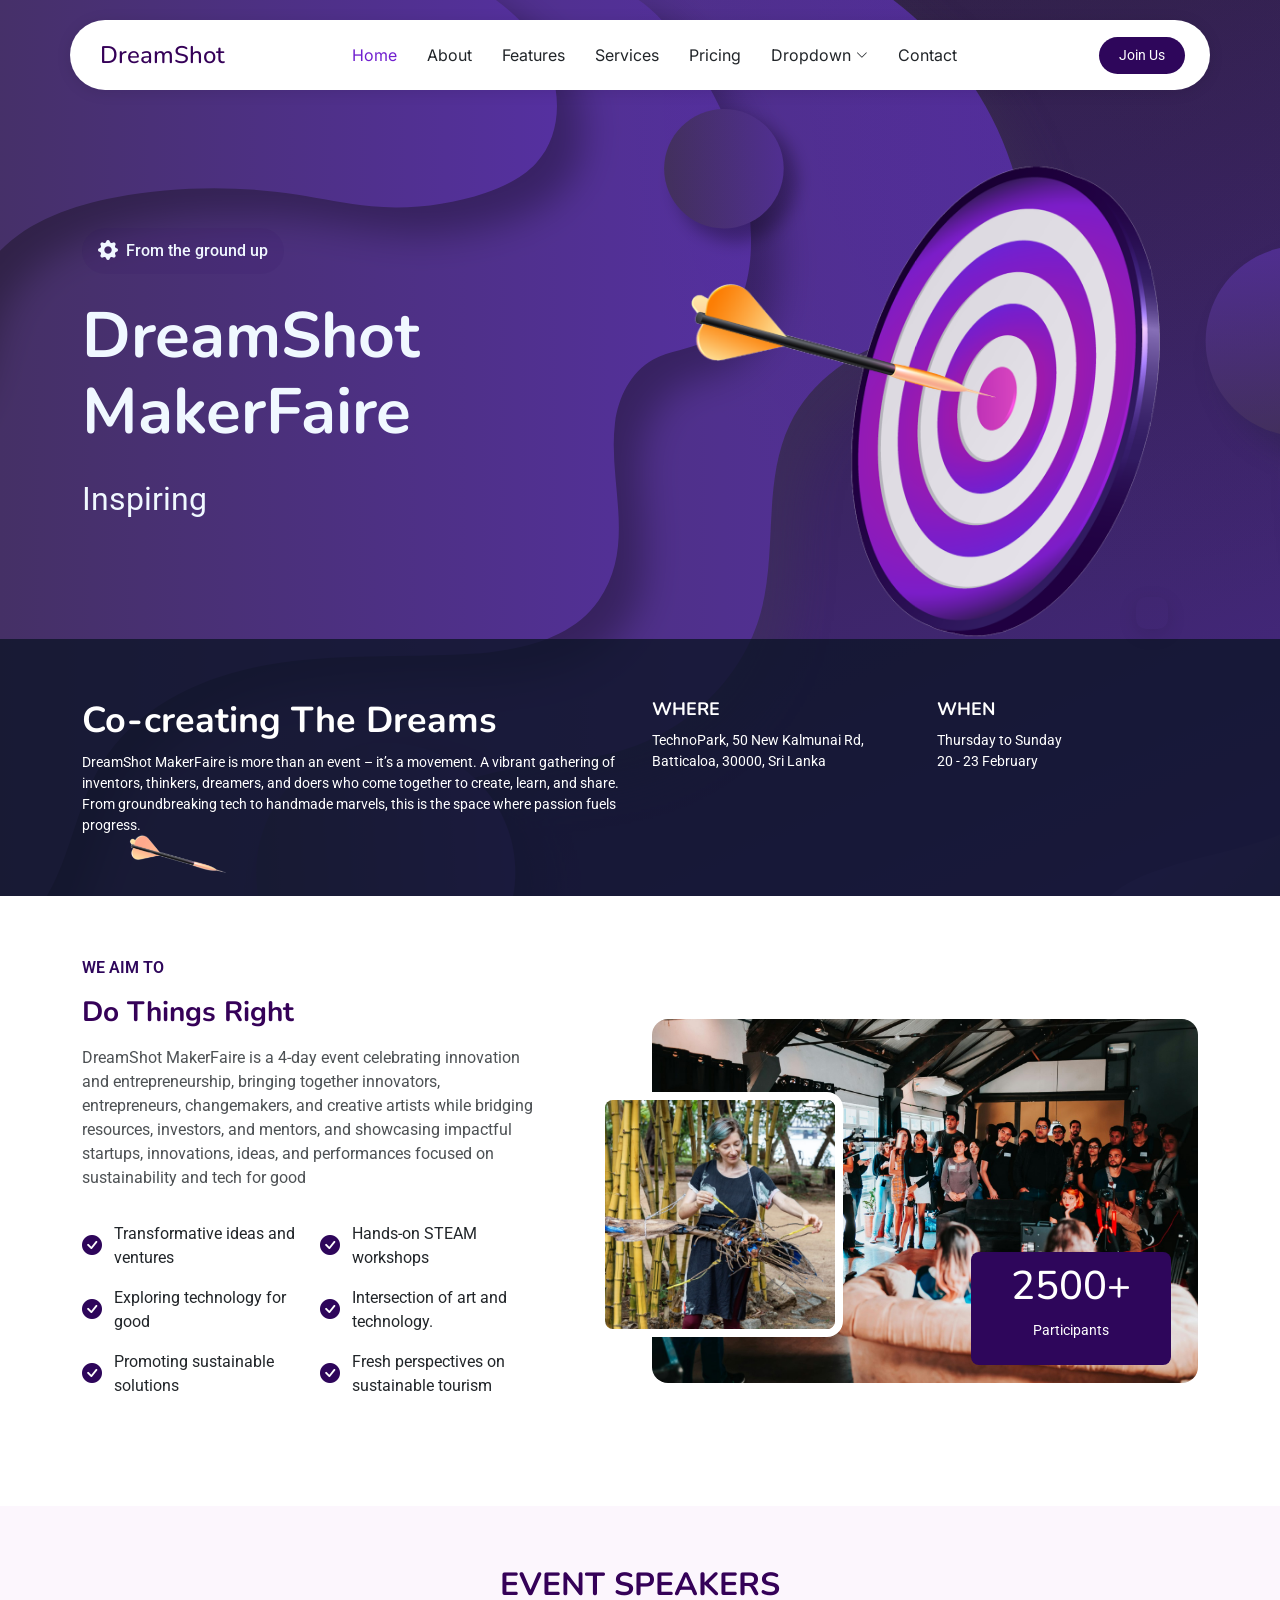
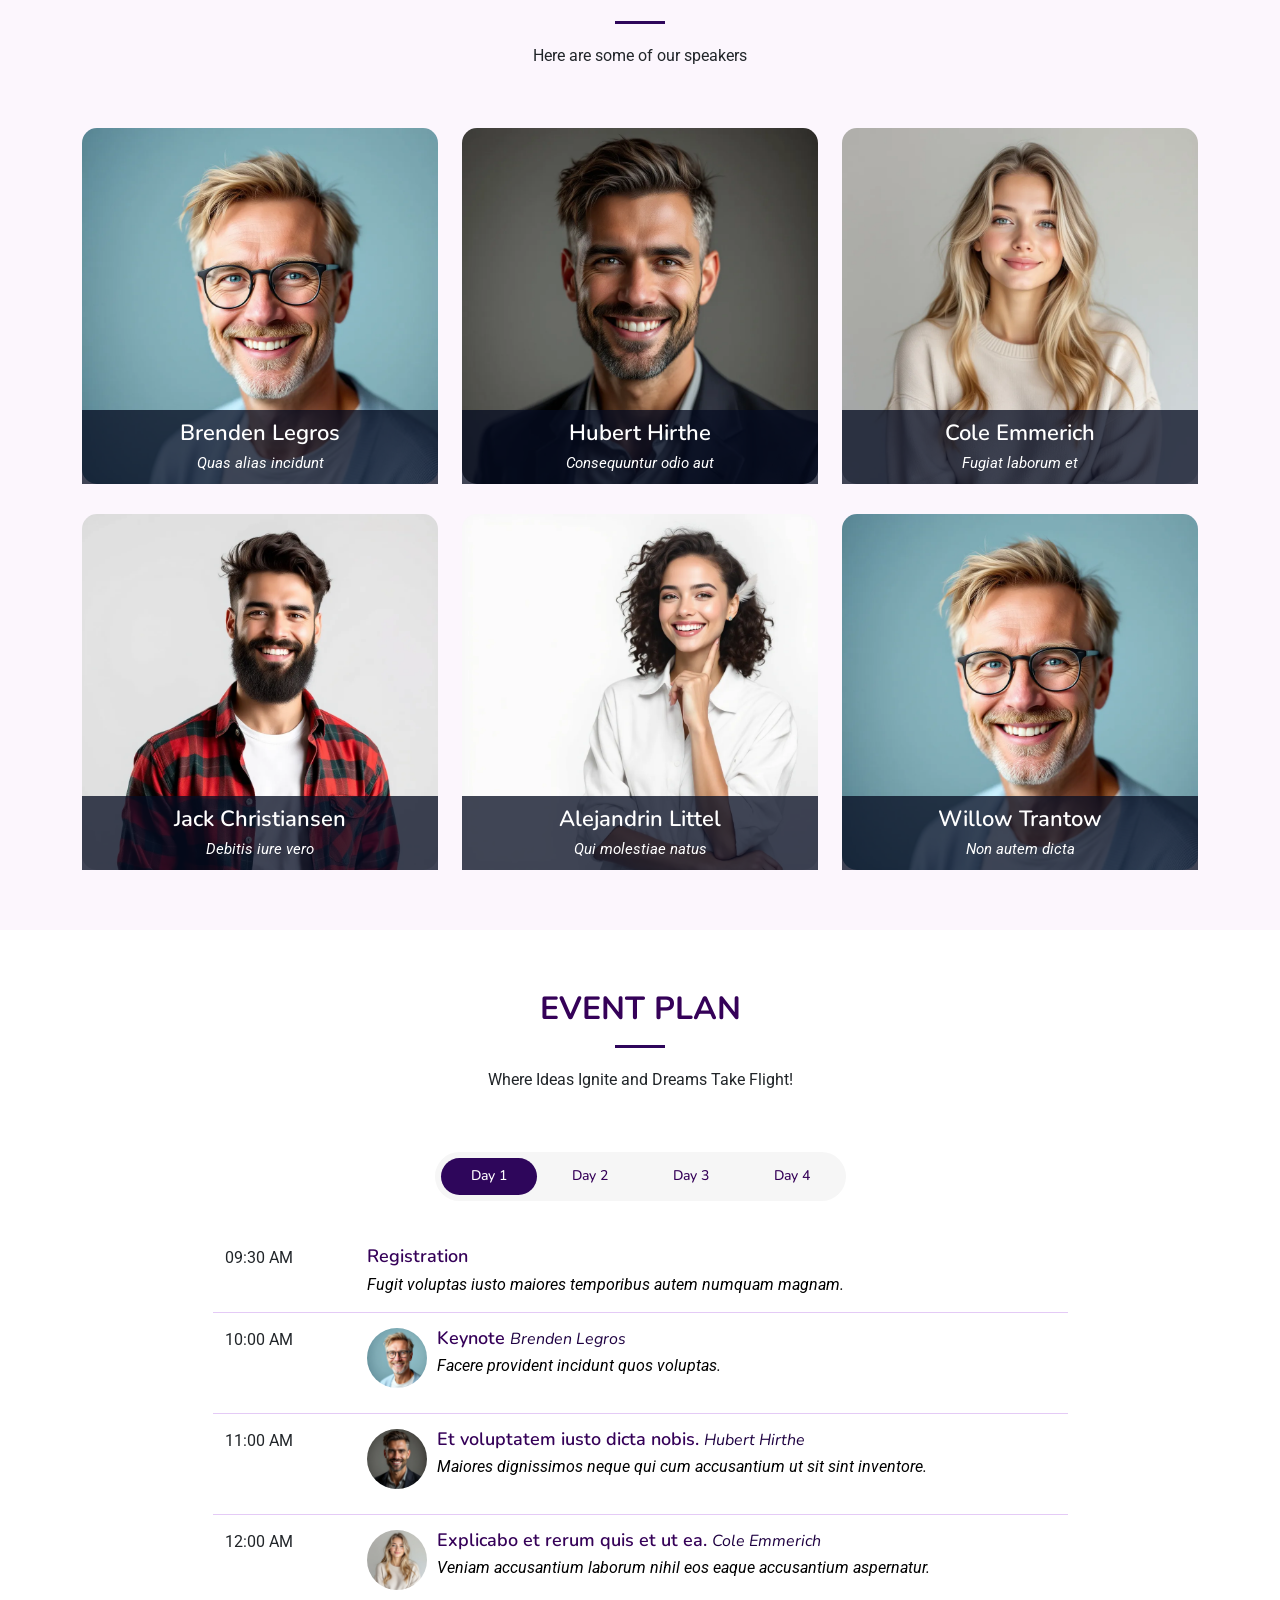
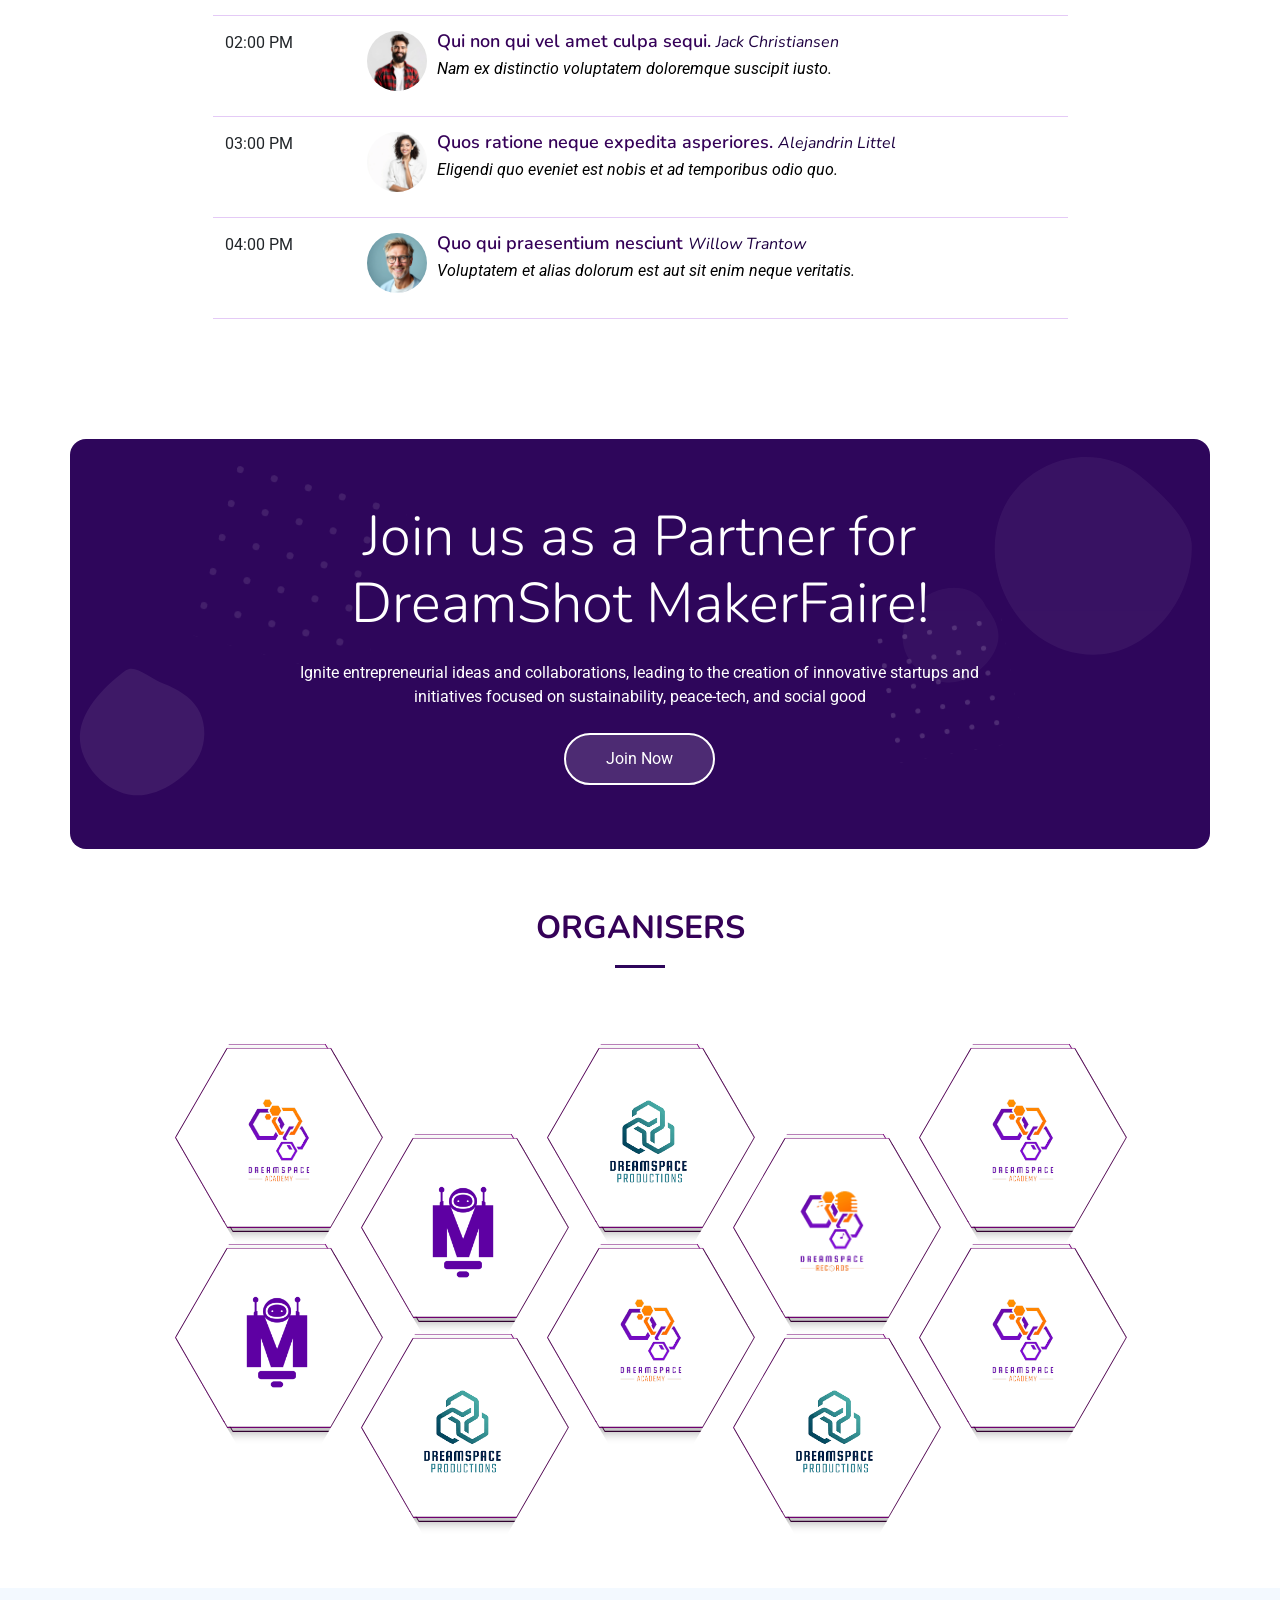
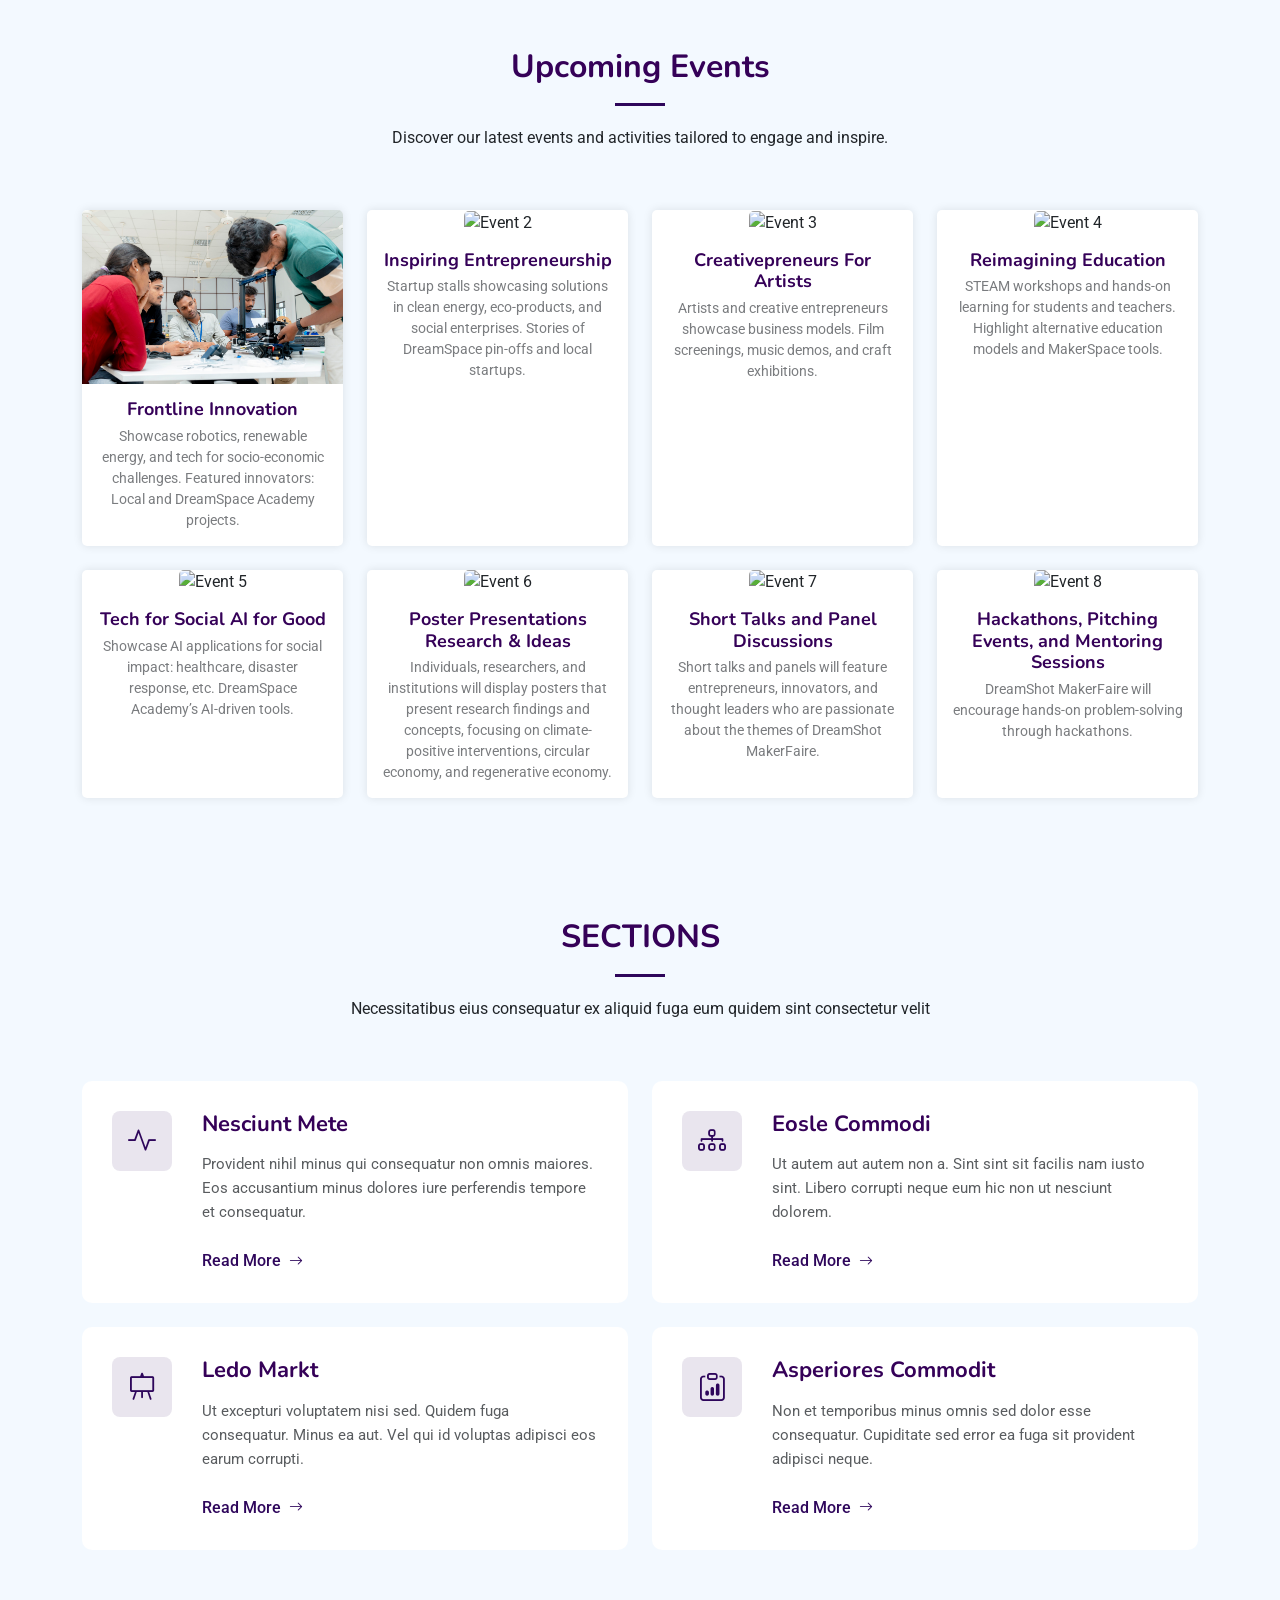
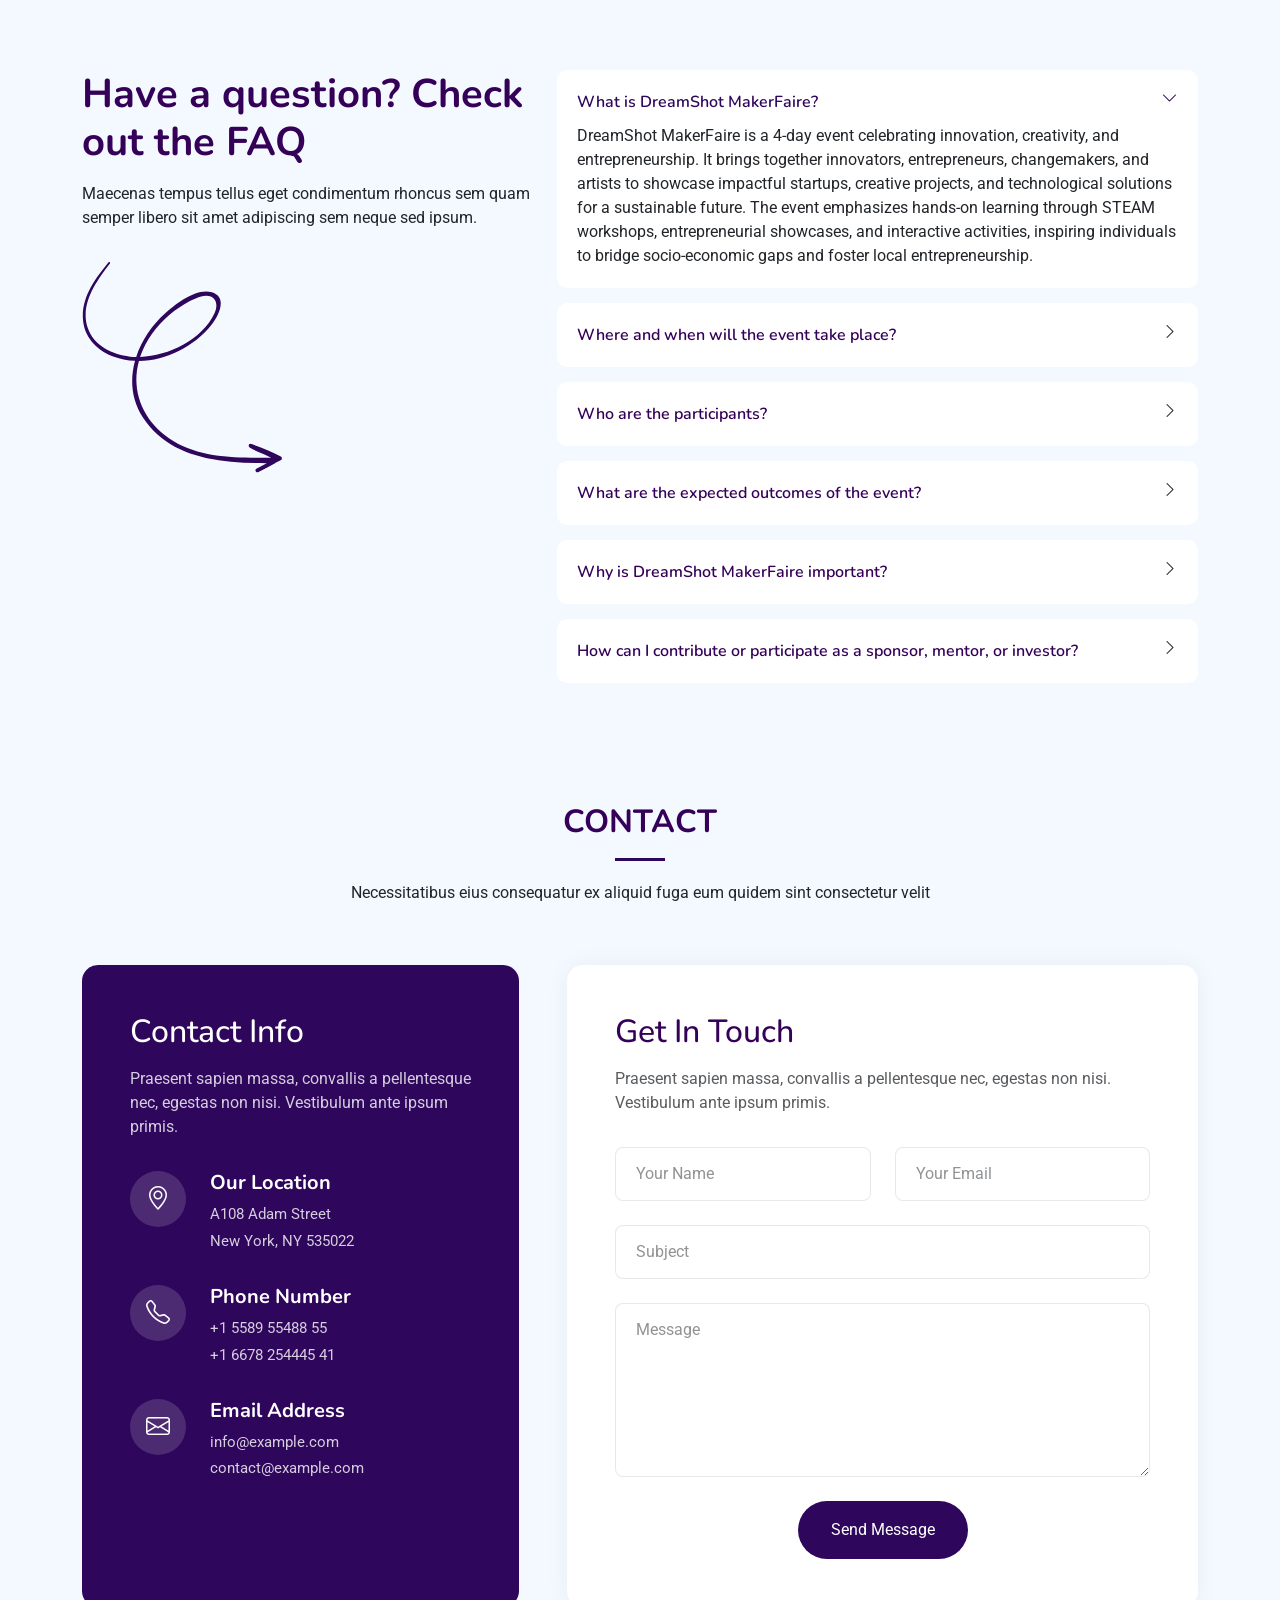
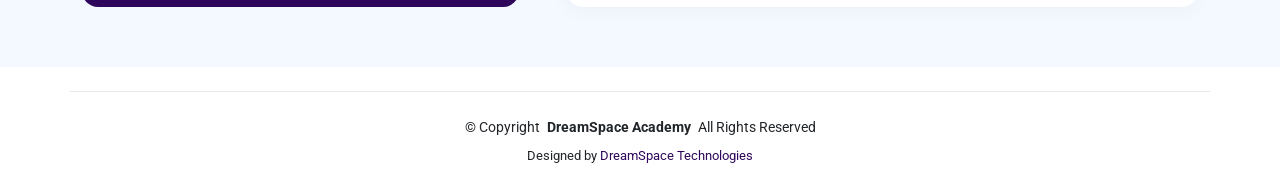
==== index.html @ 6f738d05 "feat: events section" ====
<!DOCTYPE html>
<html lang="en">

<head>
  <meta charset="utf-8">
  <meta content="width=device-width, initial-scale=1.0" name="viewport">
  <title>DreamShot</title>
  <meta name="description" content="">
  <meta name="keywords" content="">

  <script src="https://cdnjs.cloudflare.com/ajax/libs/typed.js/2.0.11/typed.min.js"
    integrity="sha512-BdHyGtczsUoFcEma+MfXc71KJLv/cd+sUsUaYYf2mXpfG/PtBjNXsPo78+rxWjscxUYN2Qr2+DbeGGiJx81ifg=="
    crossorigin="anonymous"></script>

  <script src="https://cdn.jsdelivr.net/npm/flipdown@0.3.2/src/flipdown.min.js"></script>
  <link href="https://cdn.jsdelivr.net/npm/flipdown@0.3.2/dist/flipdown.min.css" rel="stylesheet">

  <!-- Favicons -->
  <link rel="apple-touch-icon" sizes="57x57" href="assets/img/favicon/apple-icon-57x57.png">
  <link rel="apple-touch-icon" sizes="60x60" href="assets/img/favicon/apple-icon-60x60.png">
  <link rel="apple-touch-icon" sizes="72x72" href="assets/img/favicon/apple-icon-72x72.png">
  <link rel="apple-touch-icon" sizes="76x76" href="assets/img/favicon/apple-icon-76x76.png">
  <link rel="apple-touch-icon" sizes="114x114" href="assets/img/favicon/apple-icon-114x114.png">
  <link rel="apple-touch-icon" sizes="120x120" href="assets/img/favicon/apple-icon-120x120.png">
  <link rel="apple-touch-icon" sizes="144x144" href="assets/img/favicon/apple-icon-144x144.png">
  <link rel="apple-touch-icon" sizes="152x152" href="assets/img/favicon/apple-icon-152x152.png">
  <link rel="apple-touch-icon" sizes="180x180" href="assets/img/favicon/apple-icon-180x180.png">
  <link rel="icon" type="image/png" sizes="192x192" href="assets/img/favicon/android-icon-192x192.png">
  <link rel="icon" type="image/png" sizes="32x32" href="assets/img/favicon/favicon-32x32.png">
  <link rel="icon" type="image/png" sizes="96x96" href="assets/img/favicon/favicon-96x96.png">
  <link rel="icon" type="image/png" sizes="16x16" href="assets/img/favicon/favicon-16x16.png">
  <link rel="manifest" href="assets/img/favicon/manifest.json">
  <meta name="msapplication-TileColor" content="#ffffff">
  <meta name="msapplication-TileImage" content="assets/img/favicon/ms-icon-144x144.png">
  <meta name="theme-color" content="#ffffff">

  <!-- Fonts -->
  <link href="https://fonts.googleapis.com" rel="preconnect">
  <link href="https://fonts.gstatic.com" rel="preconnect" crossorigin>
  <link
    href="https://fonts.googleapis.com/css2?family=Roboto:ital,wght@0,100;0,300;0,400;0,500;0,700;0,900;1,100;1,300;1,400;1,500;1,700;1,900&family=Inter:wght@100;200;300;400;500;600;700;800;900&family=Nunito:ital,wght@0,200;0,300;0,400;0,500;0,600;0,700;0,800;0,900;1,200;1,300;1,400;1,500;1,600;1,700;1,800;1,900&display=swap"
    rel="stylesheet">

  <!-- Vendor CSS Files -->
  <link href="assets/vendor/bootstrap/css/bootstrap.min.css" rel="stylesheet">
  <link href="assets/vendor/bootstrap-icons/bootstrap-icons.css" rel="stylesheet">
  <link href="assets/vendor/aos/aos.css" rel="stylesheet">
  <link href="assets/vendor/glightbox/css/glightbox.min.css" rel="stylesheet">
  <link href="assets/vendor/swiper/swiper-bundle.min.css" rel="stylesheet">

  <!-- Main CSS File -->
  <link href="assets/css/main.css" rel="stylesheet">


</head>

<body class="index-page">

  <header id="header" class="header d-flex align-items-center fixed-top">
    <div
      class="header-container container-fluid container-xl position-relative d-flex align-items-center justify-content-between">

      <a href="index.html" class="logo d-flex align-items-center me-auto me-xl-0">
        <!-- Uncomment the line below if you also wish to use an image logo -->
        <!-- <img src="assets/img/logo.png" alt=""> -->
        <h1 class="sitename">DreamShot</h1>
      </a>

      <nav id="navmenu" class="navmenu">
        <ul>
          <li><a href="#hero" class="active">Home</a></li>
          <li><a href="#about">About</a></li>
          <li><a href="#features">Features</a></li>
          <li><a href="#services">Services</a></li>
          <li><a href="#pricing">Pricing</a></li>
          <li class="dropdown"><a href="#"><span>Dropdown</span> <i class="bi bi-chevron-down toggle-dropdown"></i></a>
            <ul>
              <li><a href="#">Dropdown 1</a></li>
              <li class="dropdown"><a href="#"><span>Deep Dropdown</span> <i
                    class="bi bi-chevron-down toggle-dropdown"></i></a>
                <ul>
                  <li><a href="#">Deep Dropdown 1</a></li>
                  <li><a href="#">Deep Dropdown 2</a></li>
                  <li><a href="#">Deep Dropdown 3</a></li>
                  <li><a href="#">Deep Dropdown 4</a></li>
                  <li><a href="#">Deep Dropdown 5</a></li>
                </ul>
              </li>
              <li><a href="#">Dropdown 2</a></li>
              <li><a href="#">Dropdown 3</a></li>
              <li><a href="#">Dropdown 4</a></li>
            </ul>
          </li>
          <li><a href="#contact">Contact</a></li>
        </ul>
        <i class="mobile-nav-toggle d-xl-none bi bi-list"></i>
      </nav>

      <a class="btn-getstarted" href="index.html#about">Join Us</a>

    </div>
  </header>

  <main class="main">

    <img src="assets/img/arrow.png" alt="Traveling Image" class="traveling-image">

    <!-- Hero Section -->
    <section id="hero" class="hero section">

      <div class="container" data-aos="fade-up" data-aos-delay="100">

        <div class="row align-items-center">
          <div class="col-lg-6">
            <div class="hero-content" data-aos="fade-up" data-aos-delay="200">
              <div class="company-badge mb-4" style="color: aliceblue;">
                <i class="bi bi-gear-fill me-2" style="color: aliceblue;"></i>
                From the ground up
              </div>

              <h1 class="mb-4" style="color: aliceblue; font-size: 4rem;">
                DreamShot<br>
                MakerFaire<br>
                <!-- <span class="accent-text">is here</span> -->
              </h1>

              <p class="mb-4 mb-md-5 typewriter" style="color: aliceblue; font-size: 2rem;">
                Inspiring <span class="text" style="color: #ed8bff;"></span>
              </p>
              <div id="flipdown" class="flipdown"></div>

              <div class="hero-buttons">
                <!-- <a href="#about" class="btn btn-primary me-0 me-sm-2 mx-1">Join Us for Co-creating The Dreams</a> -->
                <!-- <a href="https://www.youtube.com/watch?v=Y7f98aduVJ8" class="btn btn-link mt-2 mt-sm-0 glightbox">
                  <i class="bi bi-play-circle me-1"></i>
                  Play Video
                </a> -->
              </div>
            </div>
          </div>

          <div class="col-lg-6">
            <div class="hero-image" data-aos="zoom-out" data-aos-delay="300">
              <img src="assets/img/dreamshot-dart-board-with-arrow.png" alt="Hero Image" class="img-fluid">



              <div class="customers-badge">
                <!-- <div class="customer-avatars">
                  <img src="assets/img/avatar-1.webp" alt="Customer 1" class="avatar">
                  <img src="assets/img/avatar-2.webp" alt="Customer 2" class="avatar">
                  <img src="assets/img/avatar-3.webp" alt="Customer 3" class="avatar">
                  <img src="assets/img/avatar-4.webp" alt="Customer 4" class="avatar">
                  <img src="assets/img/avatar-5.webp" alt="Customer 5" class="avatar">
                  <span class="avatar more">12+</span>
                </div> -->
                <!-- <h2 class="mb-0 mt-2" id="countdown"></h2> -->
                <!-- <div id="flipdown" class="flipdown"></div> -->

              </div>
            </div>
          </div>
        </div>

      </div>

      <!-- MakerFaire Info -->
      <section id="hero-about">
        <div class="container">
          <div class="row">
            <div class="col-lg-6">
              <h2>Co-creating The Dreams</h2>
              <p>DreamShot MakerFaire is more than an event – it’s a movement. A vibrant gathering of inventors,
                thinkers, dreamers, and doers who come together to create, learn, and share. From groundbreaking tech to
                handmade marvels, this is the space where passion fuels progress.</p>
            </div>
            <div class="col-lg-3">
              <h3>Where</h3>
              <p> TechnoPark, 50 New Kalmunai Rd, Batticaloa, 30000, Sri Lanka</p>
            </div>
            <div class="col-lg-3">
              <h3>When</h3>
              <p>Thursday to Sunday<br>20 - 23 February</p>
            </div>
          </div>
        </div>
      </section><!-- ENd MakerFaire Info -->
    </section><!-- /Hero Section -->

    <!-- About Section -->
    <section id="about" class="about section">

      <div class="container" data-aos="fade-up" data-aos-delay="100">

        <div class="row gy-4 align-items-center justify-content-between">

          <div class="col-xl-5" data-aos="fade-up" data-aos-delay="200">
            <span class="about-meta">WE AIM TO</span>
            <h2 class="about-title">Do Things Right</h2>
            <p class="about-description"> DreamShot MakerFaire is a 4-day event celebrating innovation and
              entrepreneurship, bringing together innovators, entrepreneurs, changemakers,
              and creative artists while bridging resources, investors, and mentors, and
              showcasing impactful startups, innovations, ideas, and performances focused
              on sustainability and tech for good</p>

            <div class="row feature-list-wrapper">
              <div class="col-md-6">
                <ul class="feature-list">
                  <li><i class="bi bi-check-circle-fill"></i> Transformative ideas and
                    ventures</li>
                  <li><i class="bi bi-check-circle-fill"></i> Exploring technology for
                    good</li>
                  <li><i class="bi bi-check-circle-fill"></i> Promoting sustainable
                    solutions</li>
                </ul>
              </div>
              <div class="col-md-6">
                <ul class="feature-list">
                  <li><i class="bi bi-check-circle-fill"></i> Hands-on STEAM workshops</li>
                  <li><i class="bi bi-check-circle-fill"></i> Intersection of art and technology.</li>
                  <li><i class="bi bi-check-circle-fill"></i> Fresh perspectives on sustainable tourism</li>
                </ul>
              </div>
            </div>
          </div>

          <div class="col-xl-6" data-aos="fade-up" data-aos-delay="300">
            <div class="image-wrapper">
              <div class="images position-relative" data-aos="zoom-out" data-aos-delay="400">
                <img src="assets/img/about-1.jpg" alt="Business Meeting" class="img-fluid main-image rounded-4">
                <img src="assets/img/about-2.jpg" alt="Team Discussion" class="img-fluid small-image rounded-4">
              </div>
              <div class="experience-badge floating">
                <h3>2500+ </h3>
                <p class="mt-4">Participants</p>
              </div>
            </div>
          </div>
        </div>

      </div>

    </section><!-- /About Section -->

    <!-- Speakers Section -->
    <section id="speakers" class=" section">
      <div class="container">
        <!-- Section Title -->
        <div class="container section-title" data-aos="fade-up">
          <h2>EVENT SPEAKERS</h2>
          <p>Here are some of our speakers</p>
        </div><!-- End Section Title -->

        <div class="row">
          <div class="col-lg-4 col-md-6">
            <div class="speaker">
              <img src="assets/img/avatar-1.webp" alt="Speaker 1" class="img-fluid">
              <div class="details">
                <h3><a href="speaker-details.html">Brenden Legros</a></h3>
                <p>Quas alias incidunt</p>
                <div class="social">
                  <a href=""><i class="fa fa-twitter"></i></a>
                  <a href=""><i class="fa fa-facebook"></i></a>
                  <a href=""><i class="fa fa-google-plus"></i></a>
                  <a href=""><i class="fa fa-linkedin"></i></a>
                </div>
              </div>
            </div>
          </div>
          <div class="col-lg-4 col-md-6">
            <div class="speaker">
              <img src="assets/img/avatar-2.webp" alt="Speaker 2" class="img-fluid">
              <div class="details">
                <h3><a href="speaker-details.html">Hubert Hirthe</a></h3>
                <p>Consequuntur odio aut</p>
                <div class="social">
                  <a href=""><i class="fa fa-twitter"></i></a>
                  <a href=""><i class="fa fa-facebook"></i></a>
                  <a href=""><i class="fa fa-google-plus"></i></a>
                  <a href=""><i class="fa fa-linkedin"></i></a>
                </div>
              </div>
            </div>
          </div>
          <div class="col-lg-4 col-md-6">
            <div class="speaker">
              <img src="assets/img/avatar-3.webp" alt="Speaker 3" class="img-fluid">
              <div class="details">
                <h3><a href="speaker-details.html">Cole Emmerich</a></h3>
                <p>Fugiat laborum et</p>
                <div class="social">
                  <a href=""><i class="fa fa-twitter"></i></a>
                  <a href=""><i class="fa fa-facebook"></i></a>
                  <a href=""><i class="fa fa-google-plus"></i></a>
                  <a href=""><i class="fa fa-linkedin"></i></a>
                </div>
              </div>
            </div>
          </div>
          <div class="col-lg-4 col-md-6">
            <div class="speaker">
              <img src="assets/img/avatar-4.webp" alt="Speaker 4" class="img-fluid">
              <div class="details">
                <h3><a href="speaker-details.html">Jack Christiansen</a></h3>
                <p>Debitis iure vero</p>
                <div class="social">
                  <a href=""><i class="fa fa-twitter"></i></a>
                  <a href=""><i class="fa fa-facebook"></i></a>
                  <a href=""><i class="fa fa-google-plus"></i></a>
                  <a href=""><i class="fa fa-linkedin"></i></a>
                </div>
              </div>
            </div>
          </div>
          <div class="col-lg-4 col-md-6">
            <div class="speaker">
              <img src="assets/img/avatar-5.webp" alt="Speaker 5" class="img-fluid">
              <div class="details">
                <h3><a href="speaker-details.html">Alejandrin Littel</a></h3>
                <p>Qui molestiae natus</p>
                <div class="social">
                  <a href=""><i class="fa fa-twitter"></i></a>
                  <a href=""><i class="fa fa-facebook"></i></a>
                  <a href=""><i class="fa fa-google-plus"></i></a>
                  <a href=""><i class="fa fa-linkedin"></i></a>
                </div>
              </div>
            </div>
          </div>
          <div class="col-lg-4 col-md-6">
            <div class="speaker">
              <img src="assets/img/avatar-1.webp" alt="Speaker 6" class="img-fluid">
              <div class="details">
                <h3><a href="speaker-details.html">Willow Trantow</a></h3>
                <p>Non autem dicta</p>
                <div class="social">
                  <a href=""><i class="fa fa-twitter"></i></a>
                  <a href=""><i class="fa fa-facebook"></i></a>
                  <a href=""><i class="fa fa-google-plus"></i></a>
                  <a href=""><i class="fa fa-linkedin"></i></a>
                </div>
              </div>
            </div>
          </div>
        </div>
      </div>
    </section><!-- Speakers Section -->


    <!-- Agenda Section -->
    <section id="agenda" class="features schedule section">

      <!-- Section Title -->
      <div class="container section-title" data-aos="fade-up">
        <h2>EVENT PLAN</h2>
        <p>Where Ideas Ignite and Dreams Take Flight!</p>
      </div><!-- End Section Title -->

      <div class="container ">

        <div class="d-flex justify-content-center">

          <ul class="nav nav-tabs" data-aos="fade-up" data-aos-delay="100">

            <li class="nav-item">
              <a class="nav-link active show" data-bs-toggle="tab" data-bs-target="#event-day-1">
                <h4>Day 1</h4>
              </a>
            </li><!-- End tab nav item -->

            <li class="nav-item">
              <a class="nav-link" data-bs-toggle="tab" data-bs-target="#event-day-2">
                <h4>Day 2</h4>
              </a><!-- End tab nav item -->

            </li>
            <li class="nav-item">
              <a class="nav-link" data-bs-toggle="tab" data-bs-target="#event-day-3">
                <h4>Day 3</h4>
              </a>
            </li><!-- End tab nav item -->

            <li class="nav-item">
              <a class="nav-link" data-bs-toggle="tab" data-bs-target="#event-day-4">
                <h4>Day 4</h4>
              </a>
            </li><!-- End tab nav item -->

          </ul>

        </div>

        <div class="tab-content row justify-content-center" data-aos="fade-up" data-aos-delay="200">

          <div class="tab-pane fade active show col-lg-9" id="event-day-1">
            <div class="row schedule-item">
              <div class="col-md-2"><time>09:30 AM</time></div>
              <div class="col-md-10">
                <h4>Registration</h4>
                <p>Fugit voluptas iusto maiores temporibus autem numquam magnam.</p>
              </div>
            </div>

            <div class="row schedule-item">
              <div class="col-md-2"><time>10:00 AM</time></div>
              <div class="col-md-10">
                <div class="speaker">
                  <img src="assets/img/avatar-1.webp" alt="Brenden Legros">
                </div>
                <h4>Keynote <span>Brenden Legros</span></h4>
                <p>Facere provident incidunt quos voluptas.</p>
              </div>
            </div>

            <div class="row schedule-item">
              <div class="col-md-2"><time>11:00 AM</time></div>
              <div class="col-md-10">
                <div class="speaker">
                  <img src="assets/img/avatar-2.webp" alt="Hubert Hirthe">
                </div>
                <h4>Et voluptatem iusto dicta nobis. <span>Hubert Hirthe</span></h4>
                <p>Maiores dignissimos neque qui cum accusantium ut sit sint inventore.</p>
              </div>
            </div>

            <div class="row schedule-item">
              <div class="col-md-2"><time>12:00 AM</time></div>
              <div class="col-md-10">
                <div class="speaker">
                  <img src="assets/img/avatar-3.webp" alt="Cole Emmerich">
                </div>
                <h4>Explicabo et rerum quis et ut ea. <span>Cole Emmerich</span></h4>
                <p>Veniam accusantium laborum nihil eos eaque accusantium aspernatur.</p>
              </div>
            </div>

            <div class="row schedule-item">
              <div class="col-md-2"><time>02:00 PM</time></div>
              <div class="col-md-10">
                <div class="speaker">
                  <img src="assets/img/avatar-4.webp" alt="Jack Christiansen">
                </div>
                <h4>Qui non qui vel amet culpa sequi. <span>Jack Christiansen</span></h4>
                <p>Nam ex distinctio voluptatem doloremque suscipit iusto.</p>
              </div>
            </div>

            <div class="row schedule-item">
              <div class="col-md-2"><time>03:00 PM</time></div>
              <div class="col-md-10">
                <div class="speaker">
                  <img src="assets/img/avatar-5.webp" alt="Alejandrin Littel">
                </div>
                <h4>Quos ratione neque expedita asperiores. <span>Alejandrin Littel</span></h4>
                <p>Eligendi quo eveniet est nobis et ad temporibus odio quo.</p>
              </div>
            </div>

            <div class="row schedule-item">
              <div class="col-md-2"><time>04:00 PM</time></div>
              <div class="col-md-10">
                <div class="speaker">
                  <img src="assets/img/avatar-1.webp" alt="Willow Trantow">
                </div>
                <h4>Quo qui praesentium nesciunt <span>Willow Trantow</span></h4>
                <p>Voluptatem et alias dolorum est aut sit enim neque veritatis.</p>
              </div>
            </div>
          </div><!-- End tab content item -->
          <div class="tab-pane fade col-lg-9" id="event-day-2">
            <div class="row schedule-item">
              <div class="col-md-2"><time>09:30 AM</time></div>
              <div class="col-md-10">
                <h4>Registration</h4>
                <p>Fugit voluptas iusto maiores temporibus autem numquam magnam.</p>
              </div>
            </div>

            <div class="row schedule-item">
              <div class="col-md-2"><time>10:00 AM</time></div>
              <div class="col-md-10">
                <div class="speaker">
                  <img src="assets/img/avatar-1.webp" alt="Brenden Legros">
                </div>
                <h4>Keynote <span>Brenden Legros</span></h4>
                <p>Facere provident incidunt quos voluptas.</p>
              </div>
            </div>

            <div class="row schedule-item">
              <div class="col-md-2"><time>11:00 AM</time></div>
              <div class="col-md-10">
                <div class="speaker">
                  <img src="assets/img/avatar-2.webp" alt="Hubert Hirthe">
                </div>
                <h4>Et voluptatem iusto dicta nobis. <span>Hubert Hirthe</span></h4>
                <p>Maiores dignissimos neque qui cum accusantium ut sit sint inventore.</p>
              </div>
            </div>

            <div class="row schedule-item">
              <div class="col-md-2"><time>12:00 AM</time></div>
              <div class="col-md-10">
                <div class="speaker">
                  <img src="assets/img/avatar-3.webp" alt="Cole Emmerich">
                </div>
                <h4>Explicabo et rerum quis et ut ea. <span>Cole Emmerich</span></h4>
                <p>Veniam accusantium laborum nihil eos eaque accusantium aspernatur.</p>
              </div>
            </div>

            <div class="row schedule-item">
              <div class="col-md-2"><time>02:00 PM</time></div>
              <div class="col-md-10">
                <div class="speaker">
                  <img src="assets/img/avatar-4.webp" alt="Jack Christiansen">
                </div>
                <h4>Qui non qui vel amet culpa sequi. <span>Jack Christiansen</span></h4>
                <p>Nam ex distinctio voluptatem doloremque suscipit iusto.</p>
              </div>
            </div>

            <div class="row schedule-item">
              <div class="col-md-2"><time>03:00 PM</time></div>
              <div class="col-md-10">
                <div class="speaker">
                  <img src="assets/img/avatar-5.webp" alt="Alejandrin Littel">
                </div>
                <h4>Quos ratione neque expedita asperiores. <span>Alejandrin Littel</span></h4>
                <p>Eligendi quo eveniet est nobis et ad temporibus odio quo.</p>
              </div>
            </div>

            <div class="row schedule-item">
              <div class="col-md-2"><time>04:00 PM</time></div>
              <div class="col-md-10">
                <div class="speaker">
                  <img src="assets/img/avatar-1.webp" alt="Willow Trantow">
                </div>
                <h4>Quo qui praesentium nesciunt <span>Willow Trantow</span></h4>
                <p>Voluptatem et alias dolorum est aut sit enim neque veritatis.</p>
              </div>
            </div>
          </div><!-- End tab content item -->
          <div class="tab-pane fade col-lg-9" id="event-day-3">
            <div class="row schedule-item">
              <div class="col-md-2"><time>09:30 AM</time></div>
              <div class="col-md-10">
                <h4>Registration</h4>
                <p>Fugit voluptas iusto maiores temporibus autem numquam magnam.</p>
              </div>
            </div>

            <div class="row schedule-item">
              <div class="col-md-2"><time>10:00 AM</time></div>
              <div class="col-md-10">
                <div class="speaker">
                  <img src="assets/img/avatar-1.webp" alt="Brenden Legros">
                </div>
                <h4>Keynote <span>Brenden Legros</span></h4>
                <p>Facere provident incidunt quos voluptas.</p>
              </div>
            </div>

            <div class="row schedule-item">
              <div class="col-md-2"><time>11:00 AM</time></div>
              <div class="col-md-10">
                <div class="speaker">
                  <img src="assets/img/avatar-2.webp" alt="Hubert Hirthe">
                </div>
                <h4>Et voluptatem iusto dicta nobis. <span>Hubert Hirthe</span></h4>
                <p>Maiores dignissimos neque qui cum accusantium ut sit sint inventore.</p>
              </div>
            </div>

            <div class="row schedule-item">
              <div class="col-md-2"><time>12:00 AM</time></div>
              <div class="col-md-10">
                <div class="speaker">
                  <img src="assets/img/avatar-3.webp" alt="Cole Emmerich">
                </div>
                <h4>Explicabo et rerum quis et ut ea. <span>Cole Emmerich</span></h4>
                <p>Veniam accusantium laborum nihil eos eaque accusantium aspernatur.</p>
              </div>
            </div>

            <div class="row schedule-item">
              <div class="col-md-2"><time>02:00 PM</time></div>
              <div class="col-md-10">
                <div class="speaker">
                  <img src="assets/img/avatar-4.webp" alt="Jack Christiansen">
                </div>
                <h4>Qui non qui vel amet culpa sequi. <span>Jack Christiansen</span></h4>
                <p>Nam ex distinctio voluptatem doloremque suscipit iusto.</p>
              </div>
            </div>

            <div class="row schedule-item">
              <div class="col-md-2"><time>03:00 PM</time></div>
              <div class="col-md-10">
                <div class="speaker">
                  <img src="assets/img/avatar-5.webp" alt="Alejandrin Littel">
                </div>
                <h4>Quos ratione neque expedita asperiores. <span>Alejandrin Littel</span></h4>
                <p>Eligendi quo eveniet est nobis et ad temporibus odio quo.</p>
              </div>
            </div>

            <div class="row schedule-item">
              <div class="col-md-2"><time>04:00 PM</time></div>
              <div class="col-md-10">
                <div class="speaker">
                  <img src="assets/img/avatar-1.webp" alt="Willow Trantow">
                </div>
                <h4>Quo qui praesentium nesciunt <span>Willow Trantow</span></h4>
                <p>Voluptatem et alias dolorum est aut sit enim neque veritatis.</p>
              </div>
            </div>
          </div><!-- End tab content item -->
          <div class="tab-pane fade col-lg-9" id="event-day-4">
            <div class="row schedule-item">
              <div class="col-md-2"><time>09:30 AM</time></div>
              <div class="col-md-10">
                <h4>Registration</h4>
                <p>Fugit voluptas iusto maiores temporibus autem numquam magnam.</p>
              </div>
            </div>

            <div class="row schedule-item">
              <div class="col-md-2"><time>10:00 AM</time></div>
              <div class="col-md-10">
                <div class="speaker">
                  <img src="assets/img/avatar-1.webp" alt="Brenden Legros">
                </div>
                <h4>Keynote <span>Brenden Legros</span></h4>
                <p>Facere provident incidunt quos voluptas.</p>
              </div>
            </div>

            <div class="row schedule-item">
              <div class="col-md-2"><time>11:00 AM</time></div>
              <div class="col-md-10">
                <div class="speaker">
                  <img src="assets/img/avatar-2.webp" alt="Hubert Hirthe">
                </div>
                <h4>Et voluptatem iusto dicta nobis. <span>Hubert Hirthe</span></h4>
                <p>Maiores dignissimos neque qui cum accusantium ut sit sint inventore.</p>
              </div>
            </div>

            <div class="row schedule-item">
              <div class="col-md-2"><time>12:00 AM</time></div>
              <div class="col-md-10">
                <div class="speaker">
                  <img src="assets/img/avatar-3.webp" alt="Cole Emmerich">
                </div>
                <h4>Explicabo et rerum quis et ut ea. <span>Cole Emmerich</span></h4>
                <p>Veniam accusantium laborum nihil eos eaque accusantium aspernatur.</p>
              </div>
            </div>

            <div class="row schedule-item">
              <div class="col-md-2"><time>02:00 PM</time></div>
              <div class="col-md-10">
                <div class="speaker">
                  <img src="assets/img/avatar-4.webp" alt="Jack Christiansen">
                </div>
                <h4>Qui non qui vel amet culpa sequi. <span>Jack Christiansen</span></h4>
                <p>Nam ex distinctio voluptatem doloremque suscipit iusto.</p>
              </div>
            </div>

            <div class="row schedule-item">
              <div class="col-md-2"><time>03:00 PM</time></div>
              <div class="col-md-10">
                <div class="speaker">
                  <img src="assets/img/avatar-5.webp" alt="Alejandrin Littel">
                </div>
                <h4>Quos ratione neque expedita asperiores. <span>Alejandrin Littel</span></h4>
                <p>Eligendi quo eveniet est nobis et ad temporibus odio quo.</p>
              </div>
            </div>

            <div class="row schedule-item">
              <div class="col-md-2"><time>04:00 PM</time></div>
              <div class="col-md-10">
                <div class="speaker">
                  <img src="assets/img/avatar-1.webp" alt="Willow Trantow">
                </div>
                <h4>Quo qui praesentium nesciunt <span>Willow Trantow</span></h4>
                <p>Voluptatem et alias dolorum est aut sit enim neque veritatis.</p>
              </div>
            </div>
          </div><!-- End tab content item -->


        </div>

      </div>

    </section><!-- /Agenda Section -->


    <!-- Call To Action Section -->
    <section id="call-to-action" class="call-to-action section">

      <div class="container" data-aos="fade-up" data-aos-delay="100">

        <div class="row content justify-content-center align-items-center position-relative">
          <div class="col-lg-8 mx-auto text-center">
            <h2 class="display-4 mb-4">Join us as a Partner for DreamShot MakerFaire!</h2>
            <p class="mb-4">Ignite entrepreneurial ideas
              and collaborations, leading to
              the creation of innovative
              startups and initiatives
              focused on sustainability,
              peace-tech, and social good</p>
            <a href="#" class="btn btn-cta">Join Now</a>
          </div>

          <!-- Abstract Background Elements -->
          <div class="shape shape-1">
            <svg viewBox="0 0 200 200" xmlns="http://www.w3.org/2000/svg">
              <path
                d="M47.1,-57.1C59.9,-45.6,68.5,-28.9,71.4,-10.9C74.2,7.1,71.3,26.3,61.5,41.1C51.7,55.9,35,66.2,16.9,69.2C-1.3,72.2,-21,67.8,-36.9,57.9C-52.8,48,-64.9,32.6,-69.1,15.1C-73.3,-2.4,-69.5,-22,-59.4,-37.1C-49.3,-52.2,-32.8,-62.9,-15.7,-64.9C1.5,-67,34.3,-68.5,47.1,-57.1Z"
                transform="translate(100 100)"></path>
            </svg>
          </div>

          <div class="shape shape-2">
            <svg viewBox="0 0 200 200" xmlns="http://www.w3.org/2000/svg">
              <path
                d="M41.3,-49.1C54.4,-39.3,66.6,-27.2,71.1,-12.1C75.6,3,72.4,20.9,63.3,34.4C54.2,47.9,39.2,56.9,23.2,62.3C7.1,67.7,-10,69.4,-24.8,64.1C-39.7,58.8,-52.3,46.5,-60.1,31.5C-67.9,16.4,-70.9,-1.4,-66.3,-16.6C-61.8,-31.8,-49.7,-44.3,-36.3,-54C-22.9,-63.7,-8.2,-70.6,3.6,-75.1C15.4,-79.6,28.2,-58.9,41.3,-49.1Z"
                transform="translate(100 100)"></path>
            </svg>
          </div>

          <!-- Dot Pattern Groups -->
          <div class="dots dots-1">
            <svg viewBox="0 0 100 100" xmlns="http://www.w3.org/2000/svg">
              <pattern id="dot-pattern" x="0" y="0" width="20" height="20" patternUnits="userSpaceOnUse">
                <circle cx="2" cy="2" r="2" fill="currentColor"></circle>
              </pattern>
              <rect width="100" height="100" fill="url(#dot-pattern)"></rect>
            </svg>
          </div>

          <div class="dots dots-2">
            <svg viewBox="0 0 100 100" xmlns="http://www.w3.org/2000/svg">
              <pattern id="dot-pattern-2" x="0" y="0" width="20" height="20" patternUnits="userSpaceOnUse">
                <circle cx="2" cy="2" r="2" fill="currentColor"></circle>
              </pattern>
              <rect width="100" height="100" fill="url(#dot-pattern-2)"></rect>
            </svg>
          </div>

          <div class="shape shape-3">
            <svg viewBox="0 0 200 200" xmlns="http://www.w3.org/2000/svg">
              <path
                d="M43.3,-57.1C57.4,-46.5,71.1,-32.6,75.3,-16.2C79.5,0.2,74.2,19.1,65.1,35.3C56,51.5,43.1,65,27.4,71.7C11.7,78.4,-6.8,78.3,-23.9,72.4C-41,66.5,-56.7,54.8,-65.4,39.2C-74.1,23.6,-75.8,4,-71.7,-13.2C-67.6,-30.4,-57.7,-45.2,-44.3,-56.1C-30.9,-67,-15.5,-74,0.7,-74.9C16.8,-75.8,33.7,-70.7,43.3,-57.1Z"
                transform="translate(100 100)"></path>
            </svg>
          </div>
        </div>

      </div>

    </section><!-- /Call To Action Section -->

    <div class="container">
      <!-- Section Title -->
      <div class="container section-title" data-aos="fade-up">
        <h2>ORGANISERS</h2>
        <!-- <p>Here are some of our speakers</p> -->
      </div><!-- End Section Title -->
      <div class="part-row first-row">
        <div class="col-4 col-md-2 hexagon-col" data-aos="fade-up" data-aos-delay="200">
          <div class="hexagon">
          </div>
          <img src="assets/img/organisers/dsa-logo.png" class="hexagon-image" alt="DreamSpace Academy">
        </div>
        <div class="col-4 col-md-2 hexagon-col" data-aos="fade-up" data-aos-delay="220">
          <div class="hexagon hexagon-tow"></div>
          <img src="assets/img/organisers/makerspace-logo.png" class="hexagon-image hexagon-tow"
            alt="DreamSpace Records">
        </div>
        <div class="col-4 col-md-2 hexagon-col" data-aos="fade-up" data-aos-delay="200">
          <div class="hexagon"></div>
          <img src="assets/img/organisers/ds-productions.png" class="hexagon-image" alt="DreamSpace Productions">

        </div>
        <div class="col-4 col-md-2 hexagon-col" data-aos="fade-up" data-aos-delay="210">
          <div class="hexagon hexagon-tow"></div>
          <img src="assets/img/organisers/ds-records-logo.png" class="hexagon-image hexagon-tow"
            alt="DreamSpace Records">
        </div>
        <div class="col-4 col-md-2 hexagon-col" data-aos="fade-up" data-aos-delay="200">
          <div class="hexagon"></div>
          <img src="assets/img/organisers/dsa-logo.png" class="hexagon-image" alt="DreamSpace Academy">

        </div>
      </div>
      <div class="part-row second-row">
        <div class="col-4 col-md-2 hexagon-col" data-aos="fade-up" data-aos-delay="220">
          <div class="hexagon"></div>
          <img src="assets/img/organisers/makerspace-logo.png" class="hexagon-image" alt="DreamSpace Academy">

        </div>
        <div class="col-4 col-md-2 hexagon-col" data-aos="fade-up" data-aos-delay="200">
          <div class="hexagon hexagon-tow"></div>
          <img src="assets/img/organisers/ds-productions.png" class="hexagon-image hexagon-tow"
            alt="DreamSpace Records">
        </div>
        <div class="col-4 col-md-2 hexagon-col" data-aos="fade-up" data-aos-delay="210">
          <div class="hexagon"></div>
          <img src="assets/img/organisers/dsa-logo.png" class="hexagon-image" alt="DreamSpace Academy">

        </div>
        <div class="col-4 col-md-2 hexagon-col" data-aos="fade-up" data-aos-delay="200">
          <div class="hexagon hexagon-tow"></div>
          <img src="assets/img/organisers/ds-productions.png" class="hexagon-image hexagon-tow"
            alt="DreamSpace Records">
        </div>
        <div class="col-4 col-md-2 hexagon-col" data-aos="fade-up" data-aos-delay="220">
          <div class="hexagon"></div>
          <img src="assets/img/organisers/dsa-logo.png" class="hexagon-image" alt="DreamSpace Academy">

        </div>
      </div>
    </div>



    <!-- Sponsers Section -->
    <!-- <section id="supporters" class="features schedule section"> -->

      <!-- Section Title -->
      <!-- <div class="container section-title" data-aos="fade-up"> -->
        <!-- <h2>FUNDING PARTNERS</h2> -->
      <!-- </div>End Section Title -->

      <!-- <div class="container">
        <div class="row no-gutters supporters-wrap clearfix">

          <div class="col-lg-3 col-md-4 col-xs-6">
            <div class="supporter-logo">
              <img src="assets/img/organisers/dsa-logo.png" class="img-fluid" alt="">
            </div>
          </div>

          <div class="col-lg-3 col-md-4 col-xs-6">
            <div class="supporter-logo">
              <img src="assets/img/organisers/dsa-logo.png" class="img-fluid" alt="">
            </div>
          </div>

          <div class="col-lg-3 col-md-4 col-xs-6">
            <div class="supporter-logo">
              <img src="assets/img/organisers/dsa-logo.png" class="img-fluid" alt="">
            </div>
          </div>

          <div class="col-lg-3 col-md-4 col-xs-6">
            <div class="supporter-logo">
              <img src="assets/img/organisers/dsa-logo.png" class="img-fluid" alt="">
            </div>
          </div>

          <div class="col-lg-3 col-md-4 col-xs-6">
            <div class="supporter-logo">
              <img src="assets/img/organisers/dsa-logo.png" class="img-fluid" alt="">
            </div>
          </div>

          <div class="col-lg-3 col-md-4 col-xs-6">
            <div class="supporter-logo">
              <img src="assets/img/organisers/dsa-logo.png" class="img-fluid" alt="">
            </div>
          </div>

          <div class="col-lg-3 col-md-4 col-xs-6">
            <div class="supporter-logo">
              <img src="assets/img/organisers/dsa-logo.png" class="img-fluid" alt="">
            </div>
          </div>

          <div class="col-lg-3 col-md-4 col-xs-6">
            <div class="supporter-logo">
              <img src="assets/img/organisers/dsa-logo.png" class="img-fluid" alt="">
            </div>
          </div>

        </div>
      </div> -->

    <!-- </section>/Sponsers Section -->


    <!-- Clients Section -->
    <!-- <section id="clients" class="clients section"> -->

      <!-- <div class="container" data-aos="fade-up" data-aos-delay="100"> -->

        <!-- <div class="swiper init-swiper">
          <script type="application/json" class="swiper-config">
            {
              "loop": true,
              "speed": 600,
              "autoplay": {
                "delay": 2000
              },
              "slidesPerView": "auto",
              "pagination": {
                "el": ".swiper-pagination",
                "type": "bullets",
                "clickable": true
              },
              "breakpoints": {
                "320": {
                  "slidesPerView": 2,
                  "spaceBetween": 40
                },
                "480": {
                  "slidesPerView": 3,
                  "spaceBetween": 60
                },
                "640": {
                  "slidesPerView": 4,
                  "spaceBetween": 80
                },
                "992": {
                  "slidesPerView": 6,
                  "spaceBetween": 120
                }
              }
            }
          </script>
          <div class="swiper-wrapper align-items-center">
            <div class="swiper-slide"><img src="assets/img/clients/client-1.png" class="img-fluid" alt=""></div>
            <div class="swiper-slide"><img src="assets/img/clients/client-2.png" class="img-fluid" alt=""></div>
            <div class="swiper-slide"><img src="assets/img/clients/client-3.png" class="img-fluid" alt=""></div>
            <div class="swiper-slide"><img src="assets/img/clients/client-4.png" class="img-fluid" alt=""></div>
            <div class="swiper-slide"><img src="assets/img/clients/client-5.png" class="img-fluid" alt=""></div>
            <div class="swiper-slide"><img src="assets/img/clients/client-6.png" class="img-fluid" alt=""></div>
            <div class="swiper-slide"><img src="assets/img/clients/client-7.png" class="img-fluid" alt=""></div>
            <div class="swiper-slide"><img src="assets/img/clients/client-8.png" class="img-fluid" alt=""></div>
          </div>
          <div class="swiper-pagination"></div>
        </div>

      </div> -->

    <!-- </section>/Clients Section -->

<!-- Events Section -->
<section id="events" class="events section light-background">

  <!-- Section Title -->
  <div class="container section-title" data-aos="fade-up">
    <h2>Upcoming Events</h2>
    <p>Discover our latest events and activities tailored to engage and inspire.</p>
  </div><!-- End Section Title -->

  <div class="container">
    <div class="row gy-4">
      <!-- Event 1 -->
      <div class="col-lg-3 col-md-6 d-flex align-items-stretch" data-aos="fade-up" data-aos-delay="100">
        <div class="event-item">
          <div class="event-img">
            <img src="assets/img/Events/event1.png" class="img-fluid" alt="Event 1">
          </div>
          <div class="event-info">
            <h4>Frontline Innovation</h4>
            <p>Showcase robotics, renewable energy, and tech for socio-economic challenges. Featured innovators: Local and DreamSpace Academy projects.</p>
          </div>
        </div>
      </div><!-- End Event 1 -->

      <!-- Event 2 -->
      <div class="col-lg-3 col-md-6 d-flex align-items-stretch" data-aos="fade-up" data-aos-delay="200">
        <div class="event-item">
          <div class="event-img">
            <img src="assets/img/events/event2.png" class="img-fluid" alt="Event 2">
          </div>
          <div class="event-info">
            <h4>Inspiring Entrepreneurship</h4>
            <p>Startup stalls showcasing solutions in clean energy, eco-products, and social enterprises. Stories of DreamSpace pin-offs and local startups.</p>
          </div>
        </div>
      </div><!-- End Event 2 -->

      <!-- Event 3 -->
      <div class="col-lg-3 col-md-6 d-flex align-items-stretch" data-aos="fade-up" data-aos-delay="300">
        <div class="event-item">
          <div class="event-img">
            <img src="assets/img/events/event3.png" class="img-fluid" alt="Event 3">
          </div>
          <div class="event-info">
            <h4>Creativepreneurs For Artists</h4>
            <p>Artists and creative entrepreneurs showcase business models. Film screenings, music demos, and craft exhibitions.</p>
          </div>
        </div>
      </div><!-- End Event 3 -->

      <!-- Event 4 -->
      <div class="col-lg-3 col-md-6 d-flex align-items-stretch" data-aos="fade-up" data-aos-delay="400">
        <div class="event-item">
          <div class="event-img">
            <img src="assets/img/events/event4.png" class="img-fluid" alt="Event 4">
          </div>
          <div class="event-info">
            <h4>Reimagining Education</h4>
            <p>STEAM workshops and hands-on learning for students and teachers. Highlight alternative education models and MakerSpace tools.</p>
          </div>
        </div>
      </div><!-- End Event 4 -->

      <!-- Repeat similar structure for Event 5 to Event 8 -->
      <div class="col-lg-3 col-md-6 d-flex align-items-stretch" data-aos="fade-up" data-aos-delay="500">
        <div class="event-item">
          <div class="event-img">
            <img src="assets/img/events/event5.png" class="img-fluid" alt="Event 5">
          </div>
          <div class="event-info">
            <h4>Tech for Social AI for Good</h4>
            <p>Showcase AI applications for social impact: healthcare, disaster response, etc. DreamSpace Academy’s AI-driven tools.</p>
          </div>
        </div>
      </div>
      <div class="col-lg-3 col-md-6 d-flex align-items-stretch" data-aos="fade-up" data-aos-delay="600">
        <div class="event-item">
          <div class="event-img">
            <img src="assets/img/events/event6.png" class="img-fluid" alt="Event 6">
          </div>
          <div class="event-info">
            <h4>Poster Presentations Research & Ideas</h4>
            <p>Individuals, researchers, and institutions will display posters that present research findings and concepts, focusing on climate-positive interventions, circular economy, and regenerative economy.</p>
          </div>
        </div>
      </div>
      <div class="col-lg-3 col-md-6 d-flex align-items-stretch" data-aos="fade-up" data-aos-delay="700">
        <div class="event-item">
          <div class="event-img">
            <img src="assets/img/events/event7.png" class="img-fluid" alt="Event 7">
          </div>
          <div class="event-info">
            <h4>Short Talks and Panel Discussions</h4>
            <p>Short talks and panels will feature entrepreneurs, innovators, and thought leaders who are passionate about the themes of DreamShot MakerFaire.</p>
          </div>
        </div>
      </div>
      <div class="col-lg-3 col-md-6 d-flex align-items-stretch" data-aos="fade-up" data-aos-delay="800">
        <div class="event-item">
          <div class="event-img">
            <img src="assets/img/events/event8.png" class="img-fluid" alt="Event 8">
          </div>
          <div class="event-info">
            <h4>Hackathons, Pitching Events, and Mentoring Sessions</h4>
            <p>DreamShot MakerFaire will encourage hands-on problem-solving through hackathons.</p>
          </div>
        </div>
      </div>
    </div>
  </div>

</section><!-- /Events Section -->


    <!-- Services Section -->
    <section id="services" class="services section light-background">

      <!-- Section Title -->
      <div class="container section-title" data-aos="fade-up">
        <h2>SECTIONS</h2>
        <p>Necessitatibus eius consequatur ex aliquid fuga eum quidem sint consectetur velit</p>
      </div><!-- End Section Title -->

      <div class="container" data-aos="fade-up" data-aos-delay="100">

        <div class="row g-4">

          <div class="col-lg-6" data-aos="fade-up" data-aos-delay="100">
            <div class="service-card d-flex">
              <div class="icon flex-shrink-0">
                <i class="bi bi-activity"></i>
              </div>
              <div>
                <h3>Nesciunt Mete</h3>
                <p>Provident nihil minus qui consequatur non omnis maiores. Eos accusantium minus dolores iure
                  perferendis tempore et consequatur.</p>
                <a href="service-details.html" class="read-more">Read More <i class="bi bi-arrow-right"></i></a>
              </div>
            </div>
          </div><!-- End Service Card -->

          <div class="col-lg-6" data-aos="fade-up" data-aos-delay="200">
            <div class="service-card d-flex">
              <div class="icon flex-shrink-0">
                <i class="bi bi-diagram-3"></i>
              </div>
              <div>
                <h3>Eosle Commodi</h3>
                <p>Ut autem aut autem non a. Sint sint sit facilis nam iusto sint. Libero corrupti neque eum hic non ut
                  nesciunt dolorem.</p>
                <a href="service-details.html" class="read-more">Read More <i class="bi bi-arrow-right"></i></a>
              </div>
            </div>
          </div><!-- End Service Card -->

          <div class="col-lg-6" data-aos="fade-up" data-aos-delay="300">
            <div class="service-card d-flex">
              <div class="icon flex-shrink-0">
                <i class="bi bi-easel"></i>
              </div>
              <div>
                <h3>Ledo Markt</h3>
                <p>Ut excepturi voluptatem nisi sed. Quidem fuga consequatur. Minus ea aut. Vel qui id voluptas adipisci
                  eos earum corrupti.</p>
                <a href="service-details.html" class="read-more">Read More <i class="bi bi-arrow-right"></i></a>
              </div>
            </div>
          </div><!-- End Service Card -->

          <div class="col-lg-6" data-aos="fade-up" data-aos-delay="400">
            <div class="service-card d-flex">
              <div class="icon flex-shrink-0">
                <i class="bi bi-clipboard-data"></i>
              </div>
              <div>
                <h3>Asperiores Commodit</h3>
                <p>Non et temporibus minus omnis sed dolor esse consequatur. Cupiditate sed error ea fuga sit provident
                  adipisci neque.</p>
                <a href="service-details.html" class="read-more">Read More <i class="bi bi-arrow-right"></i></a>
              </div>
            </div>
          </div><!-- End Service Card -->

        </div>

      </div>

    </section><!-- /Services Section -->

    <!-- Faq Section -->
    <section class="faq-9 faq section light-background" id="faq">

      <div class="container">
        <div class="row">

          <div class="col-lg-5" data-aos="fade-up">
            <h2 class="faq-title">Have a question? Check out the FAQ</h2>
            <p class="faq-description">Maecenas tempus tellus eget condimentum rhoncus sem quam semper libero sit amet
              adipiscing sem neque sed ipsum.</p>
            <div class="faq-arrow d-none d-lg-block" data-aos="fade-up" data-aos-delay="200">
              <svg class="faq-arrow" width="200" height="211" viewBox="0 0 200 211" fill="none"
                xmlns="http://www.w3.org/2000/svg">
                <path
                  d="M198.804 194.488C189.279 189.596 179.529 185.52 169.407 182.07L169.384 182.049C169.227 181.994 169.07 181.939 168.912 181.884C166.669 181.139 165.906 184.546 167.669 185.615C174.053 189.473 182.761 191.837 189.146 195.695C156.603 195.912 119.781 196.591 91.266 179.049C62.5221 161.368 48.1094 130.695 56.934 98.891C84.5539 98.7247 112.556 84.0176 129.508 62.667C136.396 53.9724 146.193 35.1448 129.773 30.2717C114.292 25.6624 93.7109 41.8875 83.1971 51.3147C70.1109 63.039 59.63 78.433 54.2039 95.0087C52.1221 94.9842 50.0776 94.8683 48.0703 94.6608C30.1803 92.8027 11.2197 83.6338 5.44902 65.1074C-1.88449 41.5699 14.4994 19.0183 27.9202 1.56641C28.6411 0.625793 27.2862 -0.561638 26.5419 0.358501C13.4588 16.4098 -0.221091 34.5242 0.896608 56.5659C1.8218 74.6941 14.221 87.9401 30.4121 94.2058C37.7076 97.0203 45.3454 98.5003 53.0334 98.8449C47.8679 117.532 49.2961 137.487 60.7729 155.283C87.7615 197.081 139.616 201.147 184.786 201.155L174.332 206.827C172.119 208.033 174.345 211.287 176.537 210.105C182.06 207.125 187.582 204.122 193.084 201.144C193.346 201.147 195.161 199.887 195.423 199.868C197.08 198.548 193.084 201.144 195.528 199.81C196.688 199.192 197.846 198.552 199.006 197.935C200.397 197.167 200.007 195.087 198.804 194.488ZM60.8213 88.0427C67.6894 72.648 78.8538 59.1566 92.1207 49.0388C98.8475 43.9065 106.334 39.2953 114.188 36.1439C117.295 34.8947 120.798 33.6609 124.168 33.635C134.365 33.5511 136.354 42.9911 132.638 51.031C120.47 77.4222 86.8639 93.9837 58.0983 94.9666C58.8971 92.6666 59.783 90.3603 60.8213 88.0427Z"
                  fill="currentColor"></path>
              </svg>
            </div>
          </div>

          <div class="col-lg-7" data-aos="fade-up" data-aos-delay="300">
            <div class="faq-container">

              <div class="faq-item faq-active">
                <h3>What is DreamShot MakerFaire?</h3>
                <div class="faq-content">
                  <p>DreamShot MakerFaire is a 4-day event celebrating innovation, creativity, and entrepreneurship. It
                    brings together innovators, entrepreneurs, changemakers, and artists to showcase impactful startups,
                    creative projects, and technological solutions for a sustainable future. The event emphasizes
                    hands-on learning through STEAM workshops, entrepreneurial showcases, and interactive activities,
                    inspiring individuals to bridge socio-economic gaps and foster local entrepreneurship.</p>
                </div>
                <i class="faq-toggle bi bi-chevron-right"></i>
              </div><!-- End Faq item-->

              <div class="faq-item">
                <h3>Where and when will the event take place?</h3>
                <div class="faq-content">
                  <p>The event will be held from February 20 to February 23, 2025, at Techno Park in Batticaloa, Sri
                    Lanka. It aims to cover the entire Eastern Province and beyond, with participants from nearby
                    districts like Trincomalee, Ampara, Mullaitivu, and Nuwara Eliya, as well as DreamSpace locations in
                    Hatton and Mullaitivu.</p>
                </div>
                <i class="faq-toggle bi bi-chevron-right"></i>
              </div><!-- End Faq item-->

              <div class="faq-item">
                <h3>Who are the participants?</h3>
                <div class="faq-content">
                  <p>DreamShot MakerFaire welcomes innovators, entrepreneurs, students, educators, changemakers,
                    artists, and researchers from diverse fields. Over 2,500 participants are expected, with more than
                    800 attendees from Batticaloa and significant representation from other districts. Special
                    transportation arrangements will be provided for participants traveling from Trincomalee, Ampara,
                    Mullaitivu, and Hatton.</p>
                </div>
                <i class="faq-toggle bi bi-chevron-right"></i>
              </div><!-- End Faq item-->

              <div class="faq-item">
                <h3>What are the expected outcomes of the event?</h3>
                <div class="faq-content">
                  <p>DreamShot MakerFaire aims to empower over 2,500 participants by equipping them with cutting-edge
                    skills in technology, entrepreneurship, and creativity. The event seeks to launch 10+ innovative
                    startups focused on sustainability, peace-tech, and social good. It also strives to build a robust
                    entrepreneurial ecosystem in the Eastern Province by fostering connections between makers, artists,
                    and entrepreneurs.</p>
                </div>
                <i class="faq-toggle bi bi-chevron-right"></i>
              </div><!-- End Faq item-->

              <div class="faq-item">
                <h3>Why is DreamShot MakerFaire important?</h3>
                <div class="faq-content">
                  <p>The event addresses critical challenges such as the lack of entrepreneurial education, limited
                    STEAM exposure, and brain drain among youth. By promoting local entrepreneurship, sustainable
                    solutions, and community-centered innovations, DreamShot MakerFaire aims to bridge socio-economic
                    gaps and inspire the next generation of changemakers.</p>
                </div>
                <i class="faq-toggle bi bi-chevron-right"></i>
              </div><!-- End Faq item-->

              <div class="faq-item">
                <h3>How can I contribute or participate as a sponsor, mentor, or investor?</h3>
                <div class="faq-content">
                  <p>Sponsors, mentors, and investors play a vital role in the success of DreamShot MakerFaire. Mentors
                    can guide hackathons, startup pitching events, and panel discussions, while investors can support
                    startups showcased during the event. </p>
                </div>
                <i class="faq-toggle bi bi-chevron-right"></i>
              </div><!-- End Faq item-->

            </div>
          </div>

        </div>
      </div>
    </section><!-- /Faq Section -->


    <!-- Contact Section -->
    <section id="contact" class="contact section light-background">

      <!-- Section Title -->
      <div class="container section-title" data-aos="fade-up">
        <h2>CONTACT</h2>
        <p>Necessitatibus eius consequatur ex aliquid fuga eum quidem sint consectetur velit</p>
      </div><!-- End Section Title -->

      <div class="container" data-aos="fade-up" data-aos-delay="100">

        <div class="row g-4 g-lg-5">
          <div class="col-lg-5">
            <div class="info-box" data-aos="fade-up" data-aos-delay="200">
              <h3>Contact Info</h3>
              <p>Praesent sapien massa, convallis a pellentesque nec, egestas non nisi. Vestibulum ante ipsum primis.
              </p>

              <div class="info-item" data-aos="fade-up" data-aos-delay="300">
                <div class="icon-box">
                  <i class="bi bi-geo-alt"></i>
                </div>
                <div class="content">
                  <h4>Our Location</h4>
                  <p>A108 Adam Street</p>
                  <p>New York, NY 535022</p>
                </div>
              </div>

              <div class="info-item" data-aos="fade-up" data-aos-delay="400">
                <div class="icon-box">
                  <i class="bi bi-telephone"></i>
                </div>
                <div class="content">
                  <h4>Phone Number</h4>
                  <p>+1 5589 55488 55</p>
                  <p>+1 6678 254445 41</p>
                </div>
              </div>

              <div class="info-item" data-aos="fade-up" data-aos-delay="500">
                <div class="icon-box">
                  <i class="bi bi-envelope"></i>
                </div>
                <div class="content">
                  <h4>Email Address</h4>
                  <p>info@example.com</p>
                  <p>contact@example.com</p>
                </div>
              </div>
            </div>
          </div>

          <div class="col-lg-7">
            <div class="contact-form" data-aos="fade-up" data-aos-delay="300">
              <h3>Get In Touch</h3>
              <p>Praesent sapien massa, convallis a pellentesque nec, egestas non nisi. Vestibulum ante ipsum primis.
              </p>

              <form action="forms/contact.php" method="post" class="php-email-form" data-aos="fade-up"
                data-aos-delay="200">
                <div class="row gy-4">

                  <div class="col-md-6">
                    <input type="text" name="name" class="form-control" placeholder="Your Name" required="">
                  </div>

                  <div class="col-md-6 ">
                    <input type="email" class="form-control" name="email" placeholder="Your Email" required="">
                  </div>

                  <div class="col-12">
                    <input type="text" class="form-control" name="subject" placeholder="Subject" required="">
                  </div>

                  <div class="col-12">
                    <textarea class="form-control" name="message" rows="6" placeholder="Message" required=""></textarea>
                  </div>

                  <div class="col-12 text-center">
                    <!-- <div class="loading">Loading</div>
                    <div class="error-message"></div>
                    <div class="sent-message">Your message has been sent. Thank you!</div> -->

                    <button type="submit" class="btn">Send Message</button>
                  </div>

                </div>
              </form>

            </div>
          </div>

        </div>

      </div>

    </section><!-- /Contact Section -->

  </main>

  <footer id="footer" class="footer">


    <div class="container copyright text-center mt-4">
      <p>© <span>Copyright</span> <strong class="px-1 sitename">DreamSpace Academy</strong> <span>All Rights
          Reserved</span></p>
      <div class="credits">
        Designed by <a href="https://dreamspace.academy/">DreamSpace Technologies</a>
      </div>
    </div>

  </footer>

  <!-- Scroll Top -->
  <a href="#" id="scroll-top" class="scroll-top d-flex align-items-center justify-content-center"><i
      class="bi bi-arrow-up-short"></i></a>

  <!-- Vendor JS Files -->
  <script src="assets/vendor/bootstrap/js/bootstrap.bundle.min.js"></script>
  <script src="assets/vendor/php-email-form/validate.js"></script>
  <script src="assets/vendor/aos/aos.js"></script>
  <script src="assets/vendor/glightbox/js/glightbox.min.js"></script>
  <script src="assets/vendor/swiper/swiper-bundle.min.js"></script>
  <script src="assets/vendor/purecounter/purecounter_vanilla.js"></script>

  <!-- Main JS File -->
  <script src="assets/js/main.js"></script>


</body>

</html>
---- assets/css/main.css ----
:root {
  --default-font: 'Roboto', system-ui, -apple-system, 'Segoe UI', Roboto,
    'Helvetica Neue', Arial, 'Noto Sans', 'Liberation Sans', sans-serif,
    'Apple Color Emoji', 'Segoe UI Emoji', 'Segoe UI Symbol', 'Noto Color Emoji';
  --heading-font: 'Nunito', sans-serif;
  --nav-font: 'Inter', sans-serif;
}

:root {
  --background-color: #ffffff;
  --default-color: #212529;
  --heading-color: #350158;
  --accent-color: #2e065b;
  --surface-color: #ffffff;
  --contrast-color: #ffffff;
}

:root {
  --nav-color: #212529;
  --nav-hover-color: #701fcf;
  --nav-mobile-background-color: #ffffff;
  --nav-dropdown-background-color: #ffffff;
  --nav-dropdown-color: #212529;
  --nav-dropdown-hover-color: #0d83fd;
}

.light-background {
  --background-color: #f3f9ff;
  --surface-color: #ffffff;
}

.dark-background {
  --background-color: #0d83fd;
  --default-color: #ffffff;
  --heading-color: #ffffff;
  --surface-color: #409dfd;
  --contrast-color: #ffffff;
}

/* Smooth scroll */
:root {
  scroll-behavior: smooth;
}

/*--------------------------------------------------------------
# General Styling & Shared Classes
--------------------------------------------------------------*/
body {
  color: var(--default-color);
  background-color: var(--background-color);
  font-family: var(--default-font);
}

a {
  color: var(--accent-color);
  text-decoration: none;
  transition: 0.3s;
}

a:hover {
  color: color-mix(in srgb, var(--accent-color), transparent 25%);
  text-decoration: none;
}

h1,
h2,
h3,
h4,
h5,
h6 {
  color: var(--heading-color);
  font-family: var(--heading-font);
}

.traveling-image {
  position: absolute;
  bottom: 0; /* Starting position */
  left: 10%; /* Horizontal position near the headings */
  width: 100px; /* Size of the image */
  padding-top: 10px;
  z-index: 999;
  transition: top 0.5s ease, left 0.5s ease, transform 0.5s ease;
}

/*--------------------------------------------------------------
# Global Header
--------------------------------------------------------------*/
.header {
  --background-color: rgba(255, 255, 255, 0);
  color: var(--default-color);
  background-color: var(--background-color);
  padding: 20px 0;
  transition: all 0.5s;
  z-index: 997;
}

.header .header-container {
  background: var(--surface-color);
  border-radius: 50px;
  padding: 5px 25px;
  box-shadow: 0px 2px 15px rgba(0, 0, 0, 0.1);
}

.scrolled .header .header-container {
  background: color-mix(in srgb, var(--surface-color), transparent 5%);
}

.header .logo {
  line-height: 1;
  padding-left: 5px;
}

.header .logo img {
  max-height: 36px;
  margin-right: 8px;
}

.header .logo h1 {
  font-size: 24px;
  margin: 0;
  font-weight: 500;
  color: var(--heading-color);
}

.header .btn-getstarted,
.header .btn-getstarted:focus {
  color: var(--contrast-color);
  background: var(--accent-color);
  font-size: 14px;
  padding: 8px 20px;
  margin: 0 0 0 30px;
  border-radius: 50px;
  transition: 0.3s;
}

.header .btn-getstarted:hover,
.header .btn-getstarted:focus:hover {
  color: var(--contrast-color);
  background: color-mix(in srgb, var(--accent-color), transparent 15%);
}

@media (max-width: 1200px) {
  .header {
    padding-top: 10px;
  }

  .header .header-container {
    margin-left: 10px;
    margin-right: 10px;
    padding: 10px 5px 10px 15px;
  }

  .header .logo {
    order: 1;
  }

  .header .btn-getstarted {
    order: 2;
    margin: 0 10px 0 0;
    padding: 6px 15px;
  }

  .header .navmenu {
    order: 3;
  }
}

/*--------------------------------------------------------------
# Navigation Menu
--------------------------------------------------------------*/
/* Navmenu - Desktop */
@media (min-width: 1200px) {
  .navmenu {
    padding: 0;
  }

  .navmenu ul {
    margin: 0;
    padding: 0;
    display: flex;
    list-style: none;
    align-items: center;
  }

  .navmenu li {
    position: relative;
  }

  .navmenu a,
  .navmenu a:focus {
    color: var(--nav-color);
    padding: 18px 15px;
    font-size: 16px;
    font-family: var(--nav-font);
    font-weight: 400;
    display: flex;
    align-items: center;
    justify-content: space-between;
    white-space: nowrap;
    transition: 0.3s;
  }

  .navmenu a i,
  .navmenu a:focus i {
    font-size: 12px;
    line-height: 0;
    margin-left: 5px;
    transition: 0.3s;
  }

  .navmenu li:last-child a {
    padding-right: 0;
  }

  .navmenu li:hover > a,
  .navmenu .active,
  .navmenu .active:focus {
    color: var(--nav-hover-color);
  }

  .navmenu .dropdown ul {
    margin: 0;
    padding: 10px 0;
    background: var(--nav-dropdown-background-color);
    display: block;
    position: absolute;
    visibility: hidden;
    left: 14px;
    top: 130%;
    opacity: 0;
    transition: 0.3s;
    border-radius: 4px;
    z-index: 99;
    box-shadow: 0px 0px 30px rgba(0, 0, 0, 0.1);
  }

  .navmenu .dropdown ul li {
    min-width: 200px;
  }

  .navmenu .dropdown ul a {
    padding: 10px 20px;
    font-size: 15px;
    text-transform: none;
    color: var(--nav-dropdown-color);
  }

  .navmenu .dropdown ul a i {
    font-size: 12px;
  }

  .navmenu .dropdown ul a:hover,
  .navmenu .dropdown ul .active:hover,
  .navmenu .dropdown ul li:hover > a {
    color: var(--nav-dropdown-hover-color);
  }

  .navmenu .dropdown:hover > ul {
    opacity: 1;
    top: 100%;
    visibility: visible;
  }

  .navmenu .dropdown .dropdown ul {
    top: 0;
    left: -90%;
    visibility: hidden;
  }

  .navmenu .dropdown .dropdown:hover > ul {
    opacity: 1;
    top: 0;
    left: -100%;
    visibility: visible;
  }
}

/* Navmenu - Mobile */
@media (max-width: 1199px) {
  .mobile-nav-toggle {
    color: var(--nav-color);
    font-size: 28px;
    line-height: 0;
    margin-right: 10px;
    cursor: pointer;
    transition: color 0.3s;
  }

  .navmenu {
    padding: 0;
    z-index: 9997;
  }

  .navmenu ul {
    display: none;
    list-style: none;
    position: absolute;
    inset: 60px 20px 20px 20px;
    padding: 10px 0;
    margin: 0;
    border-radius: 6px;
    background-color: var(--nav-mobile-background-color);
    overflow-y: auto;
    transition: 0.3s;
    z-index: 9998;
    box-shadow: 0px 0px 30px rgba(0, 0, 0, 0.1);
  }

  .navmenu a,
  .navmenu a:focus {
    color: var(--nav-dropdown-color);
    padding: 10px 20px;
    font-family: var(--nav-font);
    font-size: 17px;
    font-weight: 500;
    display: flex;
    align-items: center;
    justify-content: space-between;
    white-space: nowrap;
    transition: 0.3s;
  }

  .navmenu a i,
  .navmenu a:focus i {
    font-size: 12px;
    line-height: 0;
    margin-left: 5px;
    width: 30px;
    height: 30px;
    display: flex;
    align-items: center;
    justify-content: center;
    border-radius: 50%;
    transition: 0.3s;
    background-color: color-mix(in srgb, var(--accent-color), transparent 90%);
  }

  .navmenu a i:hover,
  .navmenu a:focus i:hover {
    background-color: var(--accent-color);
    color: var(--contrast-color);
  }

  .navmenu a:hover,
  .navmenu .active,
  .navmenu .active:focus {
    color: var(--nav-dropdown-hover-color);
  }

  .navmenu .active i,
  .navmenu .active:focus i {
    background-color: var(--accent-color);
    color: var(--contrast-color);
    transform: rotate(180deg);
  }

  .navmenu .dropdown ul {
    position: static;
    display: none;
    z-index: 99;
    padding: 10px 0;
    margin: 10px 20px;
    background-color: var(--nav-dropdown-background-color);
    border: 1px solid color-mix(in srgb, var(--default-color), transparent 90%);
    box-shadow: none;
    transition: all 0.5s ease-in-out;
  }

  .navmenu .dropdown ul ul {
    background-color: rgba(33, 37, 41, 0.1);
  }

  .navmenu .dropdown > .dropdown-active {
    display: block;
    background-color: rgba(33, 37, 41, 0.03);
  }

  .mobile-nav-active {
    overflow: hidden;
  }

  .mobile-nav-active .mobile-nav-toggle {
    color: #fff;
    position: absolute;
    font-size: 32px;
    top: 15px;
    right: 15px;
    margin-right: 0;
    z-index: 9999;
  }

  .mobile-nav-active .navmenu {
    position: fixed;
    overflow: hidden;
    inset: 0;
    background: rgba(33, 37, 41, 0.8);
    transition: 0.3s;
  }

  .mobile-nav-active .navmenu > ul {
    display: block;
  }
}

/*--------------------------------------------------------------
# Global Footer
--------------------------------------------------------------*/
.footer {
  color: var(--default-color);
  background-color: var(--background-color);
  font-size: 14px;
  position: relative;
}

.footer .footer-top {
  padding-top: 50px;
}

.footer .footer-about .logo {
  line-height: 1;
  margin-bottom: 25px;
}

.footer .footer-about .logo img {
  max-height: 40px;
  margin-right: 6px;
}

.footer .footer-about .logo span {
  color: var(--heading-color);
  font-family: var(--heading-font);
  font-size: 26px;
  font-weight: 700;
  letter-spacing: 1px;
}

.footer .footer-about p {
  font-size: 14px;
  font-family: var(--heading-font);
}

.footer .social-links a {
  display: flex;
  align-items: center;
  justify-content: center;
  width: 40px;
  height: 40px;
  border-radius: 50%;
  border: 1px solid color-mix(in srgb, var(--default-color), transparent 50%);
  font-size: 16px;
  color: color-mix(in srgb, var(--default-color), transparent 20%);
  margin-right: 10px;
  transition: 0.3s;
}

.footer .social-links a:hover {
  color: var(--accent-color);
  border-color: var(--accent-color);
}

.footer h4 {
  font-size: 16px;
  font-weight: bold;
  position: relative;
  padding-bottom: 12px;
}

.footer .footer-links {
  margin-bottom: 30px;
}

.footer .footer-links ul {
  list-style: none;
  padding: 0;
  margin: 0;
}

.footer .footer-links ul i {
  padding-right: 2px;
  font-size: 12px;
  line-height: 0;
}

.footer .footer-links ul li {
  padding: 10px 0;
  display: flex;
  align-items: center;
}

.footer .footer-links ul li:first-child {
  padding-top: 0;
}

.footer .footer-links ul a {
  color: color-mix(in srgb, var(--default-color), transparent 30%);
  display: inline-block;
  line-height: 1;
}

.footer .footer-links ul a:hover {
  color: var(--accent-color);
}

.footer .footer-contact p {
  margin-bottom: 5px;
}

.footer .copyright {
  padding: 25px 0;
  border-top: 1px solid
    color-mix(in srgb, var(--default-color), transparent 90%);
}

.footer .copyright p {
  margin-bottom: 0;
}

.footer .credits {
  margin-top: 8px;
  font-size: 13px;
}

/*--------------------------------------------------------------
# Scroll Top Button
--------------------------------------------------------------*/
.scroll-top {
  position: fixed;
  visibility: hidden;
  opacity: 0;
  right: 15px;
  bottom: -15px;
  z-index: 99999;
  background-color: var(--accent-color);
  width: 44px;
  height: 44px;
  border-radius: 50px;
  transition: all 0.4s;
}

.scroll-top i {
  font-size: 24px;
  color: var(--contrast-color);
  line-height: 0;
}

.scroll-top:hover {
  background-color: color-mix(in srgb, var(--accent-color), transparent 20%);
  color: var(--contrast-color);
}

.scroll-top.active {
  visibility: visible;
  opacity: 1;
  bottom: 15px;
}

/*--------------------------------------------------------------
# Disable aos animation delay on mobile devices
--------------------------------------------------------------*/
@media screen and (max-width: 768px) {
  [data-aos-delay] {
    transition-delay: 0 !important;
  }
}

/*--------------------------------------------------------------
# Global Page Titles & Breadcrumbs
--------------------------------------------------------------*/
.page-title {
  color: var(--default-color);
  background-color: var(--background-color);
  padding: 170px 0 80px 0;
  text-align: center;
  position: relative;
}

.page-title h1 {
  font-size: 42px;
  font-weight: 700;
  margin-bottom: 10px;
}

.page-title .breadcrumbs ol {
  display: flex;
  flex-wrap: wrap;
  list-style: none;
  justify-content: center;
  padding: 0;
  margin: 0;
  font-size: 16px;
  font-weight: 400;
}

.page-title .breadcrumbs ol li + li {
  padding-left: 10px;
}

.page-title .breadcrumbs ol li + li::before {
  content: '/';
  display: inline-block;
  padding-right: 10px;
  color: color-mix(in srgb, var(--default-color), transparent 70%);
}

/*--------------------------------------------------------------
# Global Sections
--------------------------------------------------------------*/
section,
.section {
  color: var(--default-color);
  background-color: var(--background-color);
  padding: 60px 0;
  scroll-margin-top: 90px;
  overflow: clip;
}

@media (max-width: 1199px) {
  section,
  .section {
    scroll-margin-top: 66px;
  }
}

/*--------------------------------------------------------------
# Global Section Titles
--------------------------------------------------------------*/
.section-title {
  text-align: center;
  padding-bottom: 60px;
  position: relative;
}

.section-title h2 {
  font-size: 32px;
  font-weight: 700;
  margin-bottom: 20px;
  padding-bottom: 20px;
  position: relative;
}

.section-title h2:after {
  content: '';
  position: absolute;
  display: block;
  width: 50px;
  height: 3px;
  background: var(--accent-color);
  left: 0;
  right: 0;
  bottom: 0;
  margin: auto;
}

.section-title p {
  margin-bottom: 0;
}

/*--------------------------------------------------------------
# Hero Section
--------------------------------------------------------------*/
.hero {
  position: relative;
  padding-top: 160px;
  background: url('../img/hero-bg.svg');
  background-position: center; /* Center the image */
  background-repeat: no-repeat; /* Do not repeat the image */
  background-size: cover;
  padding-bottom: 0;
  /* background: linear-gradient(
    135deg,
    color-mix(in srgb, var(--accent-color), transparent 5%) 50%,
    color-mix(in srgb, var(--accent-color), transparent 8%) 25%,
    transparent 50%
  ); */
}

.hero::before {
  content: '';
  position: absolute;
  top: 0;
  left: 0;
  width: 100%;
  height: 100%;
  background: radial-gradient(
    circle at 90% 10%,
    color-mix(in srgb, var(--accent-color), transparent 92%),
    transparent 40%
  );
  pointer-events: none;
}

.hero .hero-content {
  position: relative;
  z-index: 1;
}

.hero .hero-content h1 {
  font-size: 3.5rem;
  font-weight: 700;
  line-height: 1.2;
  margin-bottom: 1.5rem;
}

.hero .hero-content h1 .accent-text {
  color: var(--accent-color);
}

@media (max-width: 992px) {
  .hero .hero-content {
    text-align: center;
    margin-bottom: 3rem;
  }

  .hero .hero-content h1 {
    font-size: 2.5rem;
  }

  .hero .hero-content .hero-buttons {
    justify-content: center;
  }
}

@media (max-width: 575px) {
  .hero .hero-content h1 {
    font-size: 2rem;
  }
}

/* Flip Count Down */

.flipdown.flipdown__theme-dark .rotor,
.flipdown.flipdown__theme-dark .rotor-top,
.flipdown.flipdown__theme-dark .rotor-leaf-front {
  color: #fff;
  background-color: #2e065b;
}

/* Hero ABout */

#hero-about {
  background: transparent;
  background-size: cover;
  overflow: hidden;
  position: relative;
  color: #fff;
  padding: 60px 0 40px 0;
  z-index: 0;
}

#hero-about:before {
  content: '';
  background: rgba(13, 20, 41, 0.8);
  position: absolute;
  bottom: 0;
  top: 0;
  left: 0;
  right: 0;
  z-index: -1;
}

#hero-about h2 {
  font-size: 36px;
  font-weight: bold;
  margin-bottom: 10px;
  color: #fff;
}

#hero-about h3 {
  font-size: 18px;
  font-weight: bold;
  text-transform: uppercase;
  margin-bottom: 10px;
  color: #fff;
}

#hero-about p {
  font-size: 14px;
  margin-bottom: 20px;
  color: #fff;
}

.hero .company-badge {
  display: inline-flex;
  align-items: center;
  padding: 0.5rem 1rem;
  background-color: color-mix(in srgb, var(--accent-color), transparent 92%);
  border-radius: 50px;
  color: var(--accent-color);
  font-weight: 500;
}

.hero .company-badge i {
  font-size: 1.25rem;
}

.hero .btn-primary {
  background-color: var(--accent-color);
  border-color: var(--accent-color);
  color: var(--contrast-color);
  padding: 0.75rem 2.5rem;
  border-radius: 50px;
  font-weight: 500;
  transition: all 0.3s ease;
}

.hero .btn-primary:hover {
  background-color: color-mix(in srgb, var(--accent-color), black 20%);
  border-color: color-mix(in srgb, var(--accent-color), black 20%);
}

.hero .btn-link {
  color: var(--heading-color);
  text-decoration: none;
  font-weight: 500;
  transition: all 0.3s ease;
}

.hero .btn-link:hover {
  color: var(--accent-color);
}

.hero .btn-link i {
  font-size: 1.5rem;
  vertical-align: middle;
}

.hero .hero-image {
  position: relative;
  text-align: center;
  z-index: 1;
}

.hero .hero-image img {
  max-width: 90%;
  height: auto;
  animation: float-badge 3s ease-in-out infinite;
  will-change: transform;
}

.hero .customers-badge {
  position: absolute;
  bottom: 10px;
  right: 30px;
  background-color: transparent;
  padding: 1rem;
  border-radius: 10px;
  box-shadow: 0 5px 20px rgba(0, 0, 0, 0.1);
  max-width: 300px;
  animation: float-badge 3s ease-in-out infinite;
  will-change: transform;
}

.hero .customers-badge .customer-avatars {
  display: flex;
  align-items: center;
  margin-bottom: 0.5rem;
}

.hero .customers-badge .avatar {
  width: 35px;
  height: 35px;
  border-radius: 50%;
  border: 2px solid var(--surface-color);
  margin-left: -8px;
}

.hero .customers-badge .avatar:first-child {
  margin-left: 0;
}

.hero .customers-badge .avatar.more {
  background-color: var(--accent-color);
  color: var(--contrast-color);
  display: flex;
  align-items: center;
  justify-content: center;
  font-size: 0.75rem;
  font-weight: 600;
}

.hero .customers-badge p {
  font-size: 0.875rem;
  color: color-mix(in srgb, var(--default-color), transparent 40%);
}

@media (max-width: 992px) {
  .hero .customers-badge {
    position: static;
    margin: 1rem auto;
    max-width: 250px;
  }
}

.hero .stats-row {
  position: relative;
  z-index: 1;
  margin-top: 5rem;
  background-color: var(--surface-color);
  border-radius: 20px;
  box-shadow: 0 5px 15px rgba(0, 0, 0, 0.05);
  padding-bottom: 2rem;
}

.hero .stat-item {
  display: flex;
  align-items: center;
  gap: 1rem;
  padding: 2rem;
}

.hero .stat-item .stat-icon {
  flex-shrink: 0;
  width: 64px;
  height: 64px;
  display: flex;
  align-items: center;
  justify-content: center;
  background-color: color-mix(in srgb, var(--accent-color), transparent 92%);
  border-radius: 50px;
  transition: 0.3s;
}

.hero .stat-item .stat-icon i {
  font-size: 1.5rem;
  color: var(--accent-color);
}

.hero .stat-item:hover .stat-icon {
  background-color: var(--accent-color);
}

.hero .stat-item:hover .stat-icon i {
  color: var(--contrast-color);
}

.hero .stat-item .stat-content {
  flex-grow: 1;
}

.hero .stat-item .stat-content h4 {
  font-size: 1.25rem;
  margin-bottom: 0.25rem;
  font-weight: 600;
}

.hero .stat-item .stat-content p {
  font-size: 0.875rem;
  color: color-mix(in srgb, var(--default-color), transparent 40%);
  margin: 0;
}

@media (max-width: 575px) {
  .hero .stat-item {
    padding: 1.5rem;
  }
}

@keyframes float-badge {
  0% {
    transform: translateY(0);
  }

  50% {
    transform: translateY(-10px);
  }

  100% {
    transform: translateY(0);
  }
}

/*--------------------------------------------------------------
# About Section
--------------------------------------------------------------*/
.about .about-meta {
  color: var(--accent-color);
  font-weight: 600;
  margin-bottom: 1rem;
  display: inline-block;
}

.about .about-title {
  font-size: 1.75rem;
  margin-bottom: 1rem;
  line-height: 1.2;
  font-weight: 700;
}

@media (max-width: 992px) {
  .about .about-title {
    font-size: 2rem;
  }
}

.about .about-description {
  margin-bottom: 2rem;
  color: color-mix(in srgb, var(--default-color), transparent 20%);
}

.about .feature-list-wrapper {
  margin-bottom: 2rem;
}

.about .feature-list {
  list-style: none;
  padding: 0;
  margin: 0;
}

.about .feature-list li {
  display: flex;
  align-items: center;
  gap: 0.75rem;
  margin-bottom: 1rem;
  font-size: 1rem;
}

.about .feature-list li i {
  color: var(--accent-color);
  font-size: 1.25rem;
}

.about .profile .profile-image {
  width: 60px;
  height: 60px;
  border-radius: 50%;
  object-fit: cover;
}

.about .profile .profile-name {
  font-size: 1.125rem;
  margin: 0;
}

.about .profile .profile-position {
  color: var(--accent-color);
  margin: 0;
  font-size: 0.875rem;
}

.about .contact-info {
  padding: 1rem 1.5rem;
  background-color: var(--surface-color);
  border-radius: 0.5rem;
  box-shadow: 0 0 15px rgba(0, 0, 0, 0.06);
}

.about .contact-info i {
  color: var(--accent-color);
  font-size: 1.5rem;
}

.about .contact-info .contact-label {
  color: color-mix(in srgb, var(--default-color), transparent 30%);
  font-size: 0.875rem;
  margin: 0;
}

.about .contact-info .contact-number {
  font-weight: 600;
  margin: 0;
}

.about .image-wrapper {
  position: relative;
}

@media (max-width: 992px) {
  .about .image-wrapper {
    padding-left: 0;
    margin-top: 3rem;
    display: flex;
    flex-direction: column;
    gap: 2rem;
  }
}

@media (max-width: 992px) {
  .about .image-wrapper .images {
    display: flex;
    flex-direction: column;
    gap: 1.5rem;
  }
}

@media (max-width: 992px) {
  .about .image-wrapper .main-image {
    margin-left: 0;
  }
}

.about .image-wrapper .small-image {
  position: absolute;
  top: 20%;
  left: -10%;
  width: 45%;
  border: 8px solid var(--surface-color);
}

@media (max-width: 992px) {
  .about .image-wrapper .small-image {
    position: static;
    width: 100%;
    margin: 0 auto;
    border: 0;
  }
}

.about .image-wrapper .experience-badge {
  position: absolute;
  bottom: 5%;
  right: 5%;
  background-color: var(--accent-color);
  color: var(--contrast-color);
  padding: 1.5rem;
  border-radius: 0.5rem;
  text-align: center;
  min-width: 200px;
  animation: experience-float 3s ease-in-out infinite;
}

@media (max-width: 992px) {
  .about .image-wrapper .experience-badge {
    position: static;
    width: fit-content;
    margin: 0 auto;
  }
}

.about .image-wrapper .experience-badge h3 {
  color: var(--contrast-color);
  font-size: 2.5rem;
  margin: 0;
  line-height: 0.5;
}

.about .image-wrapper .experience-badge h3 span {
  font-size: 1rem;
  display: inline-block;
  margin-left: 0.25rem;
}

.about .image-wrapper .experience-badge p {
  margin: 0.5rem 0 0;
  font-size: 0.875rem;
}

@keyframes experience-float {
  0% {
    transform: translateY(0);
  }

  50% {
    transform: translateY(-10px);
  }

  100% {
    transform: translateY(0);
  }
}

/*--------------------------------------------------------------
# Speakers Section
--------------------------------------------------------------*/

#speakers {
  padding: 60px 0 30px 0;
  background-color: #fcf6fd;
}

#speakers .speaker {
  position: relative;
  overflow: hidden;
  margin-bottom: 30px;
}

#speakers .speaker .details {
  background: rgba(6, 12, 34, 0.76);
  position: absolute;
  left: 0;
  bottom: -30px;
  right: 0;
  text-align: center;
  padding-top: 10px;
  transition: all 300ms cubic-bezier(0.645, 0.045, 0.355, 1);
}
#speakers .speaker img {
  border-radius: 15px;
}

#speakers .speaker .details h3 {
  color: #fff;
  font-size: 22px;
  font-weight: 600;
  margin-bottom: 5px;
}

#speakers .speaker .details p {
  color: #fff;
  font-size: 15px;
  margin-bottom: 10px;
  font-style: italic;
}

#speakers .speaker .details .social {
  height: 30px;
}

#speakers .speaker .details a {
  color: #fff;
}

#speakers .speaker .details a:hover {
  color: #ed8bff;
}

#speakers .speaker:hover .details {
  bottom: 0;
}

#speakers-details {
  padding: 60px 0;
}

#speakers-details .details h2 {
  color: #112363;
  font-size: 28px;
  font-weight: 700;
  margin-bottom: 10px;
}

#speakers-details .details .social {
  margin-bottom: 15px;
}

#speakers-details .details .social a {
  background: #e9edfb;
  color: #112363;
  line-height: 1;
  display: inline-block;
  text-align: center;
  border-radius: 50%;
  width: 36px;
  height: 36px;
  padding-top: 9px;
}

#speakers-details .details .social a:hover {
  background: #ed8bff;
  color: #fff;
}

#speakers-details .details .social a i {
  font-size: 18px;
}

#speakers-details .details p {
  color: #541163;
  font-size: 15px;
  margin-bottom: 10px;
}

/*--------------------------------------------------------------
# Schedule Section
--------------------------------------------------------------*/

.schedule .schedule-item {
  border-bottom: 1px solid #e4caf6;
  padding-top: 15px;
  padding-bottom: 15px;
  transition: background-color ease-in-out 0.3s;
}

.schedule .schedule-item:hover {
  background-color: #fff;
}

.schedule .schedule-item time {
  padding-bottom: 5px;
  display: inline-block;
}

.schedule .schedule-item .speaker {
  width: 60px;
  height: 60px;
  overflow: hidden;
  border-radius: 50%;
  float: left;
  margin: 0 10px 10px 0;
}

.schedule .schedule-item .speaker img {
  height: 100%;
  -webkit-transform: translateX(-50%);
  transform: translateX(-50%);
  margin-left: 50%;
  transition: all ease-in-out 0.3s;
}

.schedule .schedule-item h4 {
  font-size: 18px;
  font-weight: 600;
  margin-bottom: 5px;
}

.schedule .schedule-item h4 span {
  font-style: italic;
  color: #1e0041;
  font-weight: normal;
  font-size: 16px;
}

.schedule .schedule-item p {
  font-style: italic;
  color: #000000;
  margin-bottom: 0;
}

/*--------------------------------------------------------------
# Features Section
--------------------------------------------------------------*/
.features .nav-tabs {
  border: 0;
  background-color: color-mix(in srgb, var(--default-color), transparent 96%);
  display: inline-flex;
  align-items: center;
  justify-content: center;
  border-radius: 50px;
  padding: 6px;
  width: auto;
}

.features .nav-item {
  margin: 0;
  padding: 0 5px 0 0;
}

.features .nav-item:last-child {
  padding-right: 0;
}

.features .nav-link {
  background-color: none;
  color: var(--heading-color);
  padding: 10px 30px;
  transition: 0.3s;
  border-radius: 50px;
  display: flex;
  align-items: center;
  justify-content: center;
  cursor: pointer;
  height: 100%;
  border: 0;
  margin: 0;
}

@media (max-width: 468px) {
  .features .nav-link {
    padding: 8px 20px;
  }
}

.features .nav-link i {
  padding-right: 15px;
  font-size: 48px;
}

.features .nav-link h4 {
  font-size: 14px;
  font-weight: 500;
  margin: 0;
}

.features .nav-link:hover {
  border-color: color-mix(in srgb, var(--default-color), transparent 80%);
}

.features .nav-link:hover h4 {
  color: var(--accent-color);
}

.features .nav-link.active {
  background-color: var(--accent-color);
  border-color: var(--accent-color);
}

.features .nav-link.active h4 {
  color: var(--contrast-color);
}

.features .tab-content {
  margin-top: 30px;
}

.features .tab-pane h3 {
  color: var(--heading-color);
  font-weight: 700;
  font-size: 32px;
  position: relative;
  margin-bottom: 20px;
  padding-bottom: 20px;
}

.features .tab-pane h3:after {
  content: '';
  position: absolute;
  display: block;
  width: 60px;
  height: 3px;
  background: var(--accent-color);
  left: 0;
  bottom: 0;
}

.features .tab-pane ul {
  list-style: none;
  padding: 0;
}

.features .tab-pane ul li {
  padding-top: 10px;
}

.features .tab-pane ul i {
  font-size: 20px;
  padding-right: 4px;
  color: var(--accent-color);
}

.features .tab-pane p:last-child {
  margin-bottom: 0;
}

/*--------------------------------------------------------------
# Call To Action Section
--------------------------------------------------------------*/
.call-to-action .container {
  background: var(--accent-color);
  color: var(--contrast-color);
  position: relative;
  overflow: hidden;
  border-radius: 1rem;
  padding: 4rem 2rem;
}

.call-to-action .content h2,
.call-to-action .content p {
  color: var(--contrast-color);
  position: relative;
  z-index: 2;
}

.call-to-action .btn-cta {
  background-color: color-mix(in srgb, var(--contrast-color) 15%, transparent);
  color: var(--contrast-color);
  padding: 12px 40px;
  border-radius: 50px;
  transition: all 0.3s ease;
  border: 2px solid var(--contrast-color);
  position: relative;
  z-index: 2;
}

.call-to-action .btn-cta:hover {
  background-color: var(--contrast-color);
  color: var(--accent-color);
}

.call-to-action .shape {
  position: absolute;
  pointer-events: none;
  z-index: 1;
}

.call-to-action .shape svg {
  width: 100%;
  height: 100%;
}

.call-to-action .shape svg path {
  fill: color-mix(in srgb, var(--contrast-color) 50%, transparent);
}

.call-to-action .shape-1 {
  width: 300px;
  height: 300px;
  top: -100px;
  right: -50px;
  opacity: 0.1;
  transform: rotate(45deg);
  animation: shapes-float 3s ease-in-out infinite;
}

.call-to-action .shape-2 {
  width: 200px;
  height: 200px;
  bottom: -50px;
  left: -50px;
  opacity: 0.15;
  transform: rotate(-15deg);
  animation: shapes-float 4s ease-in-out infinite;
}

.call-to-action .shape-3 {
  width: 150px;
  height: 150px;
  top: 20%;
  right: 15%;
  opacity: 0.08;
  transform: rotate(15deg);
}

.call-to-action .dots {
  position: absolute;
  pointer-events: none;
  z-index: 1;
  color: var(--contrast-color);
}

.call-to-action .dots svg {
  width: 100%;
  height: 100%;
}

.call-to-action .dots-1 {
  width: 200px;
  height: 200px;
  top: -30px;
  left: 10%;
  opacity: 0.1;
  transform: rotate(15deg);
  animation: shapes-float 4s ease-in-out infinite;
}

.call-to-action .dots-2 {
  width: 150px;
  height: 150px;
  bottom: 20px;
  right: 15%;
  opacity: 0.15;
  transform: rotate(-10deg);
}

@keyframes shapes-float {
  0%,
  100% {
    transform: scale(0.8) rotate(45deg) translateY(0);
  }

  50% {
    transform: scale(0.8) rotate(45deg) translateY(-20px);
  }
}

@media (max-width: 992px) {
  .call-to-action .container {
    padding: 3rem 1.5rem;
  }

  .call-to-action .shape-1 {
    width: 200px;
    height: 200px;
  }

  .call-to-action .shape-2 {
    width: 150px;
    height: 150px;
  }

  .call-to-action .shape-3 {
    width: 100px;
    height: 100px;
  }

  .call-to-action .dots-1 {
    width: 150px;
    height: 150px;
  }

  .call-to-action .dots-2 {
    width: 120px;
    height: 120px;
  }

  .call-to-action .dots-3 {
    width: 80px;
    height: 80px;
  }
}

@media (max-width: 575px) {
  .call-to-action .container {
    border-radius: 0;
  }
}

/*--------------------------------------------------------------
# supporters Section
--------------------------------------------------------------*/
.hexagon-col {
  position: relative;
}

.hexagon {
  --b: 1px; /* Border size */
  height: 180px; /* Size of the hexagon */
  aspect-ratio: 1 / cos(30deg); /* Ensure the hexagon is properly proportioned */
  clip-path: polygon(
    0 50%,
    50% -50%,
    100% 50%,
    50% 150%,
    0 50%,
    var(--b) 50%,
    calc(25% + var(--b) * cos(60deg)) calc(100% - var(--b) * sin(60deg)),
    calc(75% - var(--b) * cos(60deg)) calc(100% - var(--b) * sin(60deg)),
    calc(100% - var(--b)) 50%,
    calc(75% - var(--b) * cos(60deg)) calc(var(--b) * sin(60deg)),
    calc(25% + var(--b) * cos(60deg)) calc(var(--b) * sin(60deg)),
    var(--b) 50%
  );
  background: linear-gradient(
    145deg,
    #55015a,
    #4b004a
  ); /* Gradient for 3D effect */
  box-shadow: inset -5px -5px 10px rgba(255, 255, 255, 0.2),
    /* Inner light */ inset 5px 5px 15px rgba(0, 0, 0, 0.2),
    /* Inner shadow */ 5px 5px 10px rgba(0, 0, 0, 0.3); /* Outer shadow */
  border: 1px solid #700070; /* Optional border for a polished look */
  position: relative; /* Needed for pseudo-elements */
}

.hexagon::before,
.hexagon::after {
  content: '';
  position: absolute;
  width: 100%;
  height: 100%;
  clip-path: inherit; /* Inherit hexagon shape */
  z-index: -1; /* Place behind the main hexagon */
}

.hexagon::before {
  background: linear-gradient(145deg, #3d003a, #2b002a);
  transform: translate(5px, 5px); /* Offset for depth effect */
}

.hexagon::after {
  background: linear-gradient(145deg, #700070, #8a008a);
  transform: translate(-5px, -5px); /* Offset for depth effect */
}

.hexagon-image {
  position: absolute;
  left: 55%;
  top: 35%;
  transform: translate(-50%, -50%);
  width: 50%;
  height: auto;
  z-index: 1;
  pointer-events: none;
}

.hexagon-tow {
  margin-top: 90px;
}

.part-row {
  display: flex;
  justify-content: center;
  flex-wrap: wrap; /* Ensures wrapping on small screens */
  position: relative;
}

.second-row {
  position: relative;
  top: -70px; /* Adjust overlap */
}

@media (max-width: 1094px) {
  .hexagon {
    height: 120px;
  }
  .hexagon-image {
    left: 45%;
    top: 30%;
    transform: translate(-50%, -50%);
    width: 50%;
    height: auto;
  }
  .second-row {
    top: -40px; /* Reduce overlap for smaller screens */
  }
}

@media (max-width: 768px) {
  .hexagon {
    width: 100%;
    height: auto;
  }
  .hexagon-image {
    left: 50%;
    top: 38%;
    transform: translate(-50%, -50%);
    width: 50%;
    height: auto;
  }
  .second-row {
    top: 10px; /* Reduce overlap for smaller screens */
  }
  .part-row .col-4 {
    flex: 0 0 50%; /* 3 hexagons per row */
    max-width: 50%;
  }
}

@media (max-width: 576px) {
  .part-row .col-4 {
    flex: 0 0 100%; /* 2 hexagons per row */
    max-width: 100%;
  }
  .hexagon {
    width: 100%;
    height: auto;
  }
  .hexagon-image {
    left: 50%;
    top: 50%;
    transform: translate(-50%, -50%);
    width: 50%;
    height: auto;
  }
  .hexagon-tow {
    margin-top: 0px;
  }
  .second-row {
    top: 0px; /* Adjust overlap further */
  }
}

#supporters {
  padding: 60px 0;
}

#supporters .supporters-wrap {
  border-top: 1px solid #e0e5fa;
  border-left: 1px solid #e0e5fa;
  margin-bottom: 30px;
}

#supporters .supporter-logo {
  padding: 30px;
  display: -webkit-box;
  display: -ms-flexbox;
  display: flex;
  -webkit-box-pack: center;
  -ms-flex-pack: center;
  justify-content: center;
  -webkit-box-align: center;
  -ms-flex-align: center;
  align-items: center;
  border-right: 1px solid #e0e5fa;
  border-bottom: 1px solid #e0e5fa;
  overflow: hidden;
  background: rgba(255, 255, 255, 0.5);
  width: 100%;
}

#supporters .supporter-logo:hover img {
  -webkit-transform: scale(1.2);
  transform: scale(1.2);
}

#supporters img {
  transition: all 0.4s ease-in-out;
}

/*--------------------------------------------------------------
# Clients Section
--------------------------------------------------------------*/
.clients .swiper-slide img {
  /* opacity: 0.5; */
  transition: 0.3s;
  /* filter: grayscale(100); */
}

.clients .swiper-slide img:hover {
  filter: none;
  opacity: 1;
}

.clients .swiper-wrapper {
  height: auto;
}

.clients .swiper-pagination {
  margin-top: 20px;
  position: relative;
}

.clients .swiper-pagination .swiper-pagination-bullet {
  width: 12px;
  height: 12px;
  opacity: 1;
  background-color: color-mix(in srgb, var(--default-color), transparent 80%);
}

.clients .swiper-pagination .swiper-pagination-bullet-active {
  background-color: var(--accent-color);
}

/*--------------------------------------------------------------
# Testimonials Section
--------------------------------------------------------------*/
.testimonials .testimonial-item {
  background-color: var(--surface-color);
  box-shadow: 0px 2px 30px rgba(0, 0, 0, 0.08);
  padding: 30px;
  position: relative;
  height: 100%;
}

.testimonials .testimonial-item .testimonial-img {
  width: 90px;
  border-radius: 50px;
  border: 6px solid var(--background-color);
  float: left;
  margin: 0 10px 0 0;
}

.testimonials .testimonial-item h3 {
  font-size: 18px;
  font-weight: bold;
  margin: 10px 0 5px 0;
}

.testimonials .testimonial-item h4 {
  font-size: 14px;
  color: color-mix(in srgb, var(--default-color), transparent 20%);
  margin: 0;
}

.testimonials .testimonial-item .stars {
  margin: 10px 0;
}

.testimonials .testimonial-item .stars i {
  color: #ffc107;
  margin: 0 1px;
}

.testimonials .testimonial-item .quote-icon-left,
.testimonials .testimonial-item .quote-icon-right {
  color: color-mix(in srgb, var(--accent-color), transparent 50%);
  font-size: 26px;
  line-height: 0;
}

.testimonials .testimonial-item .quote-icon-left {
  display: inline-block;
  left: -5px;
  position: relative;
}

.testimonials .testimonial-item .quote-icon-right {
  display: inline-block;
  right: -5px;
  position: relative;
  top: 10px;
  transform: scale(-1, -1);
}

.testimonials .testimonial-item p {
  font-style: italic;
  margin: 15px 0 0 0;
  padding: 0;
}

/*--------------------------------------------------------------
# Stats Section
--------------------------------------------------------------*/
.stats .stats-item {
  padding: 30px;
  width: 100%;
}

.stats .stats-item span {
  color: var(--heading-color);
  font-size: 48px;
  display: block;
  font-weight: 700;
  margin-bottom: 20px;
  padding-bottom: 20px;
  position: relative;
}

.stats .stats-item span:after {
  content: '';
  position: absolute;
  display: block;
  width: 25px;
  height: 3px;
  background: var(--accent-color);
  left: 0;
  right: 0;
  bottom: 0;
  margin: auto;
}

.stats .stats-item p {
  color: color-mix(in srgb, var(--default-color), transparent 40%);
  padding: 0;
  margin: 0;
  font-family: var(--heading-font);
  font-weight: 500;
}

/*--------------------------------------------------------------
# Services Section
--------------------------------------------------------------*/
.services .service-card {
  height: 100%;
  padding: 30px;
  background: var(--surface-color);
  border-radius: 10px;
  transition: all 0.3s ease;
}

.services .service-card:hover {
  box-shadow: 0 0 15px rgba(0, 0, 0, 0.08);
}

.services .service-card:hover .icon {
  background: var(--accent-color);
  color: var(--contrast-color);
}

.services .service-card:hover .read-more {
  color: color-mix(in srgb, var(--accent-color), transparent 25%);
}

.services .service-card .icon {
  width: 60px;
  height: 60px;
  margin-right: 30px;
  background: color-mix(in srgb, var(--accent-color), transparent 90%);
  display: flex;
  align-items: center;
  justify-content: center;
  border-radius: 8px;
  color: var(--accent-color);
  font-size: 28px;
  transition: all 0.3s ease;
  line-height: 1;
}

.services .service-card h3 {
  font-size: 22px;
  font-weight: 700;
  margin-bottom: 15px;
}

.services .service-card p {
  margin-bottom: 25px;
  color: color-mix(in srgb, var(--default-color), transparent 25%);
  font-size: 15px;
  line-height: 1.6;
}

.services .service-card .read-more {
  display: inline-flex;
  align-items: center;
  gap: 8px;
  color: var(--accent-color);
  font-weight: 500;
  transition: all 0.3s ease;
}

.services .service-card .read-more i {
  font-size: 14px;
  transition: transform 0.3s ease;
}

.services .service-card .read-more:hover i {
  transform: translateX(5px);
}

/*--------------------------------------------------------------
# Pricing Section
--------------------------------------------------------------*/
.pricing .pricing-card {
  height: 100%;
  padding: 2rem;
  background: var(--surface-color);
  border-radius: 1rem;
  transition: all 0.3s ease;
  position: relative;
}

.pricing .pricing-card:hover {
  box-shadow: 0 10px 30px rgba(0, 0, 0, 0.1);
}

.pricing .pricing-card.popular {
  background: var(--accent-color);
  color: var(--contrast-color);
}

.pricing .pricing-card.popular h3,
.pricing .pricing-card.popular h4 {
  color: var(--contrast-color);
}

.pricing .pricing-card.popular .price .currency,
.pricing .pricing-card.popular .price .amount,
.pricing .pricing-card.popular .price .period {
  color: var(--contrast-color);
}

.pricing .pricing-card.popular .features-list li {
  color: var(--contrast-color);
}

.pricing .pricing-card.popular .features-list li i {
  color: var(--contrast-color);
}

.pricing .pricing-card.popular .btn-light {
  background: var(--contrast-color);
  color: var(--accent-color);
}

.pricing .pricing-card.popular .btn-light:hover {
  background: color-mix(in srgb, var(--contrast-color), transparent 10%);
}

.pricing .pricing-card .popular-badge {
  position: absolute;
  top: -12px;
  left: 50%;
  transform: translateX(-50%);
  background: var(--contrast-color);
  color: var(--accent-color);
  padding: 0.5rem 1rem;
  border-radius: 2rem;
  font-size: 0.875rem;
  font-weight: 600;
  box-shadow: 0px -2px 10px rgba(0, 0, 0, 0.08);
}

.pricing .pricing-card h3 {
  font-size: 1.5rem;
  margin-bottom: 1rem;
}

.pricing .pricing-card .price {
  margin-bottom: 1.5rem;
}

.pricing .pricing-card .price .currency {
  font-size: 1.5rem;
  font-weight: 600;
  vertical-align: top;
  line-height: 1;
}

.pricing .pricing-card .price .amount {
  font-size: 3.5rem;
  font-weight: 700;
  line-height: 1;
}

.pricing .pricing-card .price .period {
  font-size: 1rem;
  color: color-mix(in srgb, var(--default-color), transparent 40%);
}

.pricing .pricing-card .description {
  margin-bottom: 2rem;
  font-size: 0.975rem;
}

.pricing .pricing-card h4 {
  font-size: 1.125rem;
  margin-bottom: 1rem;
}

.pricing .pricing-card .features-list {
  list-style: none;
  padding: 0;
  margin: 0 0 2rem 0;
}

.pricing .pricing-card .features-list li {
  display: flex;
  align-items: center;
  margin-bottom: 1rem;
}

.pricing .pricing-card .features-list li i {
  color: var(--accent-color);
  margin-right: 0.75rem;
  font-size: 1.25rem;
}

.pricing .pricing-card .btn {
  width: 100%;
  padding: 0.75rem 1.5rem;
  display: flex;
  align-items: center;
  justify-content: center;
  gap: 0.5rem;
  font-weight: 500;
  border-radius: 50px;
}

.pricing .pricing-card .btn.btn-primary {
  background: var(--accent-color);
  border: none;
  color: var(--contrast-color);
}

.pricing .pricing-card .btn.btn-primary:hover {
  background: color-mix(in srgb, var(--accent-color), transparent 15%);
}

/*--------------------------------------------------------------
# Faq Section
--------------------------------------------------------------*/
.faq .faq-title {
  font-size: 2.5rem;
  font-weight: 700;
  margin-bottom: 1rem;
  color: var(--heading-color);
}

.faq .faq-description {
  font-size: 1rem;
  color: var(--default-color);
  margin-bottom: 2rem;
}

.faq .faq-arrow {
  color: var(--accent-color);
}

.faq .faq-container .faq-item {
  background-color: var(--surface-color);
  position: relative;
  padding: 20px;
  margin-bottom: 15px;
  border-radius: 10px;
  overflow: hidden;
}

.faq .faq-container .faq-item:last-child {
  margin-bottom: 0;
}

.faq .faq-container .faq-item h3 {
  font-weight: 600;
  font-size: 16px;
  line-height: 24px;
  margin: 0 30px 0 0;
  transition: 0.3s;
  cursor: pointer;
  display: flex;
  align-items: center;
}

.faq .faq-container .faq-item h3 .num {
  color: var(--accent-color);
  padding-right: 5px;
}

.faq .faq-container .faq-item h3:hover {
  color: var(--accent-color);
}

.faq .faq-container .faq-item .faq-content {
  display: grid;
  grid-template-rows: 0fr;
  transition: 0.3s ease-in-out;
  visibility: hidden;
  opacity: 0;
}

.faq .faq-container .faq-item .faq-content p {
  margin-bottom: 0;
  overflow: hidden;
}

.faq .faq-container .faq-item .faq-toggle {
  position: absolute;
  top: 20px;
  right: 20px;
  font-size: 16px;
  line-height: 0;
  transition: 0.3s;
  cursor: pointer;
}

.faq .faq-container .faq-item .faq-toggle:hover {
  color: var(--accent-color);
}

.faq .faq-container .faq-active h3 {
  color: var(--accent-color);
}

.faq .faq-container .faq-active .faq-content {
  grid-template-rows: 1fr;
  visibility: visible;
  opacity: 1;
  padding-top: 10px;
}

.faq .faq-container .faq-active .faq-toggle {
  transform: rotate(90deg);
  color: var(--accent-color);
}

/*--------------------------------------------------------------
# Call To Action 2 Section
--------------------------------------------------------------*/
.call-to-action-2 {
  padding: 80px 0;
}

.call-to-action-2 .container {
  position: relative;
  z-index: 3;
}

.call-to-action-2 h3 {
  font-size: 28px;
  font-weight: 700;
  color: var(--default-color);
}

.call-to-action-2 p {
  color: var(--default-color);
}

.call-to-action-2 .cta-btn {
  font-family: var(--heading-font);
  font-weight: 500;
  font-size: 16px;
  letter-spacing: 1px;
  display: inline-block;
  padding: 12px 40px;
  border-radius: 50px;
  transition: 0.5s;
  margin: 10px;
  border: 2px solid color-mix(in srgb, var(--contrast-color), transparent 30%);
  color: var(--contrast-color);
}

.call-to-action-2 .cta-btn:hover {
  border-color: var(--contrast-color);
}

/*--------------------------------------------------------------
# Contact Section
--------------------------------------------------------------*/
.contact .info-box {
  background-color: var(--accent-color);
  color: var(--contrast-color);
  padding: 3rem;
  border-radius: 1rem;
  height: 100%;
}

.contact .info-box h3 {
  color: var(--contrast-color);
  font-size: 2rem;
  margin-bottom: 1rem;
}

@media (max-width: 767.98px) {
  .contact .info-box h3 {
    font-size: 1.75rem;
  }
}

.contact .info-box p {
  opacity: 0.8;
  margin-bottom: 2rem;
}

.contact .info-box a {
  color: var(--contrast-color);
}

@media (max-width: 992px) {
  .contact .info-box {
    padding: 1.5rem;
  }
}

.contact .info-item {
  display: flex;
  gap: 1.5rem;
  margin-bottom: 2rem;
}

.contact .info-item:last-child {
  margin-bottom: 0;
}

.contact .info-item .icon-box {
  width: 3.5rem;
  height: 3.5rem;
  background-color: color-mix(in srgb, var(--contrast-color), transparent 85%);
  border-radius: 50%;
  display: flex;
  align-items: center;
  justify-content: center;
  flex-shrink: 0;
  transition: 0.3s;
}

.contact .info-item .icon-box i {
  font-size: 1.5rem;
  color: var(--contrast-color);
}

.contact .info-item:hover .icon-box {
  background-color: color-mix(in srgb, var(--contrast-color), transparent 70%);
}

.contact .info-item .content h4 {
  color: var(--contrast-color);
  font-size: 1.25rem;
  margin-bottom: 0.5rem;
  font-weight: 700;
}

.contact .info-item .content p {
  margin-bottom: 0.25rem;
  font-size: 0.95rem;
}

.contact .info-item .content p:last-child {
  margin-bottom: 0;
}

.contact .contact-form {
  background-color: var(--surface-color);
  padding: 3rem;
  border-radius: 1rem;
  height: 100%;
  box-shadow: 0 0 25px rgba(0, 0, 0, 0.05);
}

@media (max-width: 992px) {
  .contact .contact-form {
    padding: 1.5rem;
  }
}

.contact .contact-form h3 {
  font-size: 2rem;
  margin-bottom: 1rem;
}

@media (max-width: 768px) {
  .contact .contact-form h3 {
    font-size: 1.75rem;
  }
}

.contact .contact-form p {
  color: color-mix(in srgb, var(--default-color), transparent 25%);
  margin-bottom: 2rem;
}

.contact .contact-form .form-control,
.contact .contact-form .form-select {
  padding: 0.875rem 1.25rem;
  border-color: color-mix(in srgb, var(--default-color), transparent 90%);
  border-radius: 0.5rem;
  background-color: color-mix(in srgb, var(--surface-color) 90%, white 5%);
  color: var(--default-color);
}

.contact .contact-form .form-control:focus,
.contact .contact-form .form-select:focus {
  box-shadow: none;
  border-color: var(--accent-color);
}

.contact .contact-form .form-control::placeholder,
.contact .contact-form .form-select::placeholder {
  color: color-mix(in srgb, var(--default-color), transparent 50%);
}

.contact .contact-form .btn {
  background-color: var(--accent-color);
  color: var(--contrast-color);
  padding: 1rem 2rem;
  border-radius: 2rem;
  display: inline-flex;
  align-items: center;
  gap: 0.5rem;
  transition: 0.3s;
}

.contact .contact-form .btn i {
  font-size: 1.25rem;
}

.contact .contact-form .btn:hover {
  background-color: color-mix(
    in srgb,
    var(--accent-color),
    var(--contrast-color) 20%
  );
}

/*--------------------------------------------------------------
# Service Details Section
--------------------------------------------------------------*/
.service-details .service-box {
  background-color: var(--surface-color);
  padding: 20px;
  box-shadow: 0px 2px 20px rgba(0, 0, 0, 0.1);
}

.service-details .service-box + .service-box {
  margin-top: 30px;
}

.service-details .service-box h4 {
  font-size: 20px;
  font-weight: 700;
  border-bottom: 2px solid
    color-mix(in srgb, var(--default-color), transparent 92%);
  padding-bottom: 15px;
  margin-bottom: 15px;
}

.service-details .services-list {
  background-color: var(--surface-color);
}

.service-details .services-list a {
  color: color-mix(in srgb, var(--default-color), transparent 20%);
  background-color: color-mix(in srgb, var(--default-color), transparent 96%);
  display: flex;
  align-items: center;
  padding: 12px 15px;
  margin-top: 15px;
  transition: 0.3s;
}

.service-details .services-list a:first-child {
  margin-top: 0;
}

.service-details .services-list a i {
  font-size: 16px;
  margin-right: 8px;
  color: var(--accent-color);
}

.service-details .services-list a.active {
  color: var(--contrast-color);
  background-color: var(--accent-color);
}

.service-details .services-list a.active i {
  color: var(--contrast-color);
}

.service-details .services-list a:hover {
  background-color: color-mix(in srgb, var(--accent-color), transparent 95%);
  color: var(--accent-color);
}

.service-details .download-catalog a {
  color: var(--default-color);
  display: flex;
  align-items: center;
  padding: 10px 0;
  transition: 0.3s;
  border-top: 1px solid
    color-mix(in srgb, var(--default-color), transparent 90%);
}

.service-details .download-catalog a:first-child {
  border-top: 0;
  padding-top: 0;
}

.service-details .download-catalog a:last-child {
  padding-bottom: 0;
}

.service-details .download-catalog a i {
  font-size: 24px;
  margin-right: 8px;
  color: var(--accent-color);
}

.service-details .download-catalog a:hover {
  color: var(--accent-color);
}

.service-details .help-box {
  background-color: var(--accent-color);
  color: var(--contrast-color);
  margin-top: 30px;
  padding: 30px 15px;
}

.service-details .help-box .help-icon {
  font-size: 48px;
}

.service-details .help-box h4,
.service-details .help-box a {
  color: var(--contrast-color);
}

.service-details .services-img {
  margin-bottom: 20px;
}

.service-details h3 {
  font-size: 26px;
  font-weight: 700;
}

.service-details p {
  font-size: 15px;
}

.service-details ul {
  list-style: none;
  padding: 0;
  font-size: 15px;
}

.service-details ul li {
  padding: 5px 0;
  display: flex;
  align-items: center;
}

.service-details ul i {
  font-size: 20px;
  margin-right: 8px;
  color: var(--accent-color);
}

/*--------------------------------------------------------------
# Starter Section Section
--------------------------------------------------------------*/
.starter-section {
  /* Add your styles here */
}


/*--------------------------------------------------------------
# Events Section
--------------------------------------------------------------*/
.events .event-item {
  background-color: var(--surface-color);
  border-radius: 5px;
  box-shadow: 0px 0 10px rgba(0, 0, 0, 0.1);
  height: 100%;
  text-align: center;
}

.events .event-img img {
  border-top-left-radius: 5px;
  border-top-right-radius: 5px;
  width: 100%;
  height: auto;
}

.events .event-info {
  padding: 15px;
}

.events .event-info h4 {
  font-size: 18px;
  font-weight: 700;
  margin-bottom: 5px;
}

.events .event-info p {
  font-size: 14px;
  color: color-mix(in srgb, var(--default-color), transparent 40%);
  margin: 0;
}
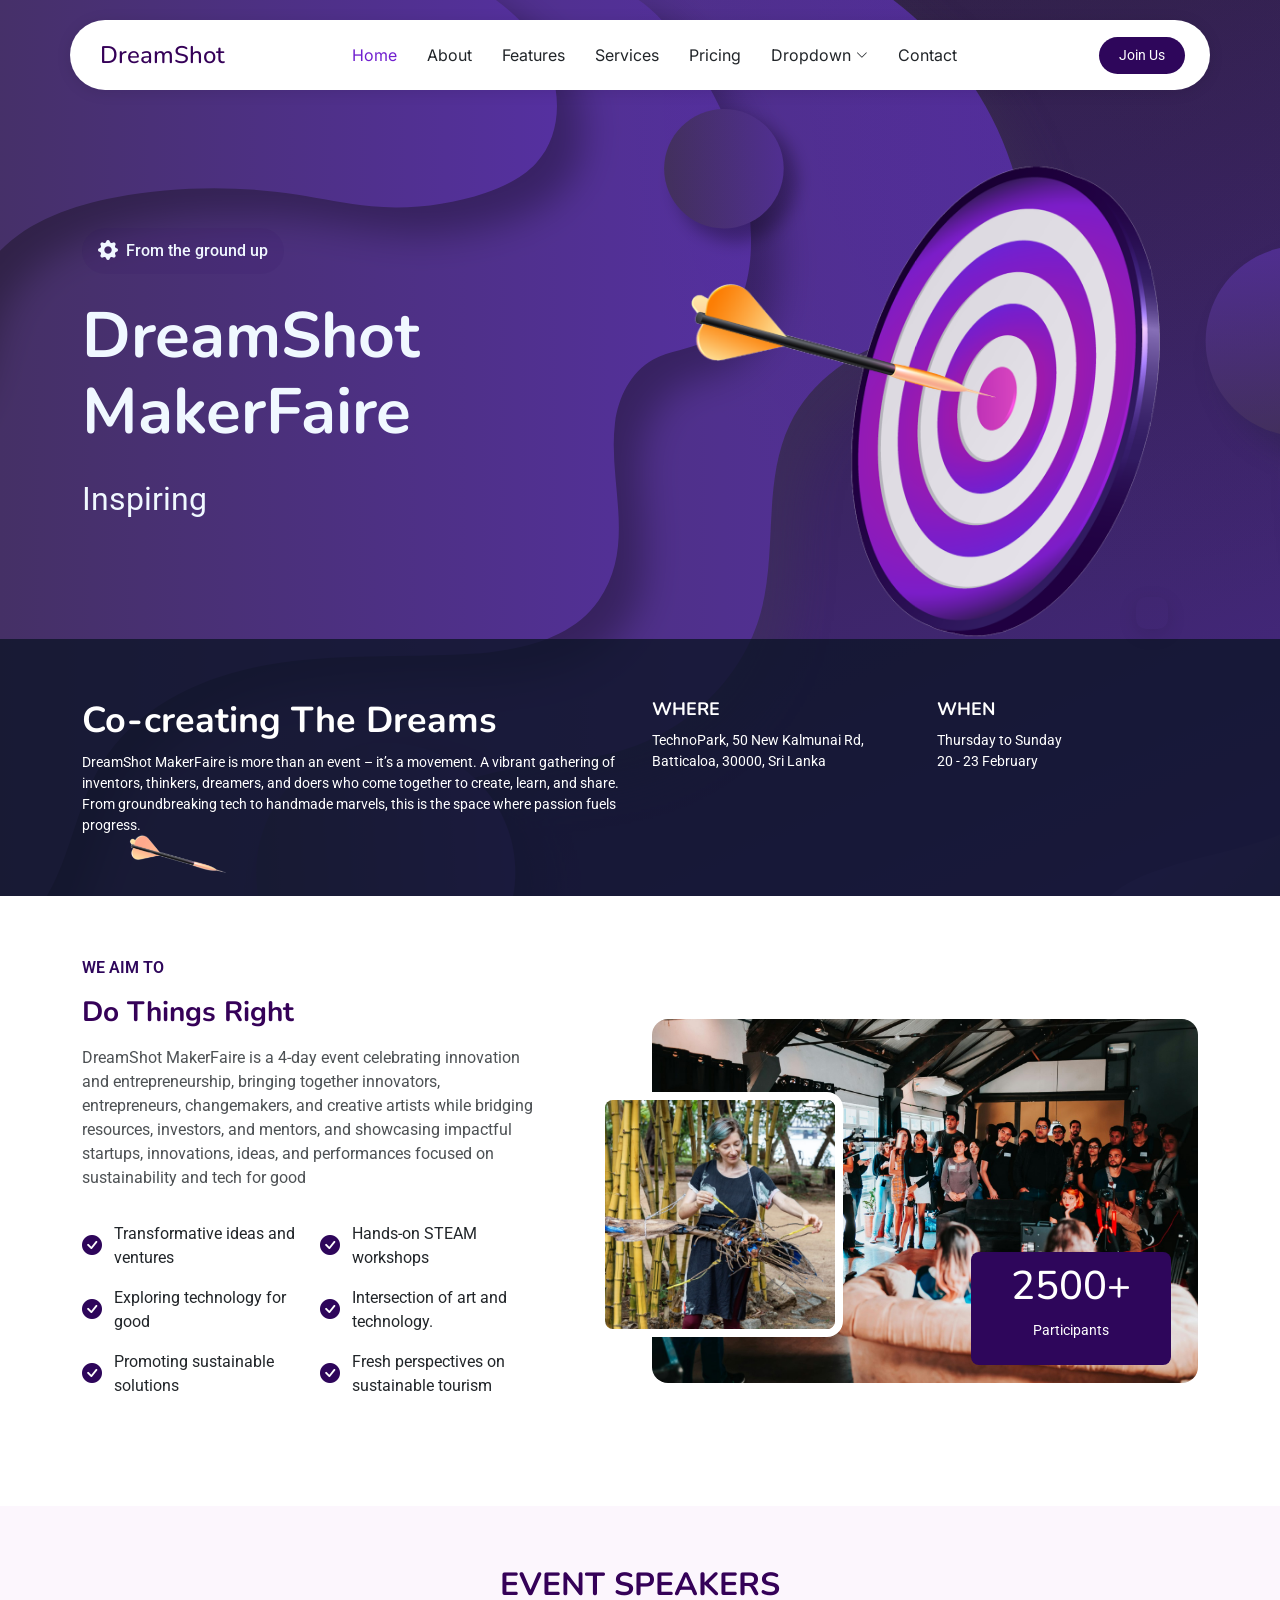
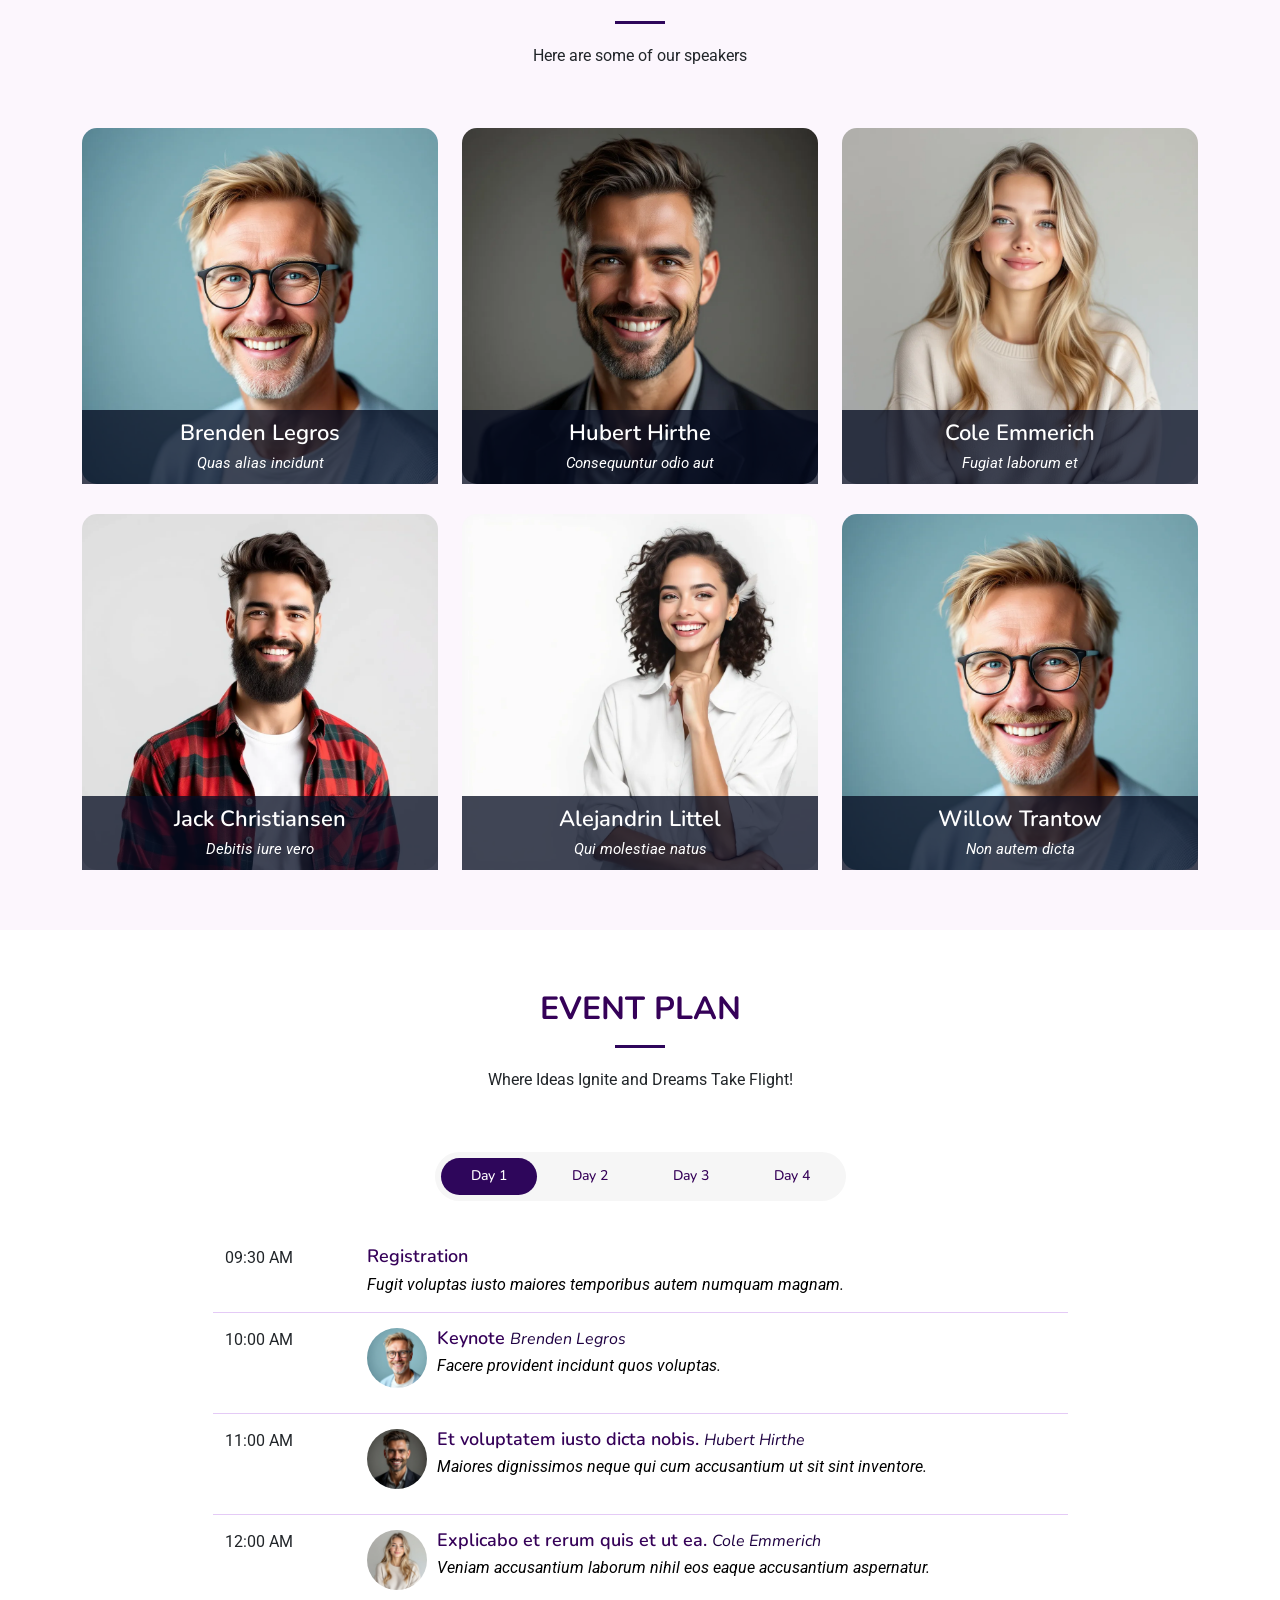
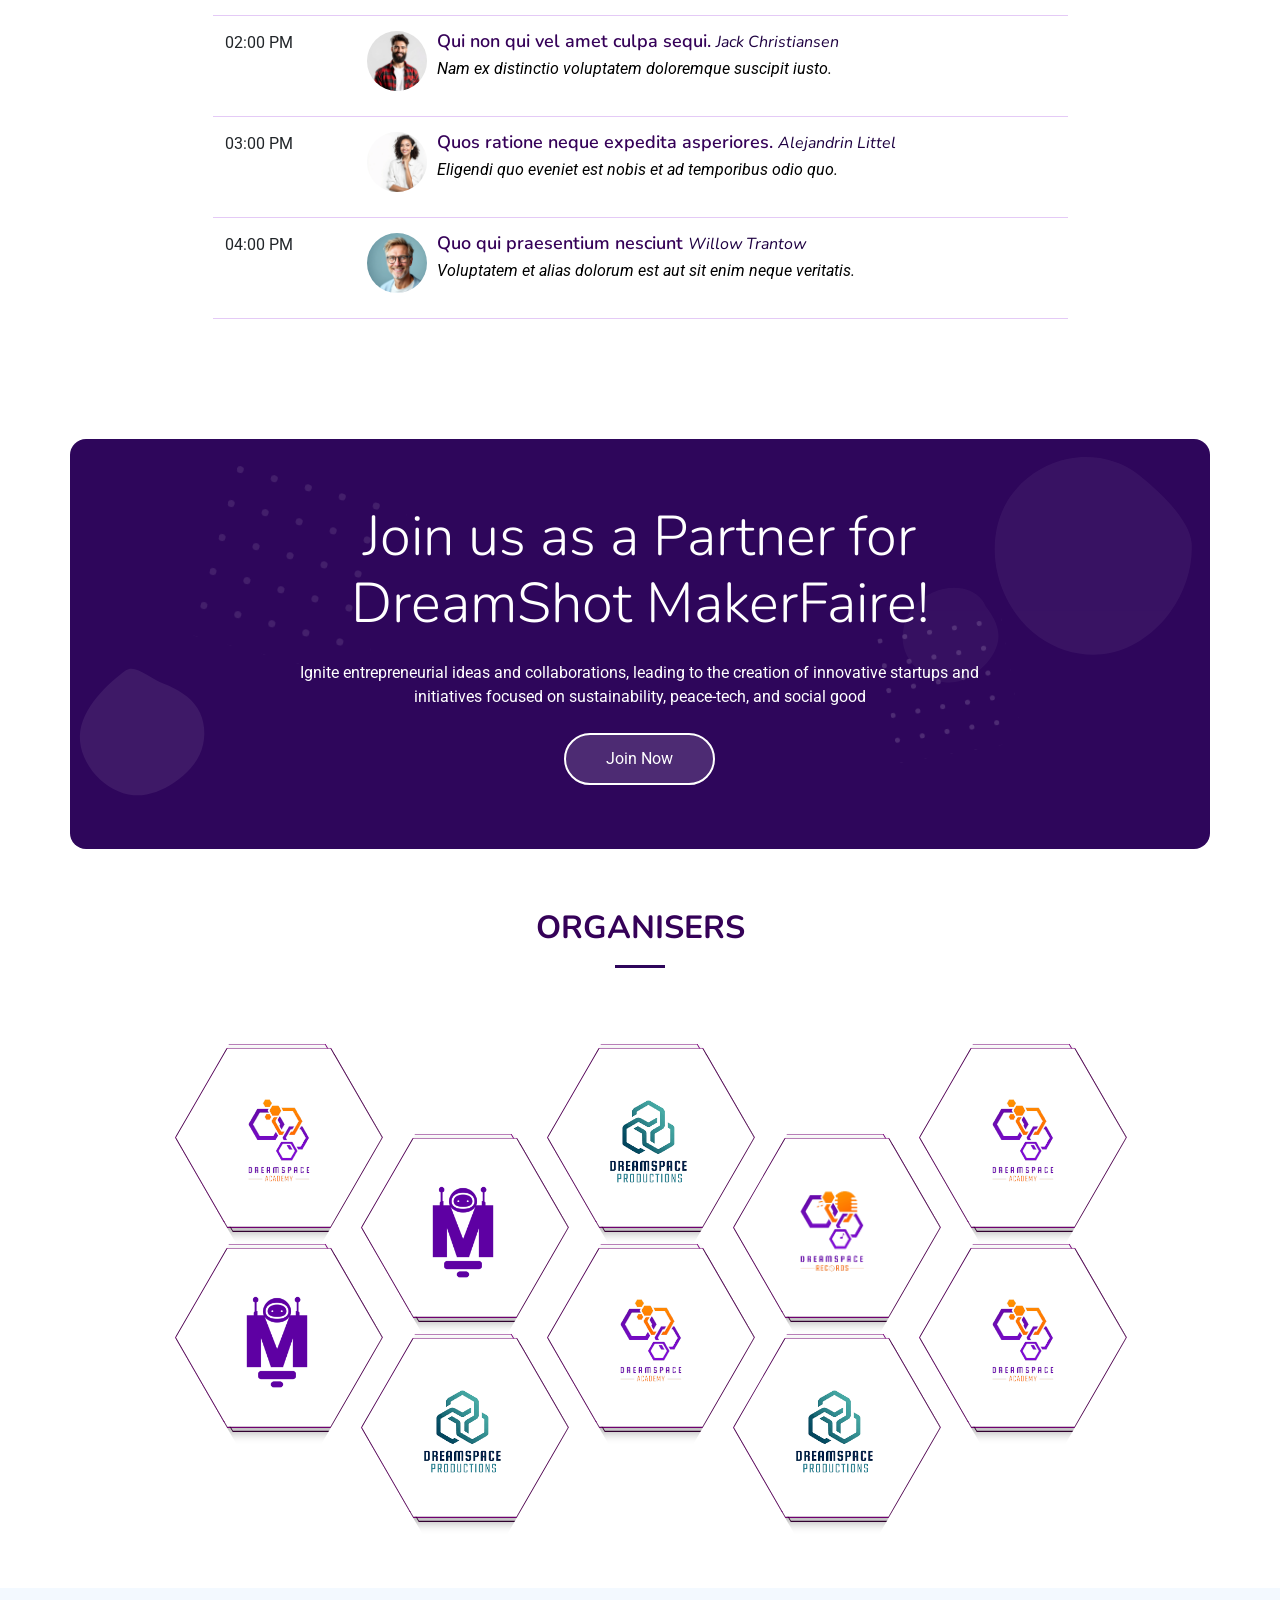
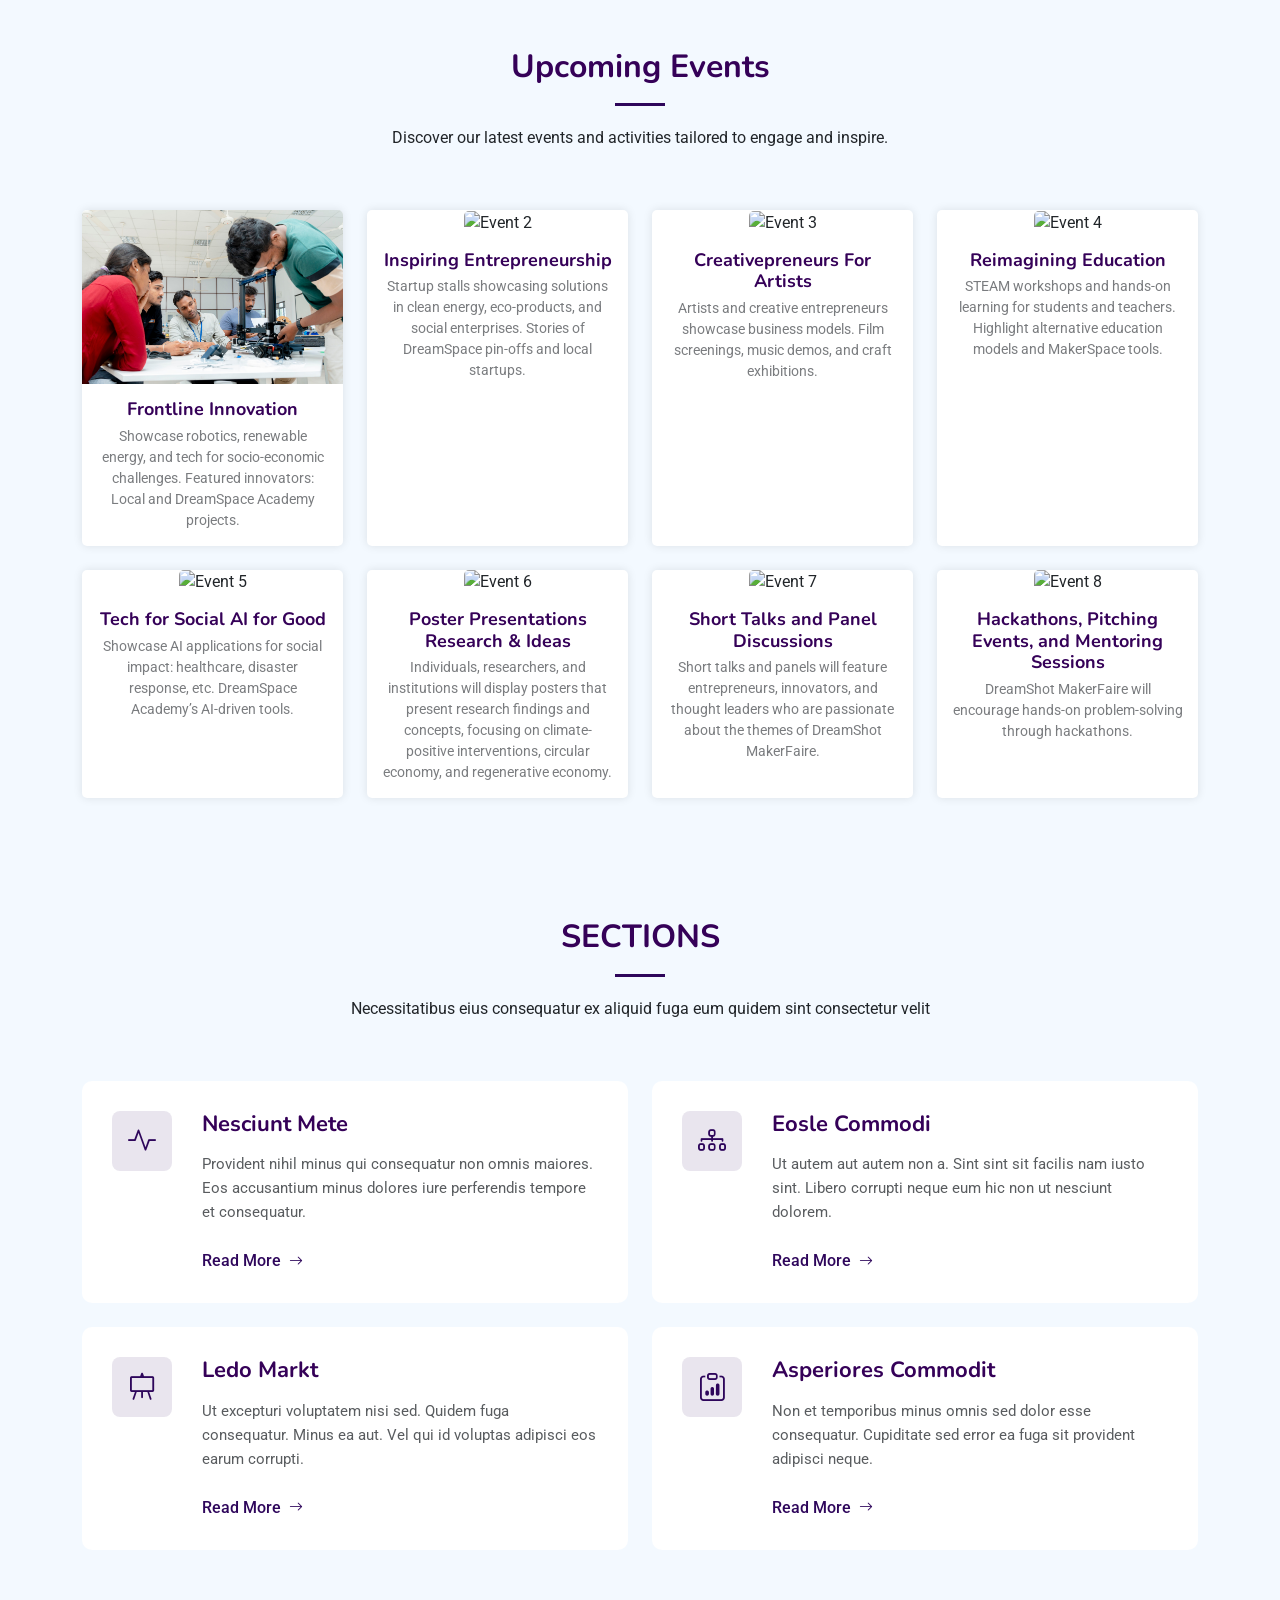
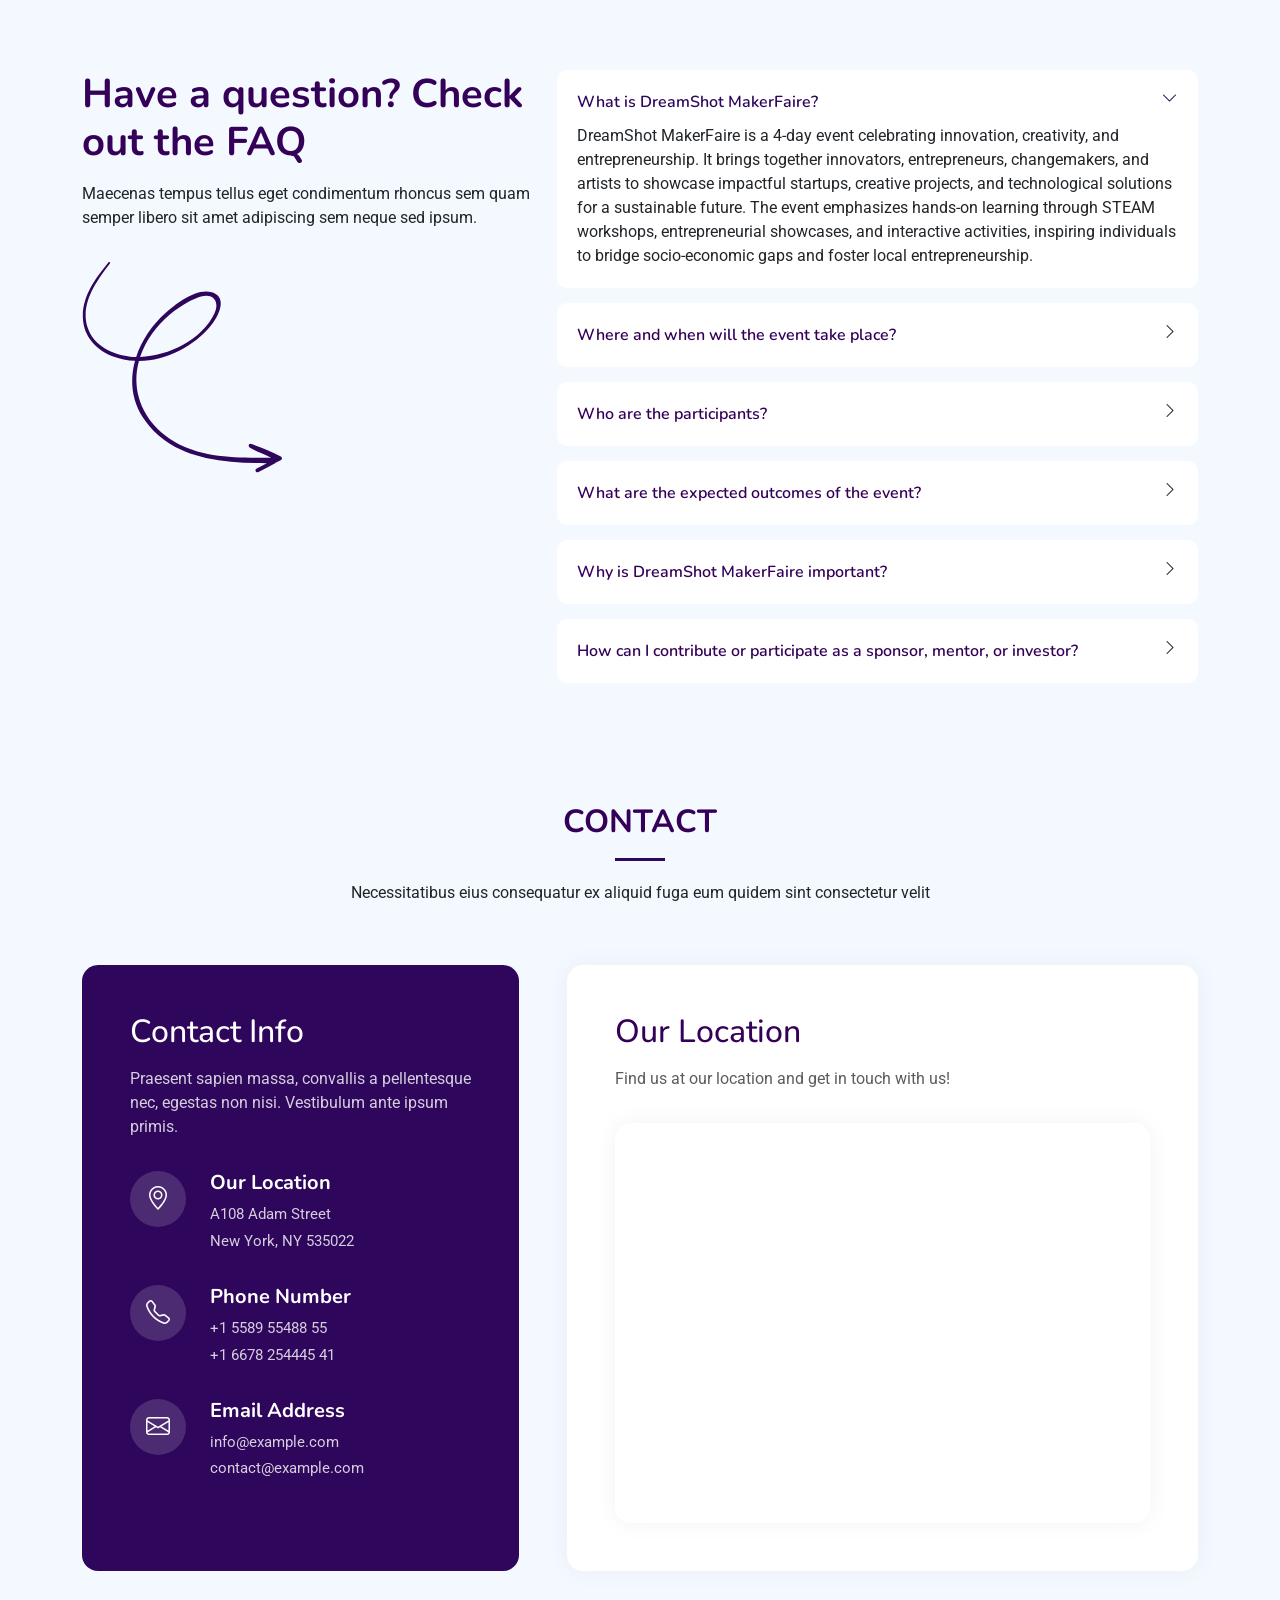
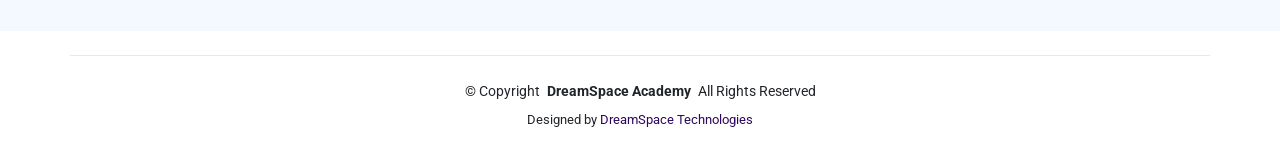
==== commit aa9fc513: "Feat: add location map" ====
--- a/index.html
+++ b/index.html
@@ -1295,43 +1295,26 @@
 
           <div class="col-lg-7">
             <div class="contact-form" data-aos="fade-up" data-aos-delay="300">
-              <h3>Get In Touch</h3>
-              <p>Praesent sapien massa, convallis a pellentesque nec, egestas non nisi. Vestibulum ante ipsum primis.
-              </p>
-
-              <form action="forms/contact.php" method="post" class="php-email-form" data-aos="fade-up"
-                data-aos-delay="200">
-                <div class="row gy-4">
-
-                  <div class="col-md-6">
-                    <input type="text" name="name" class="form-control" placeholder="Your Name" required="">
-                  </div>
-
-                  <div class="col-md-6 ">
-                    <input type="email" class="form-control" name="email" placeholder="Your Email" required="">
-                  </div>
-
-                  <div class="col-12">
-                    <input type="text" class="form-control" name="subject" placeholder="Subject" required="">
-                  </div>
-
-                  <div class="col-12">
-                    <textarea class="form-control" name="message" rows="6" placeholder="Message" required=""></textarea>
-                  </div>
-
-                  <div class="col-12 text-center">
-                    <!-- <div class="loading">Loading</div>
-                    <div class="error-message"></div>
-                    <div class="sent-message">Your message has been sent. Thank you!</div> -->
-
-                    <button type="submit" class="btn">Send Message</button>
-                  </div>
-
-                </div>
-              </form>
-
-            </div>
-          </div>
+              <h3>Our Location</h3>
+              <p>Find us at our location and get in touch with us!</p>
+          
+              <!-- Google Map Embed -->
+              <div class="map-container" style="width: 100%; height: 400px; border-radius: 1rem; overflow: hidden; box-shadow: 0 0 25px rgba(0, 0, 0, 0.05);">
+                <iframe 
+                  src="https://www.google.com/maps/embed?pb=!1m18!1m12!1m3!1d15814.554598820605!2d81.68533205541989!3d7.721863200000011!2m3!1f0!2f0!3f0!3m2!1i1024!2i768!4f13.1!3m3!1m2!1s0x3afacd00237e67df%3A0xa0aacda113f8d3b!2sTechnoPark%20-%20Eastern%20University!5e0!3m2!1sta!2slk!4v1736749234542!5m2!1sta!2slk" 
+                  width="100%" 
+                  height="100%" 
+                  style="border:0;" 
+                  allowfullscreen="" 
+                  loading="lazy" 
+                  referrerpolicy="no-referrer-when-downgrade">
+                </iframe>
+              </div>
+              <!-- End Google Map Embed -->
+          
+            </div>
+          </div>
+          
 
         </div>
 
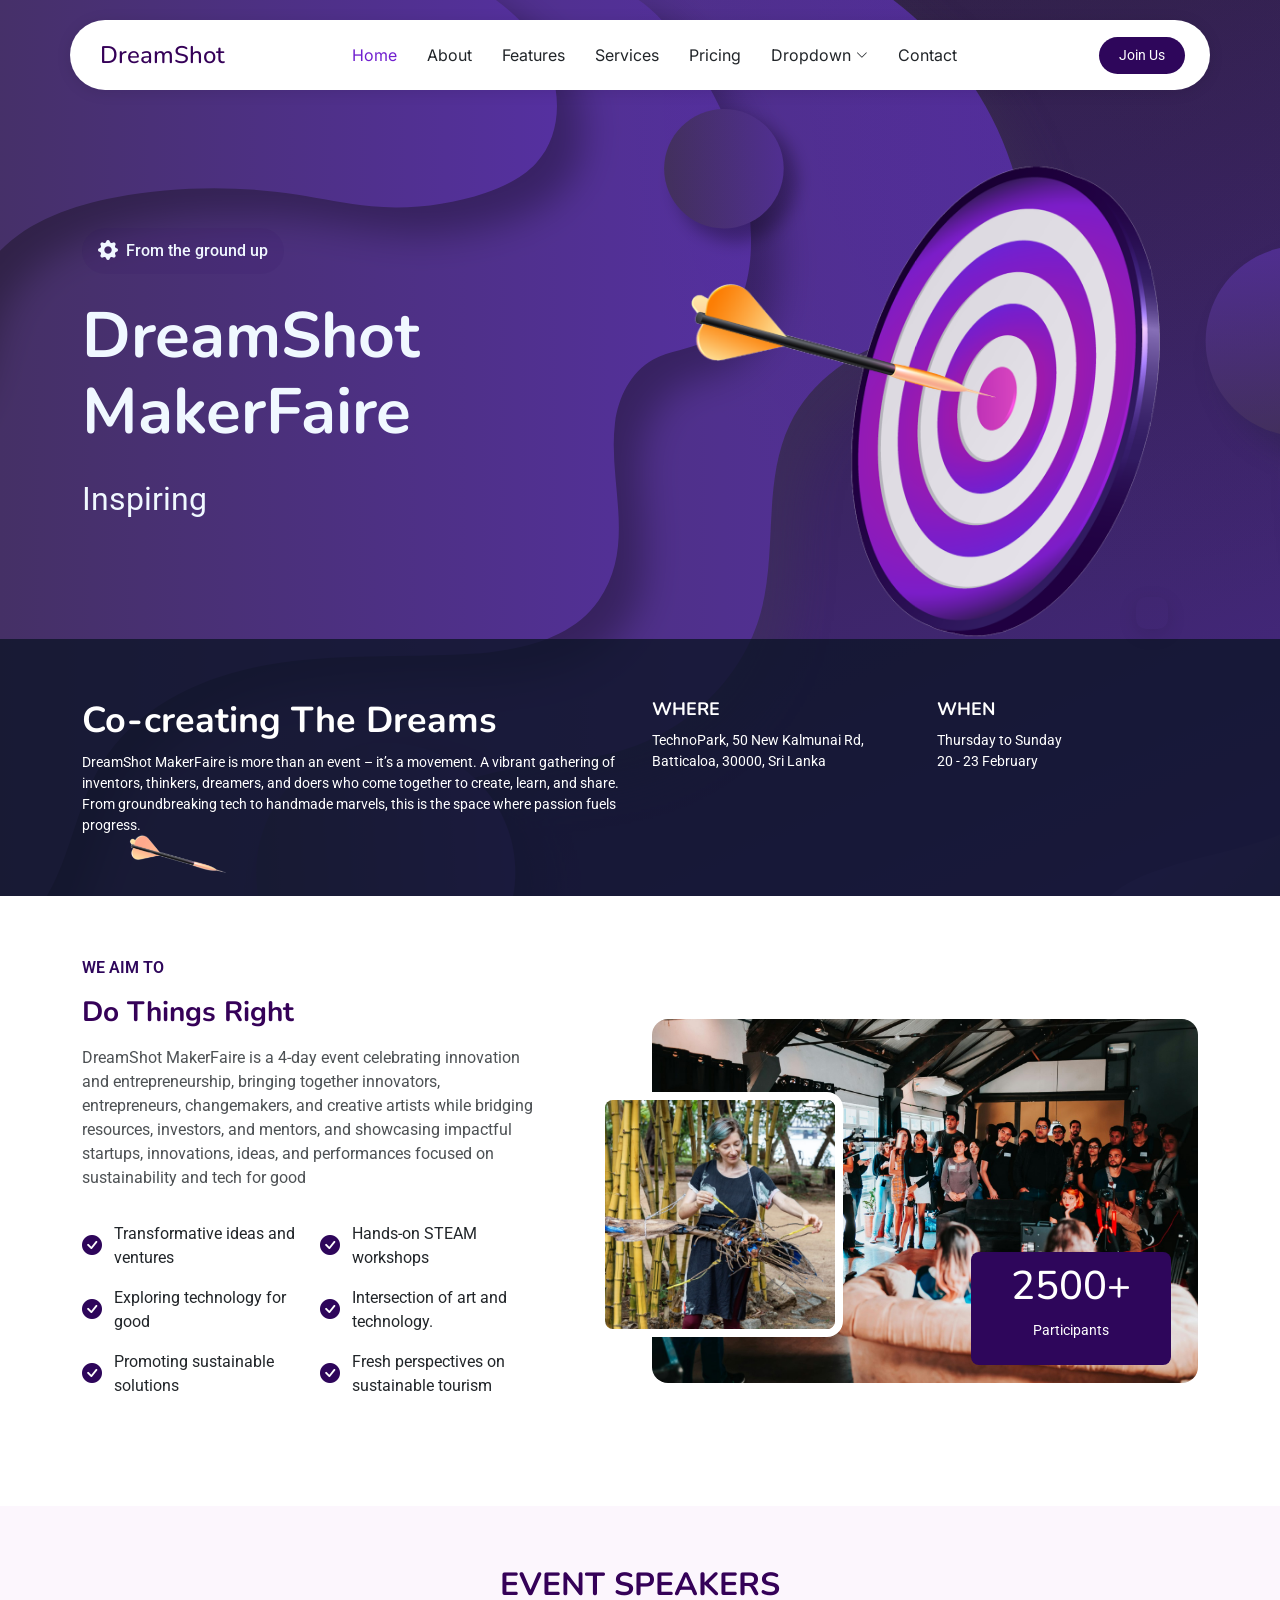
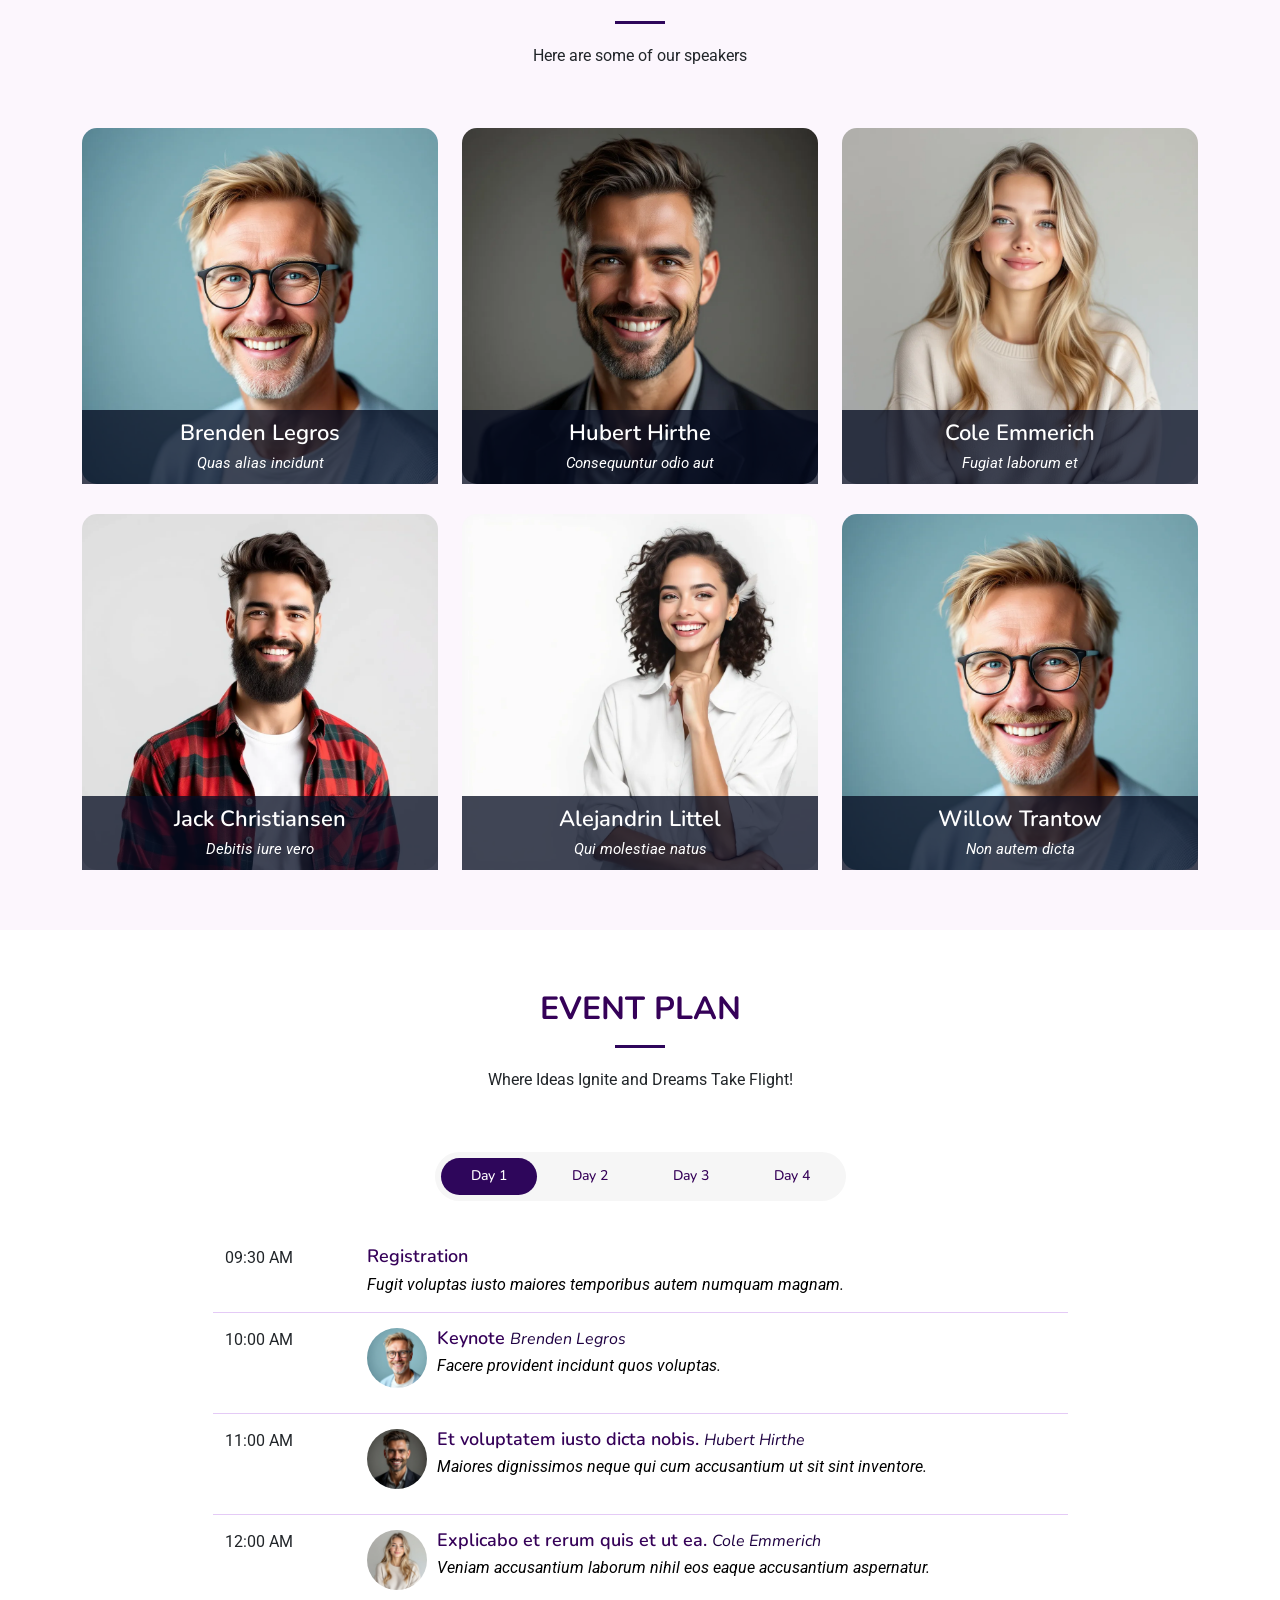
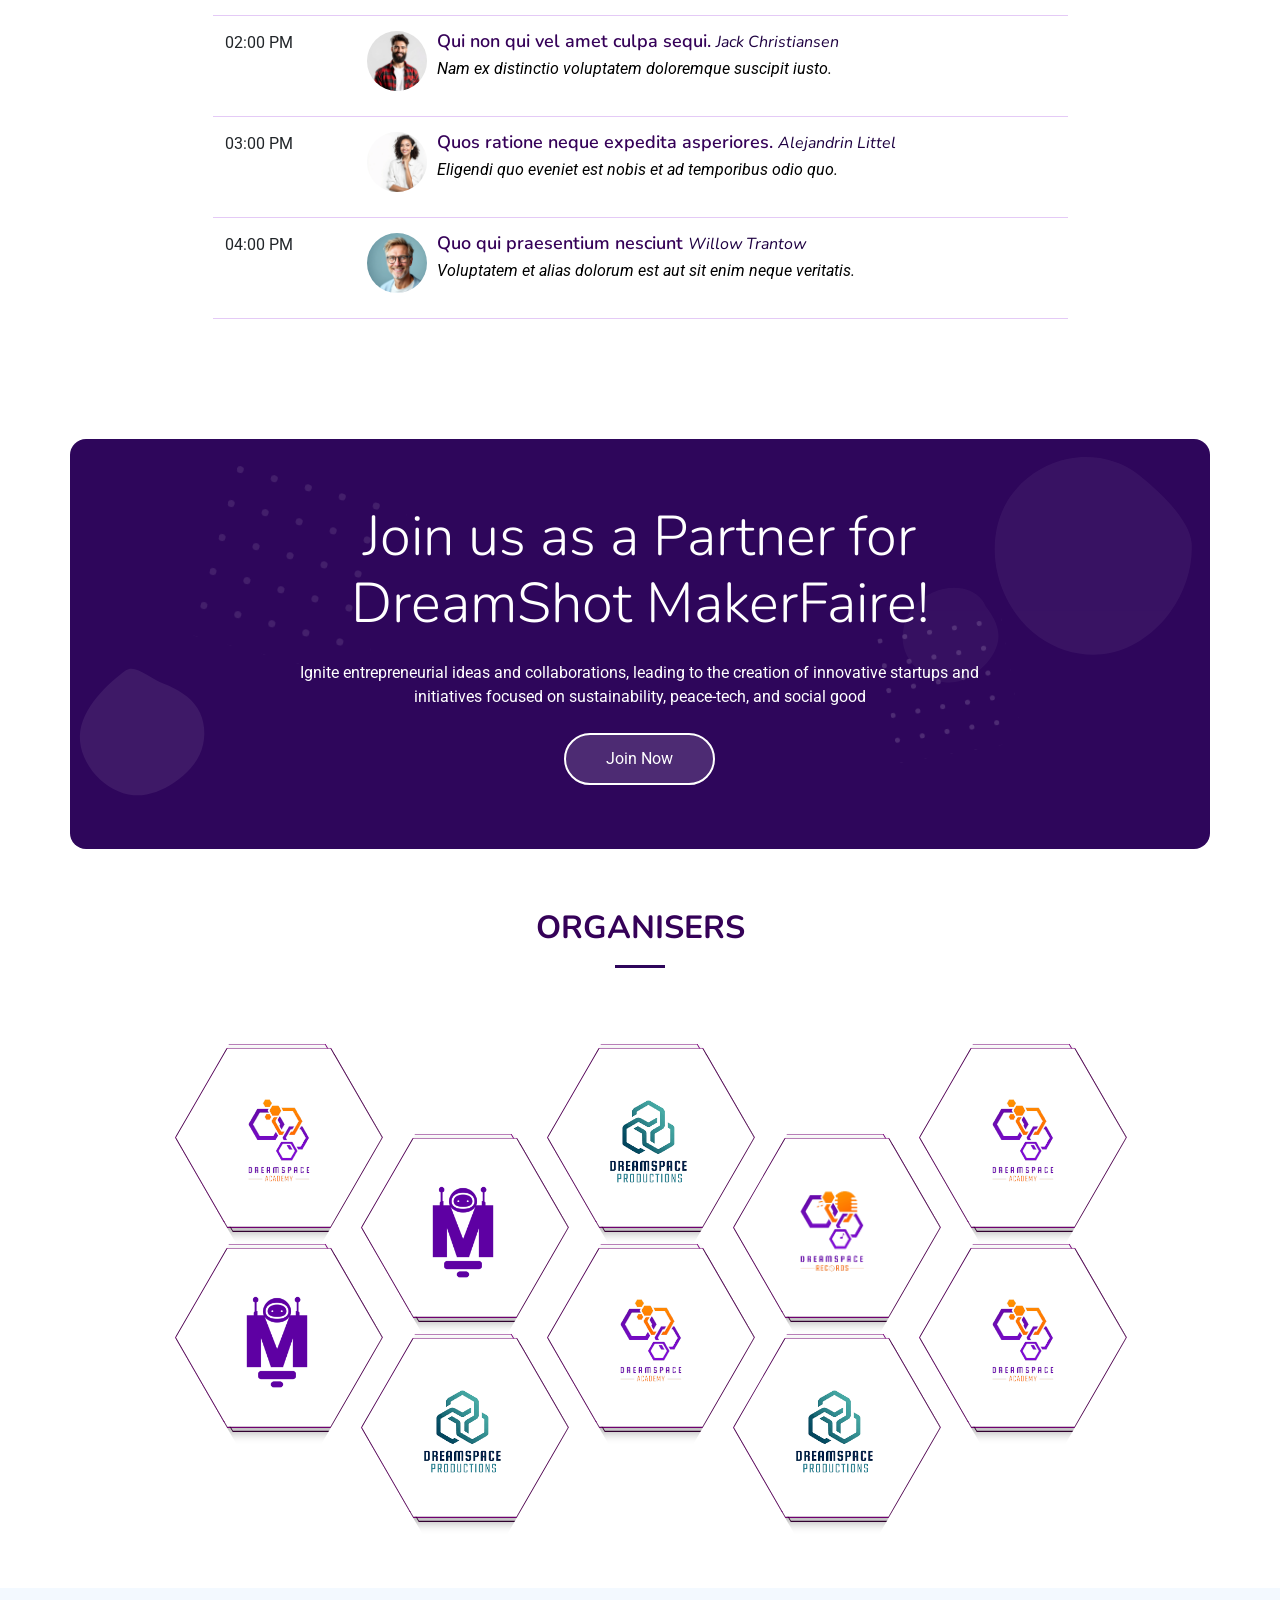
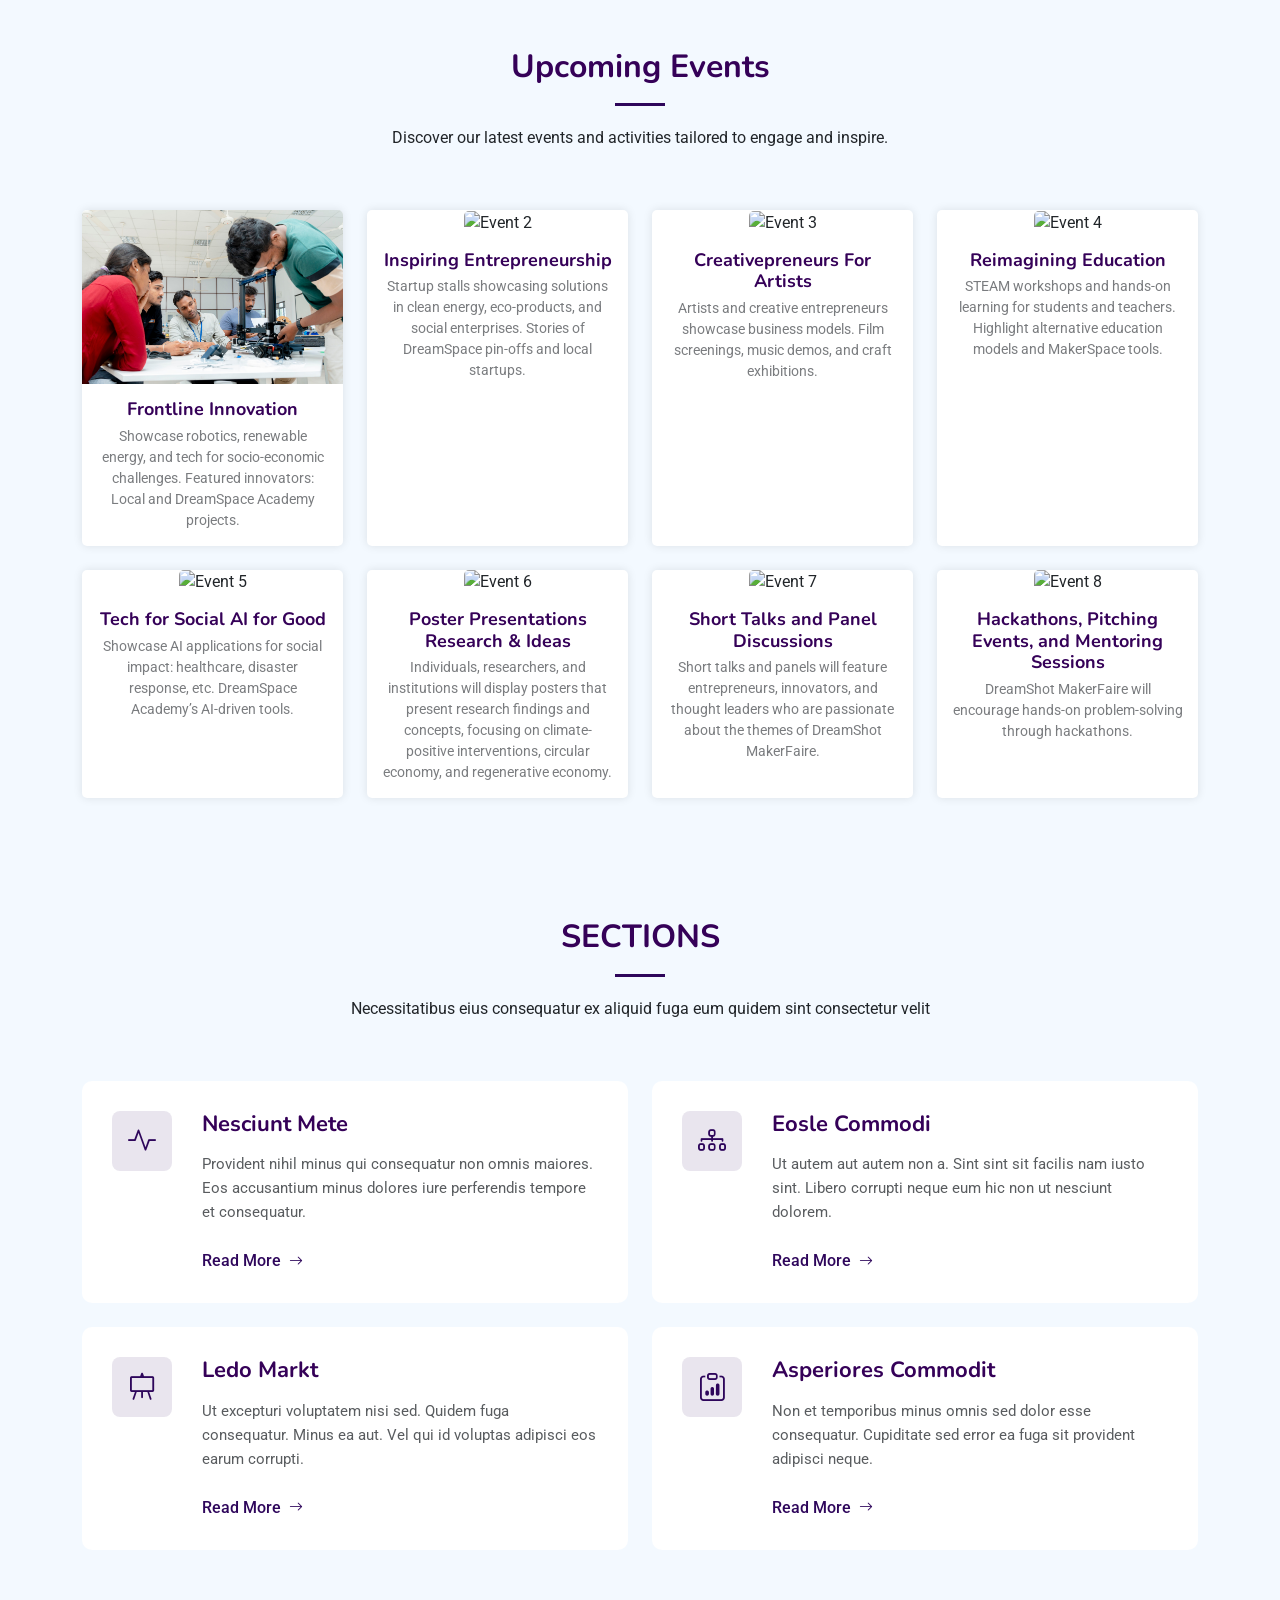
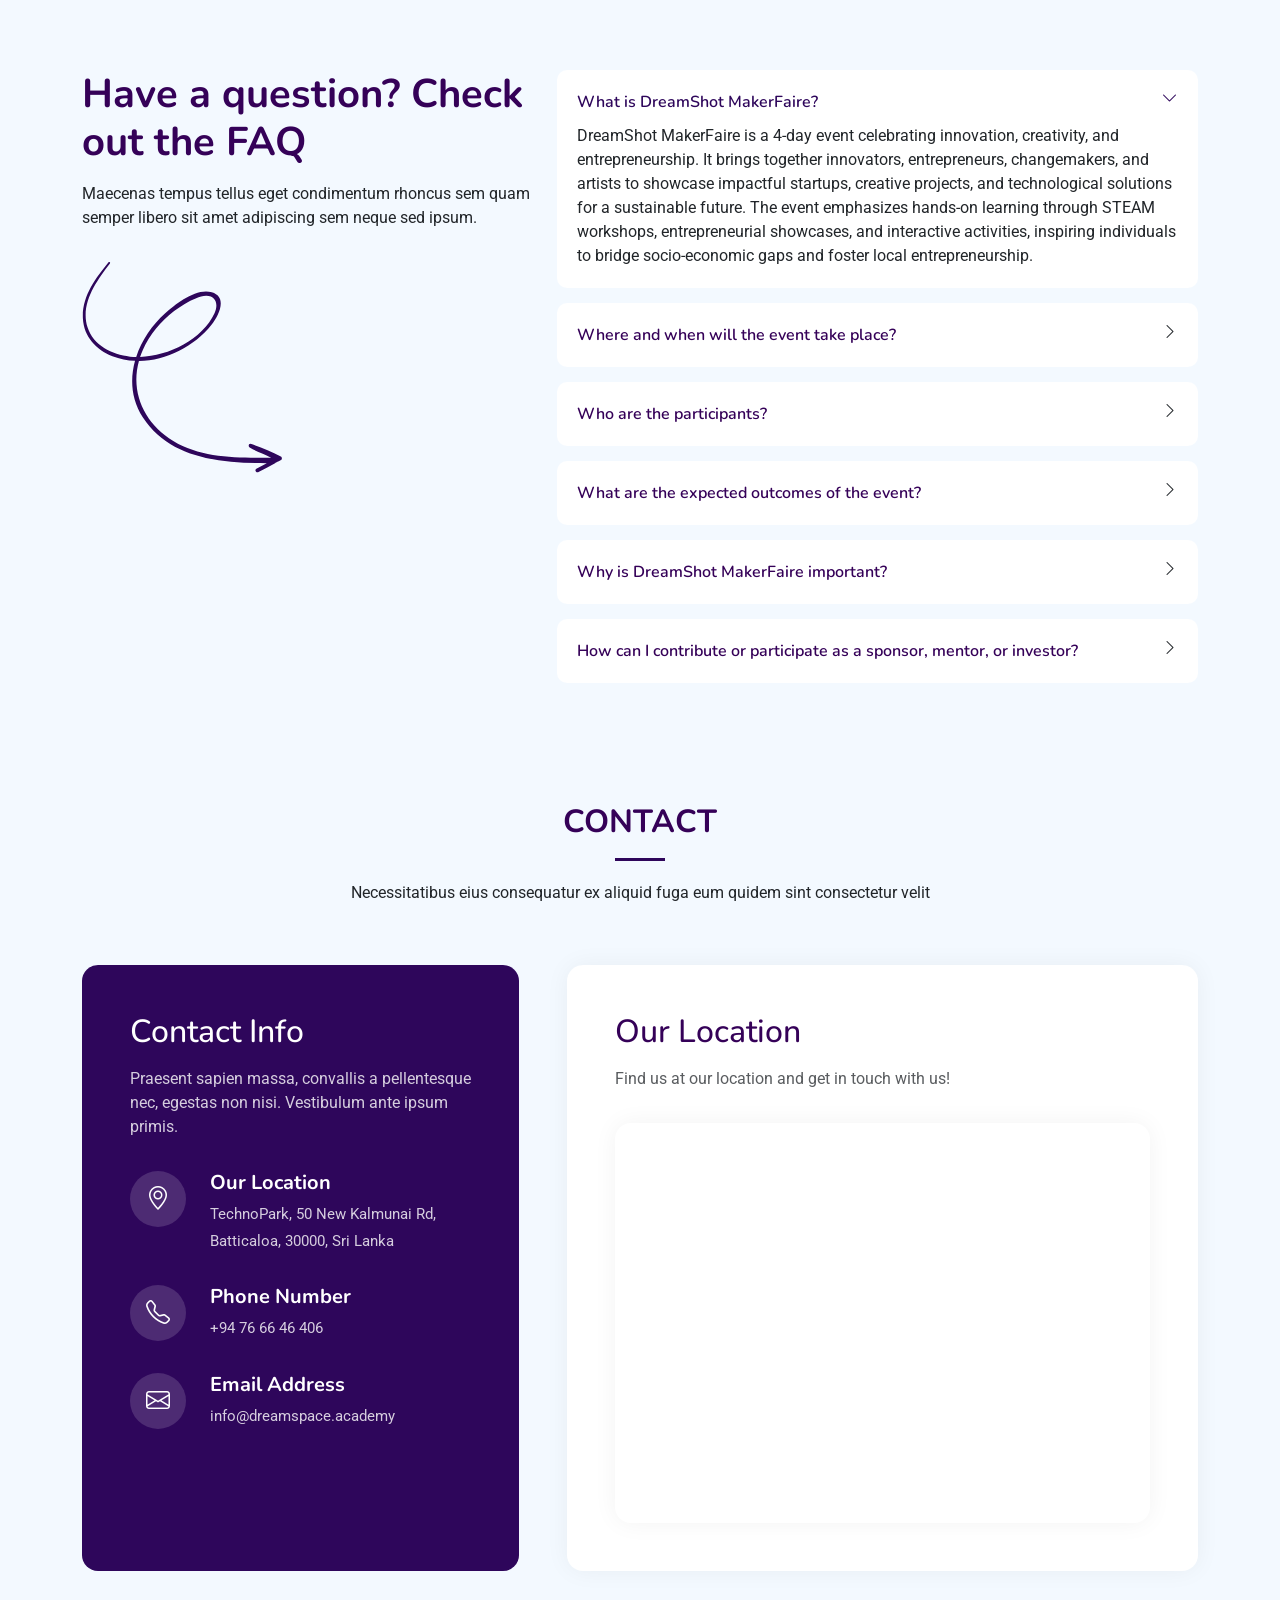
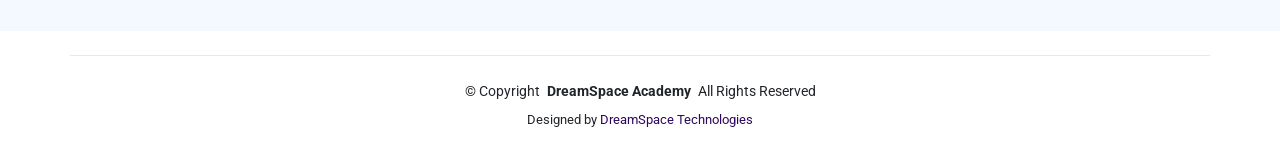
==== commit 2a08a5a4: "Fix: contact details in contact section" ====
--- a/index.html
+++ b/index.html
@@ -1264,8 +1264,8 @@
                 </div>
                 <div class="content">
                   <h4>Our Location</h4>
-                  <p>A108 Adam Street</p>
-                  <p>New York, NY 535022</p>
+                  <p>TechnoPark, 50 New Kalmunai Rd,</p>
+                  <p>Batticaloa, 30000, Sri Lanka</p>
                 </div>
               </div>
 
@@ -1275,8 +1275,8 @@
                 </div>
                 <div class="content">
                   <h4>Phone Number</h4>
-                  <p>+1 5589 55488 55</p>
-                  <p>+1 6678 254445 41</p>
+                  <p>+94 76 66 46 406</p>
+                  <!-- <p>+1 6678 254445 41</p> -->
                 </div>
               </div>
 
@@ -1286,8 +1286,8 @@
                 </div>
                 <div class="content">
                   <h4>Email Address</h4>
-                  <p>info@example.com</p>
-                  <p>contact@example.com</p>
+                  <p>info@dreamspace.academy</p>
+                  <!-- <p>contact@example.com</p> -->
                 </div>
               </div>
             </div>
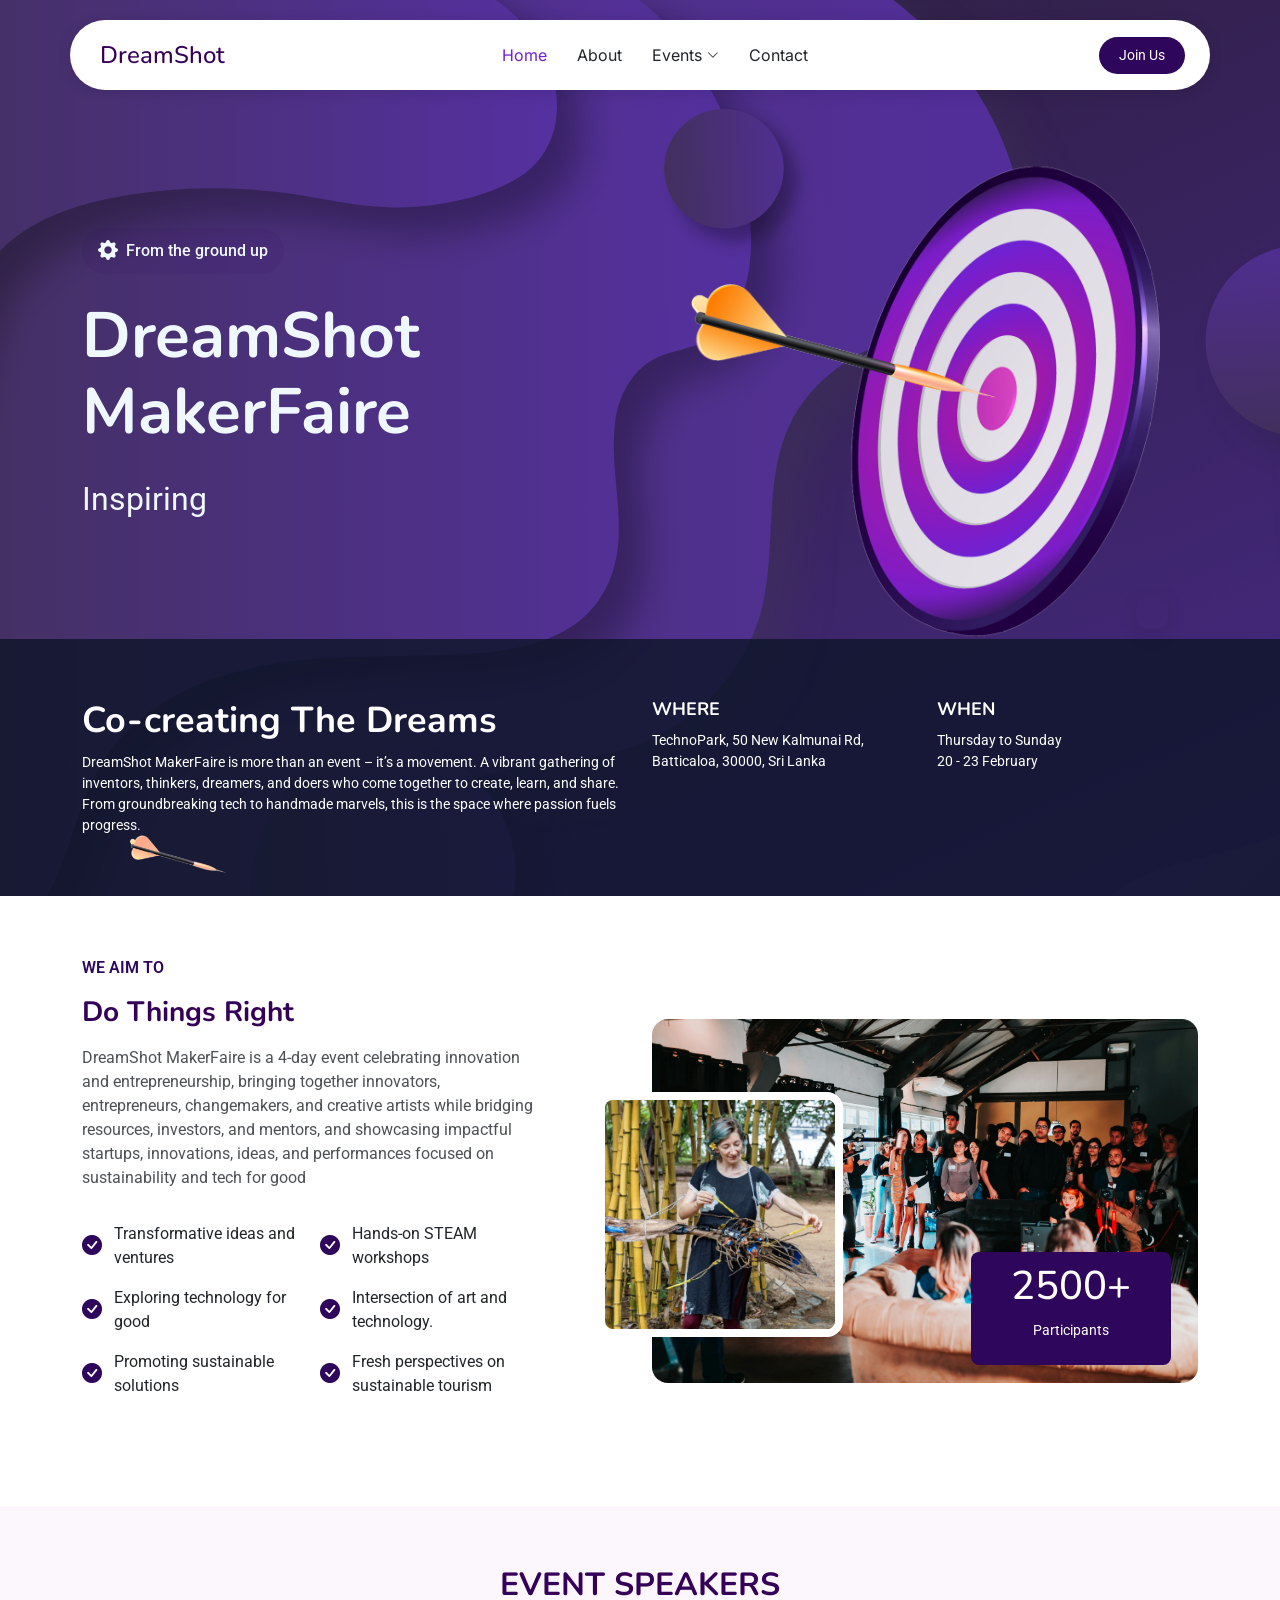
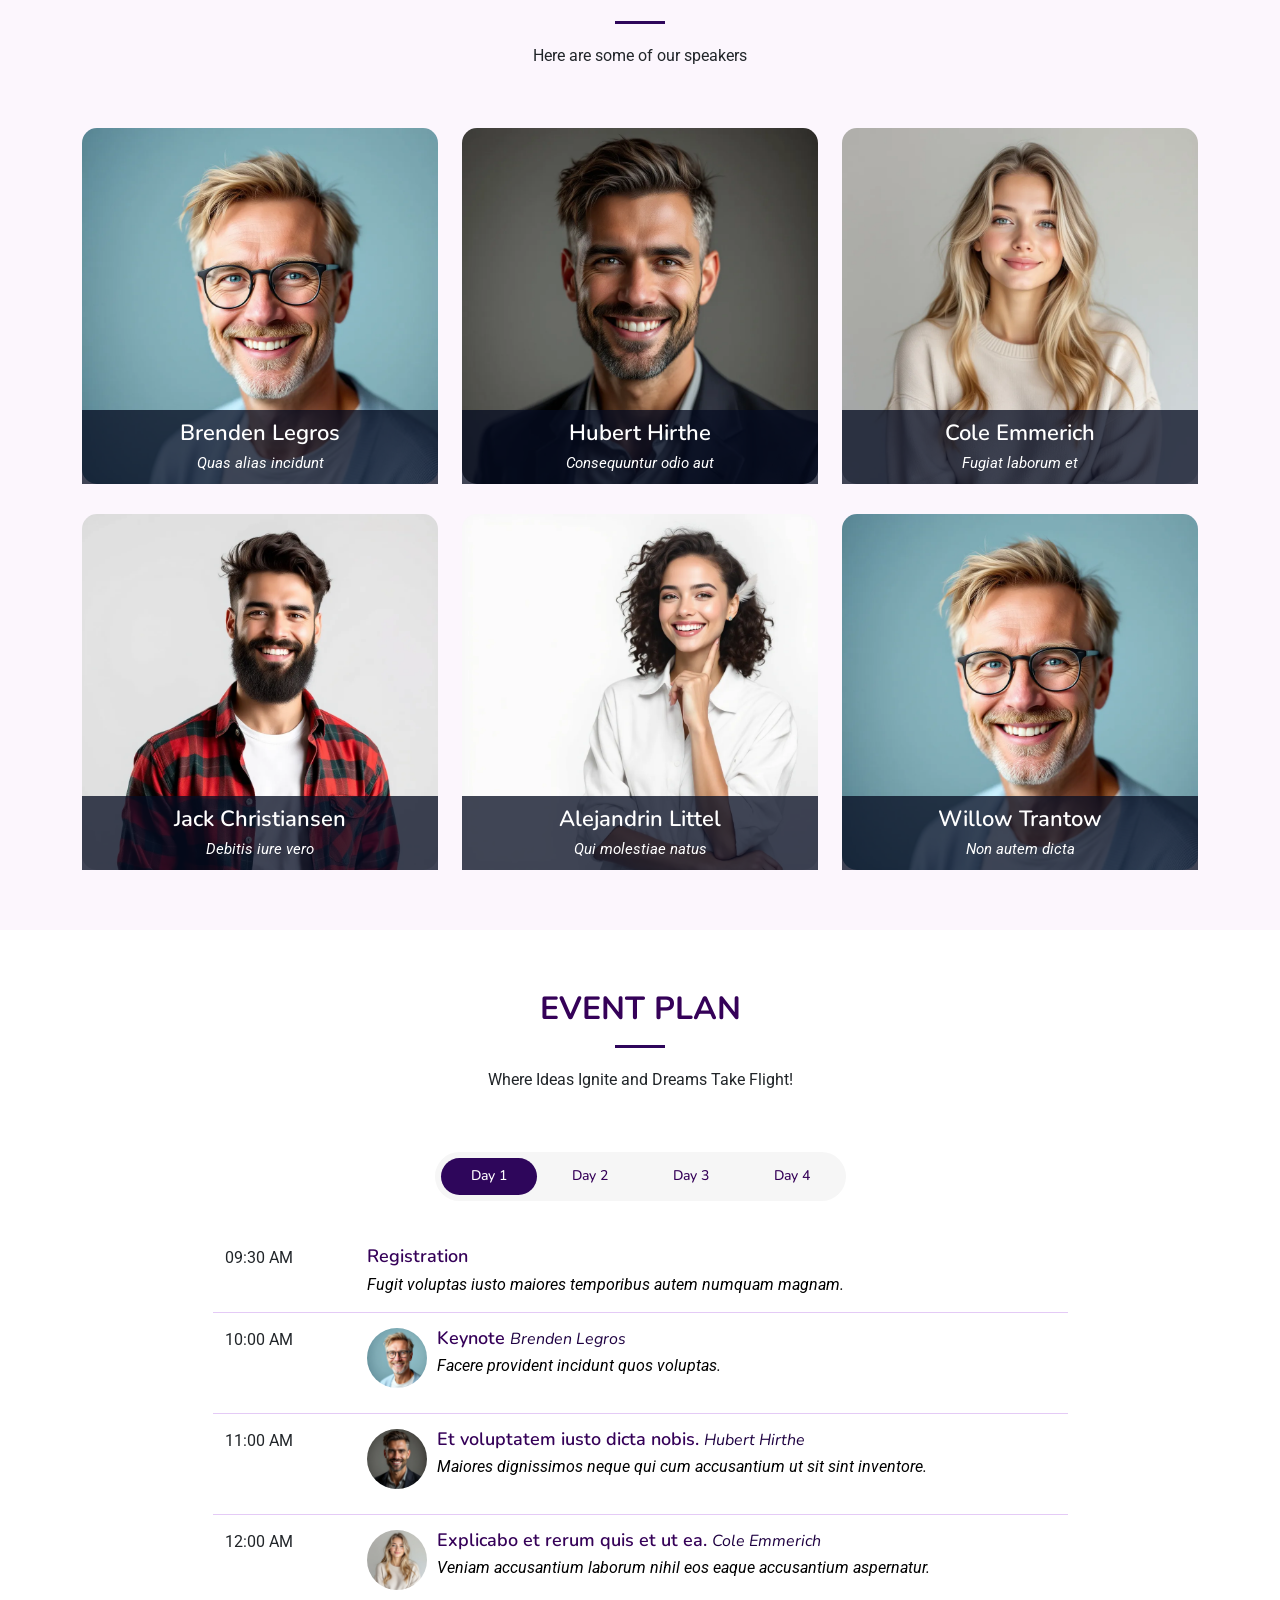
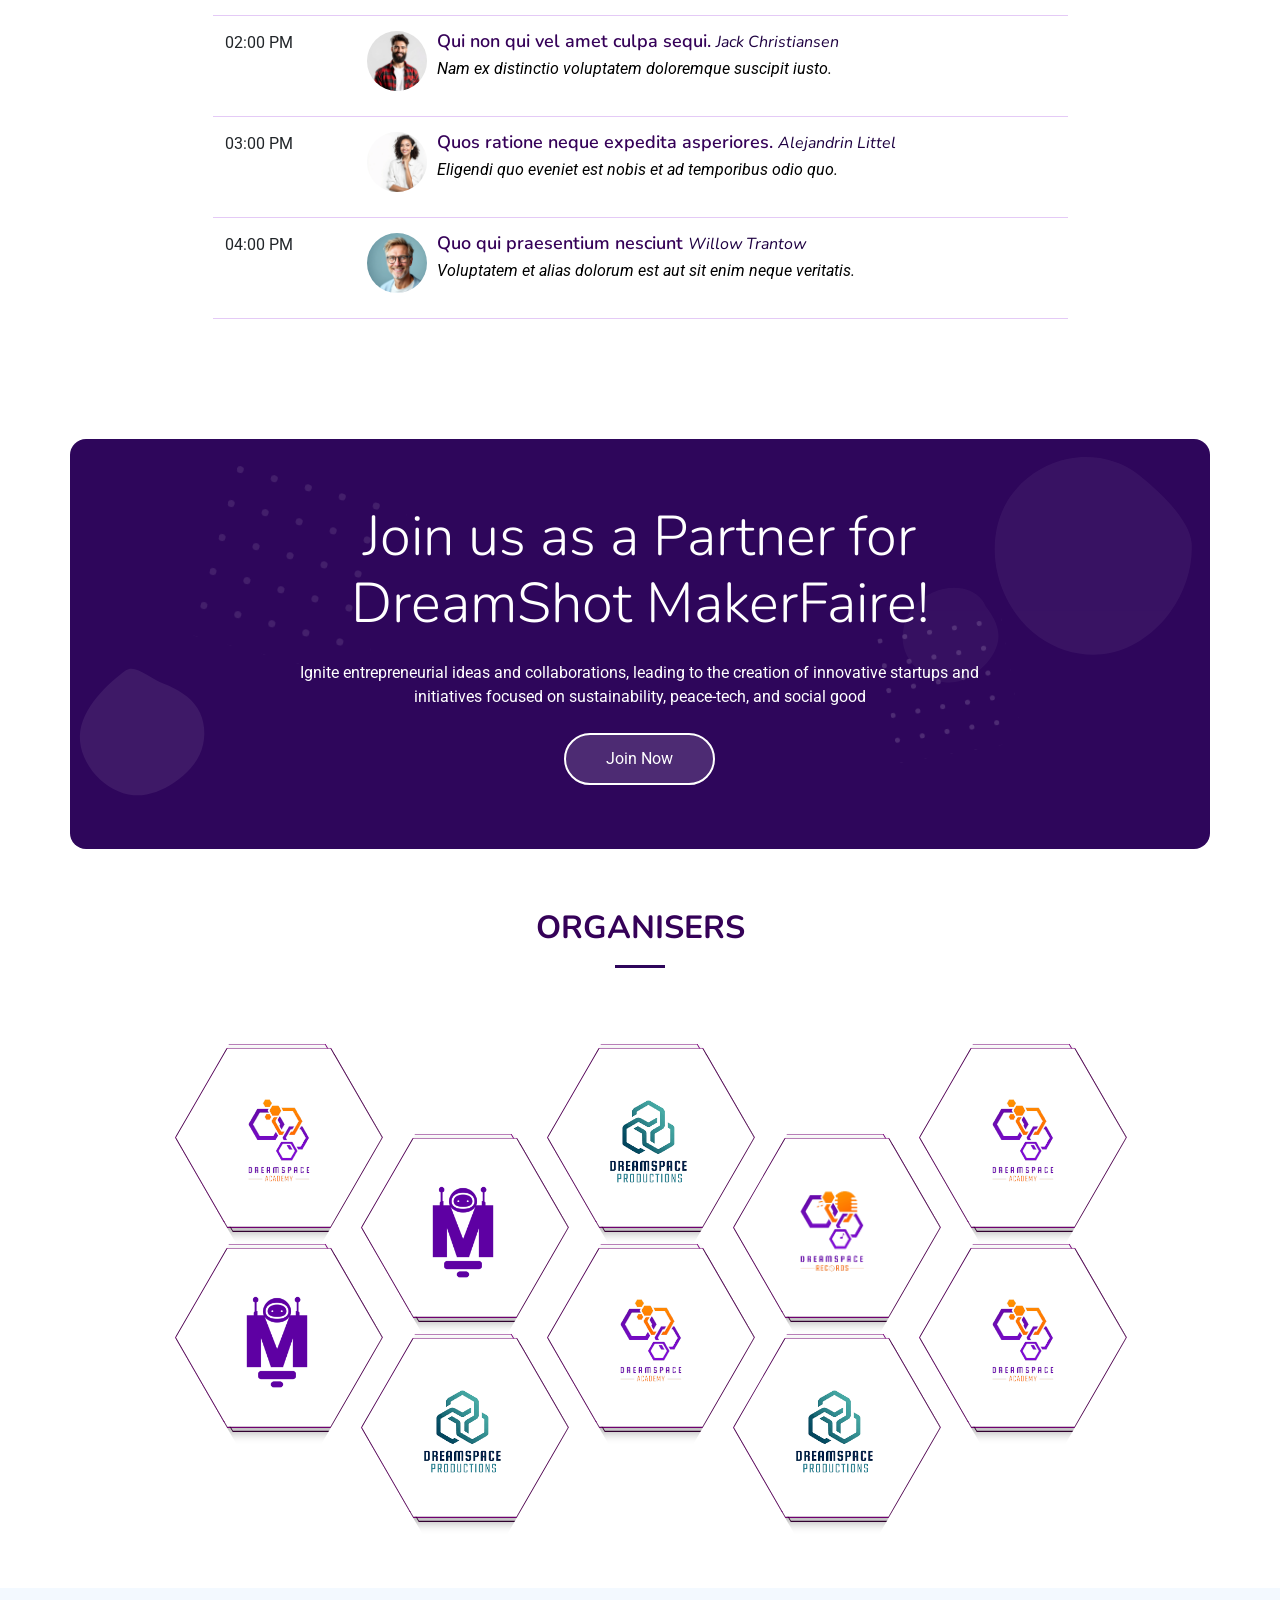
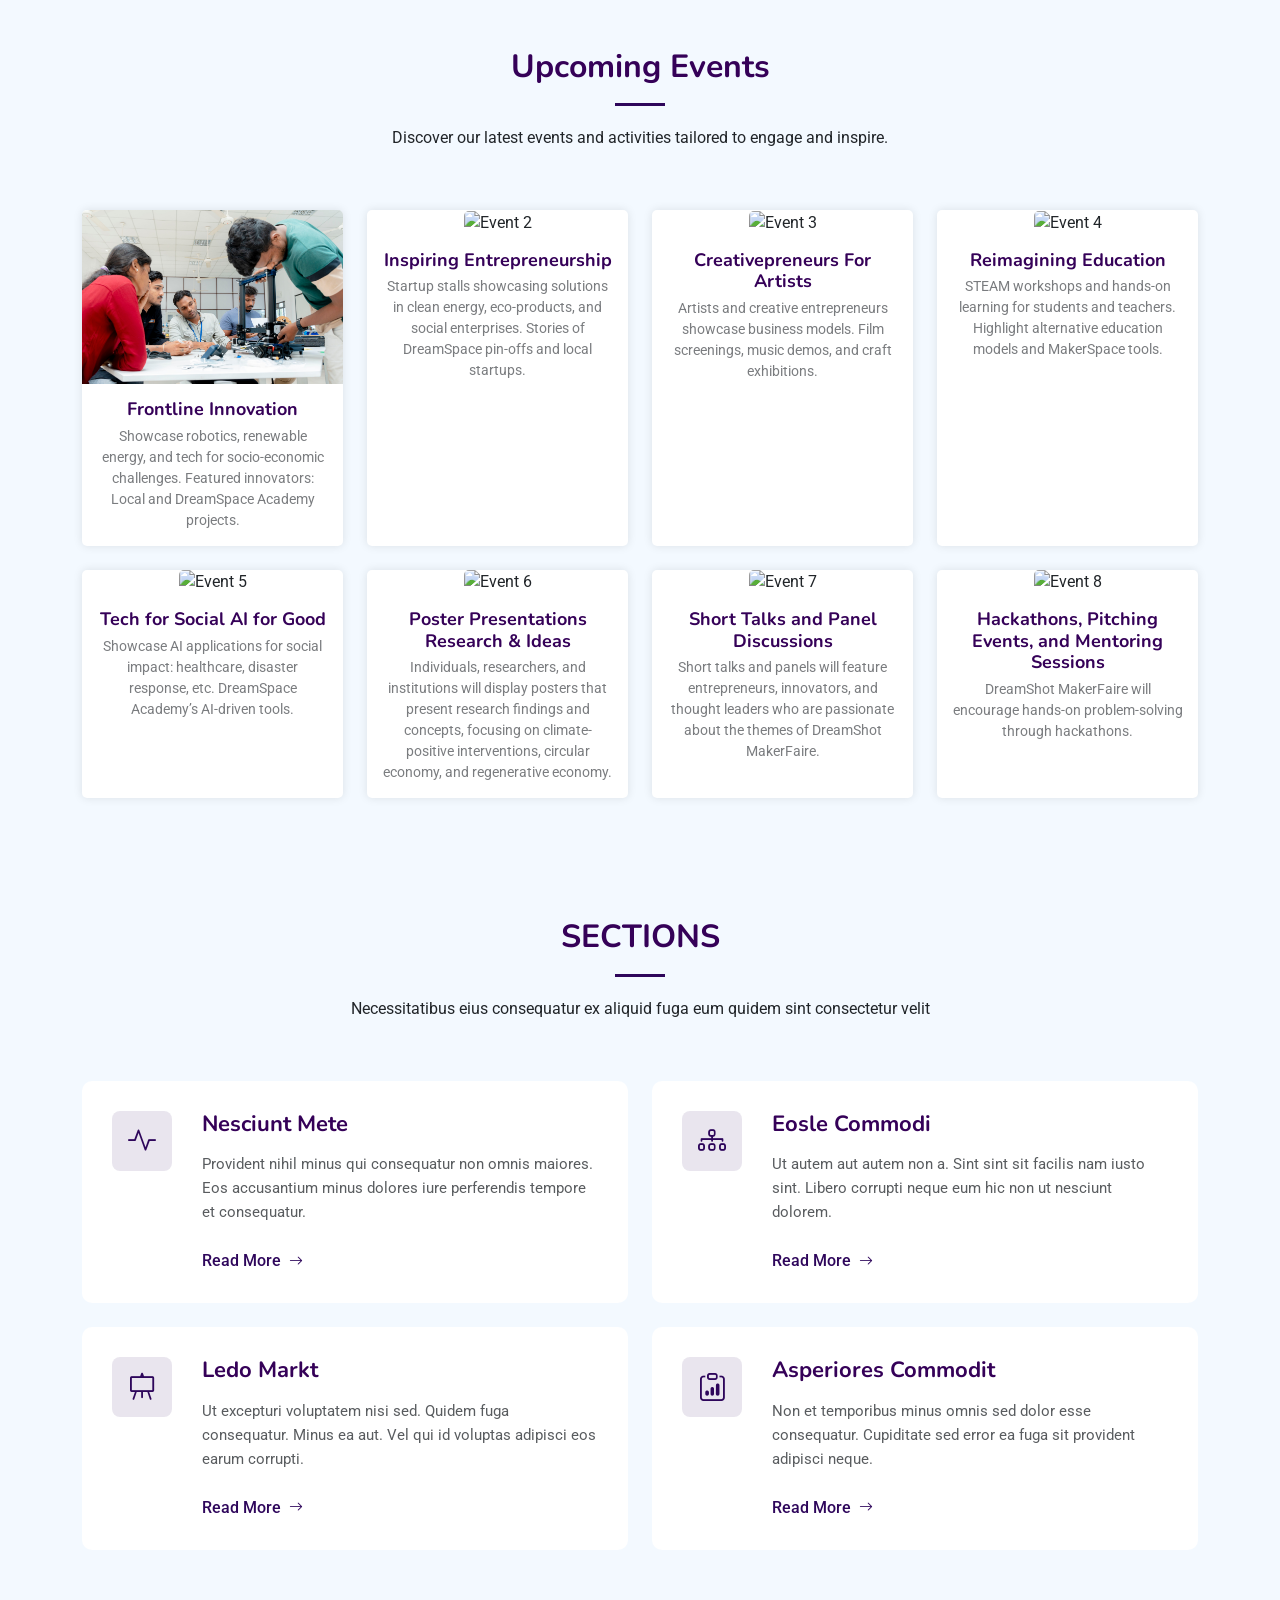
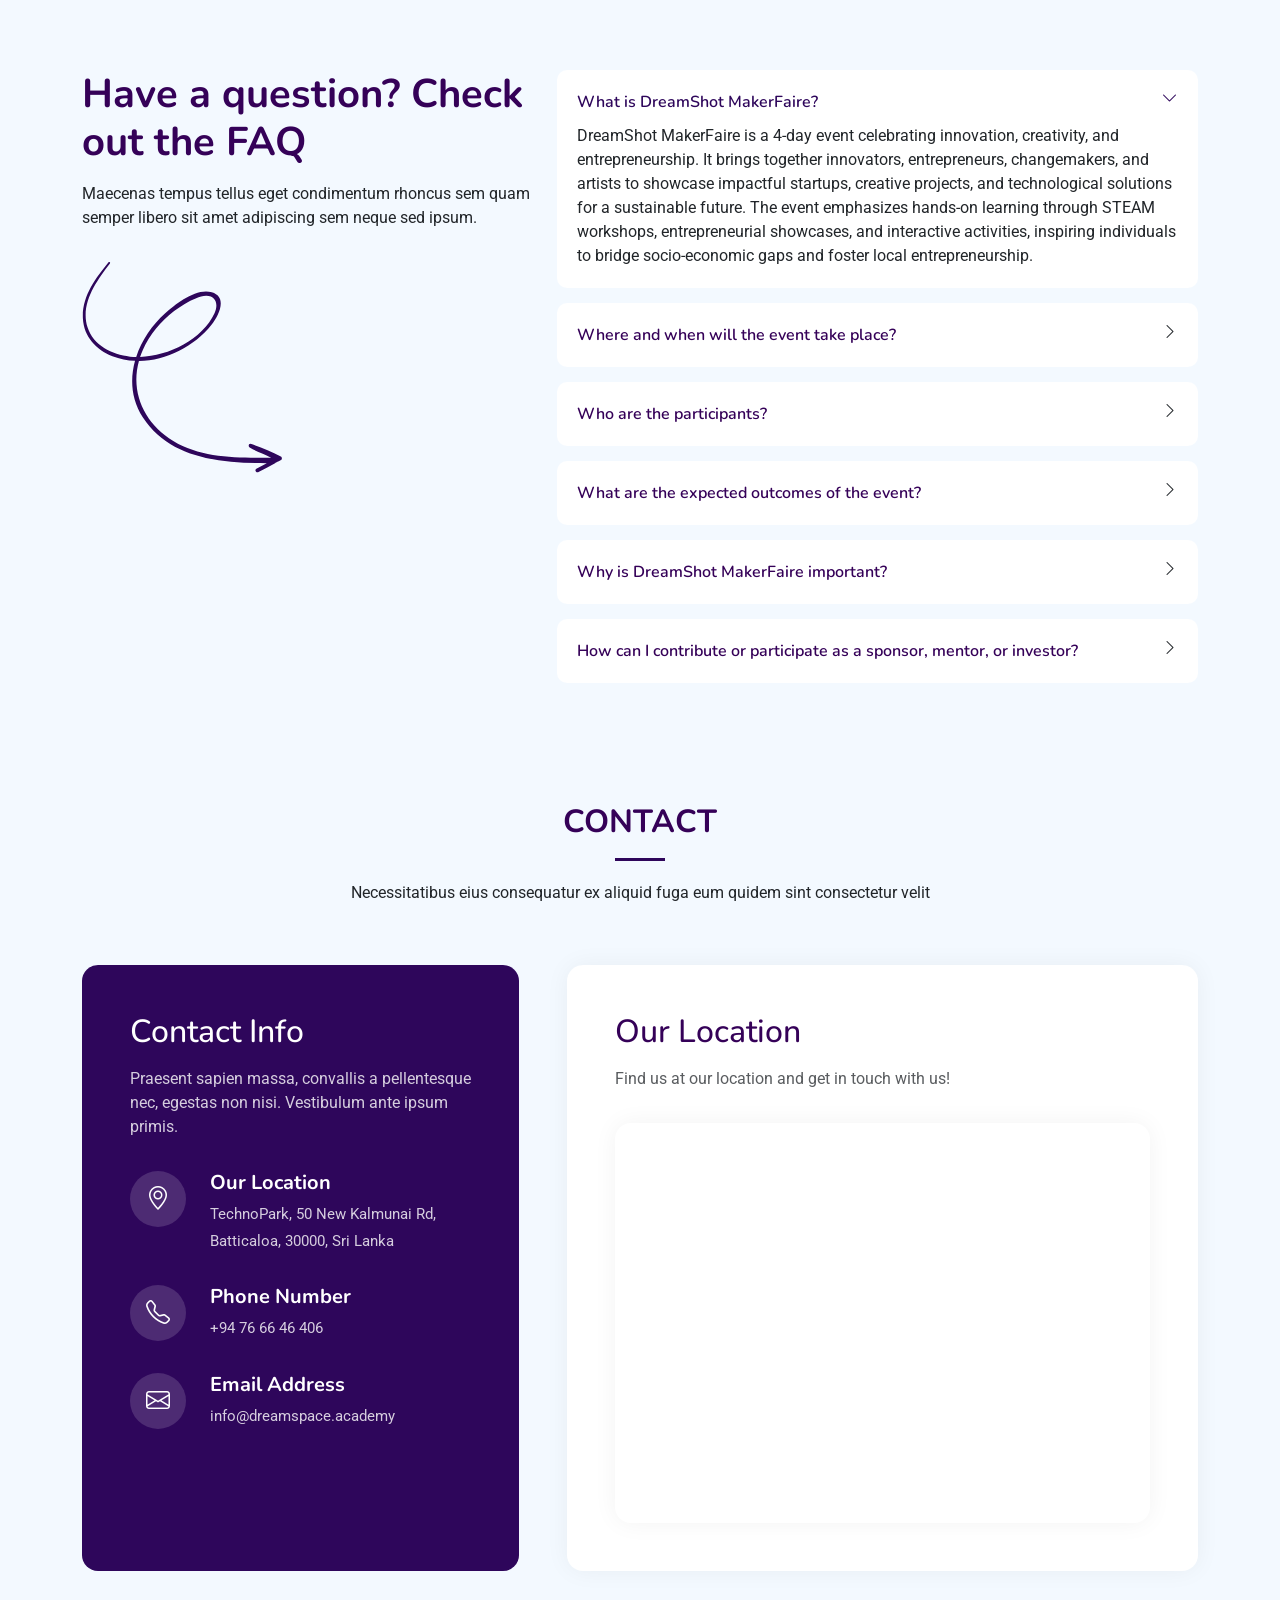
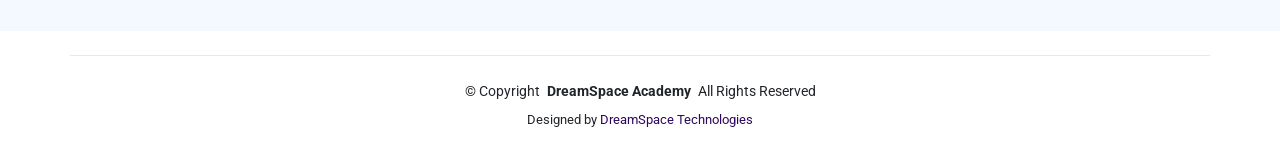
==== commit a6330faf: "fix: update nav bar" ====
--- a/index.html
+++ b/index.html
@@ -70,25 +70,19 @@
         <ul>
           <li><a href="#hero" class="active">Home</a></li>
           <li><a href="#about">About</a></li>
-          <li><a href="#features">Features</a></li>
-          <li><a href="#services">Services</a></li>
-          <li><a href="#pricing">Pricing</a></li>
-          <li class="dropdown"><a href="#"><span>Dropdown</span> <i class="bi bi-chevron-down toggle-dropdown"></i></a>
+          <!-- <li><a href="#features">Features</a></li> -->
+          <!-- <li><a href="#services">Services</a></li> -->
+          <!-- <li><a href="#pricing">Pricing</a></li> -->
+          <li class="dropdown"><a href="#events"><span>Events</span> <i class="bi bi-chevron-down toggle-dropdown"></i></a>
             <ul>
-              <li><a href="#">Dropdown 1</a></li>
-              <li class="dropdown"><a href="#"><span>Deep Dropdown</span> <i
-                    class="bi bi-chevron-down toggle-dropdown"></i></a>
-                <ul>
-                  <li><a href="#">Deep Dropdown 1</a></li>
-                  <li><a href="#">Deep Dropdown 2</a></li>
-                  <li><a href="#">Deep Dropdown 3</a></li>
-                  <li><a href="#">Deep Dropdown 4</a></li>
-                  <li><a href="#">Deep Dropdown 5</a></li>
-                </ul>
-              </li>
-              <li><a href="#">Dropdown 2</a></li>
-              <li><a href="#">Dropdown 3</a></li>
-              <li><a href="#">Dropdown 4</a></li>
+              <li><a href="#">Frontline Innovation</a></li>
+              <li><a href="#">Inspiring Entrepreneurship</a></li>
+              <li><a href="#">Creativepreneurs For Artists</a></li>
+              <li><a href="#">Reimagining Education</a></li>
+              <li><a href="#">Tech for Social AI for Good</a></li>
+              <li><a href="#">Poster Presentations Research & Ideas</a></li>
+              <li><a href="#">Short Talks and Panel Discussions</a></li>
+              <li><a href="#">Hackathons, Pitching Events, and Mentoring Sessions</a></li>
             </ul>
           </li>
           <li><a href="#contact">Contact</a></li>
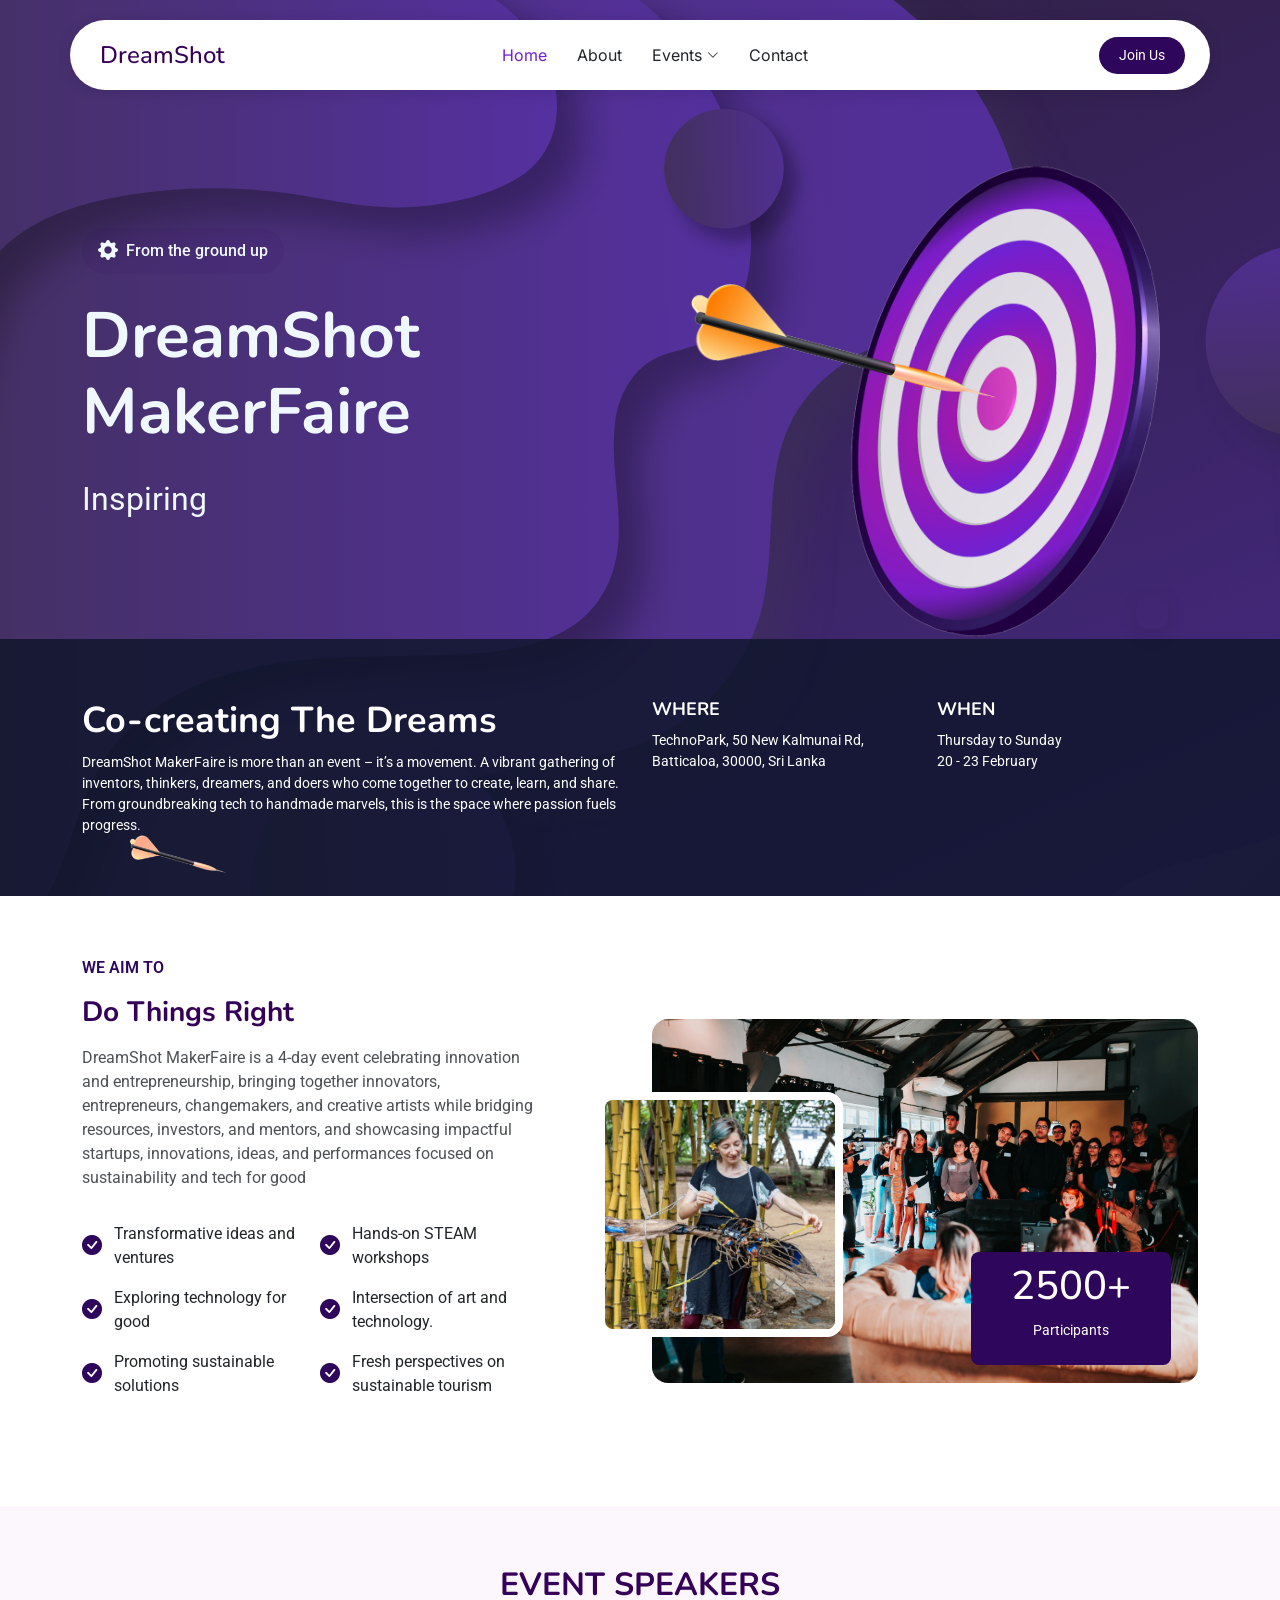
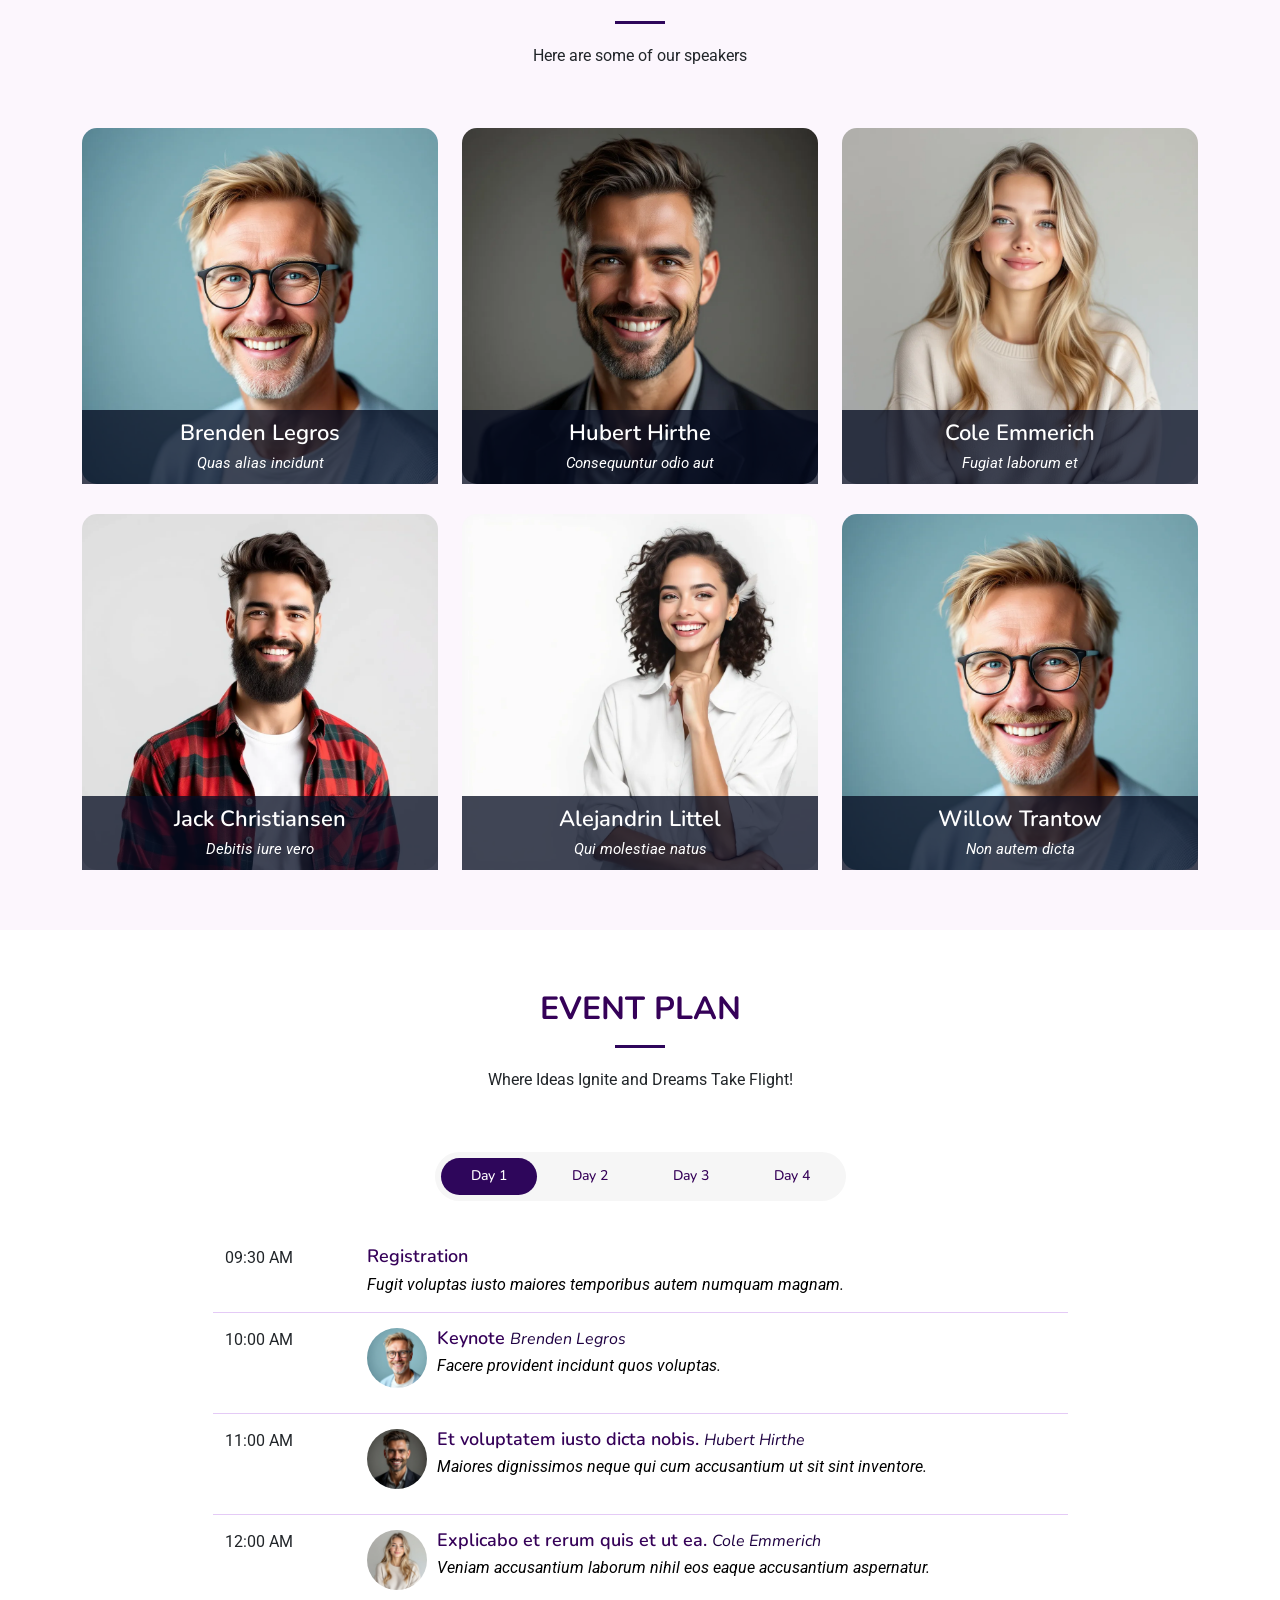
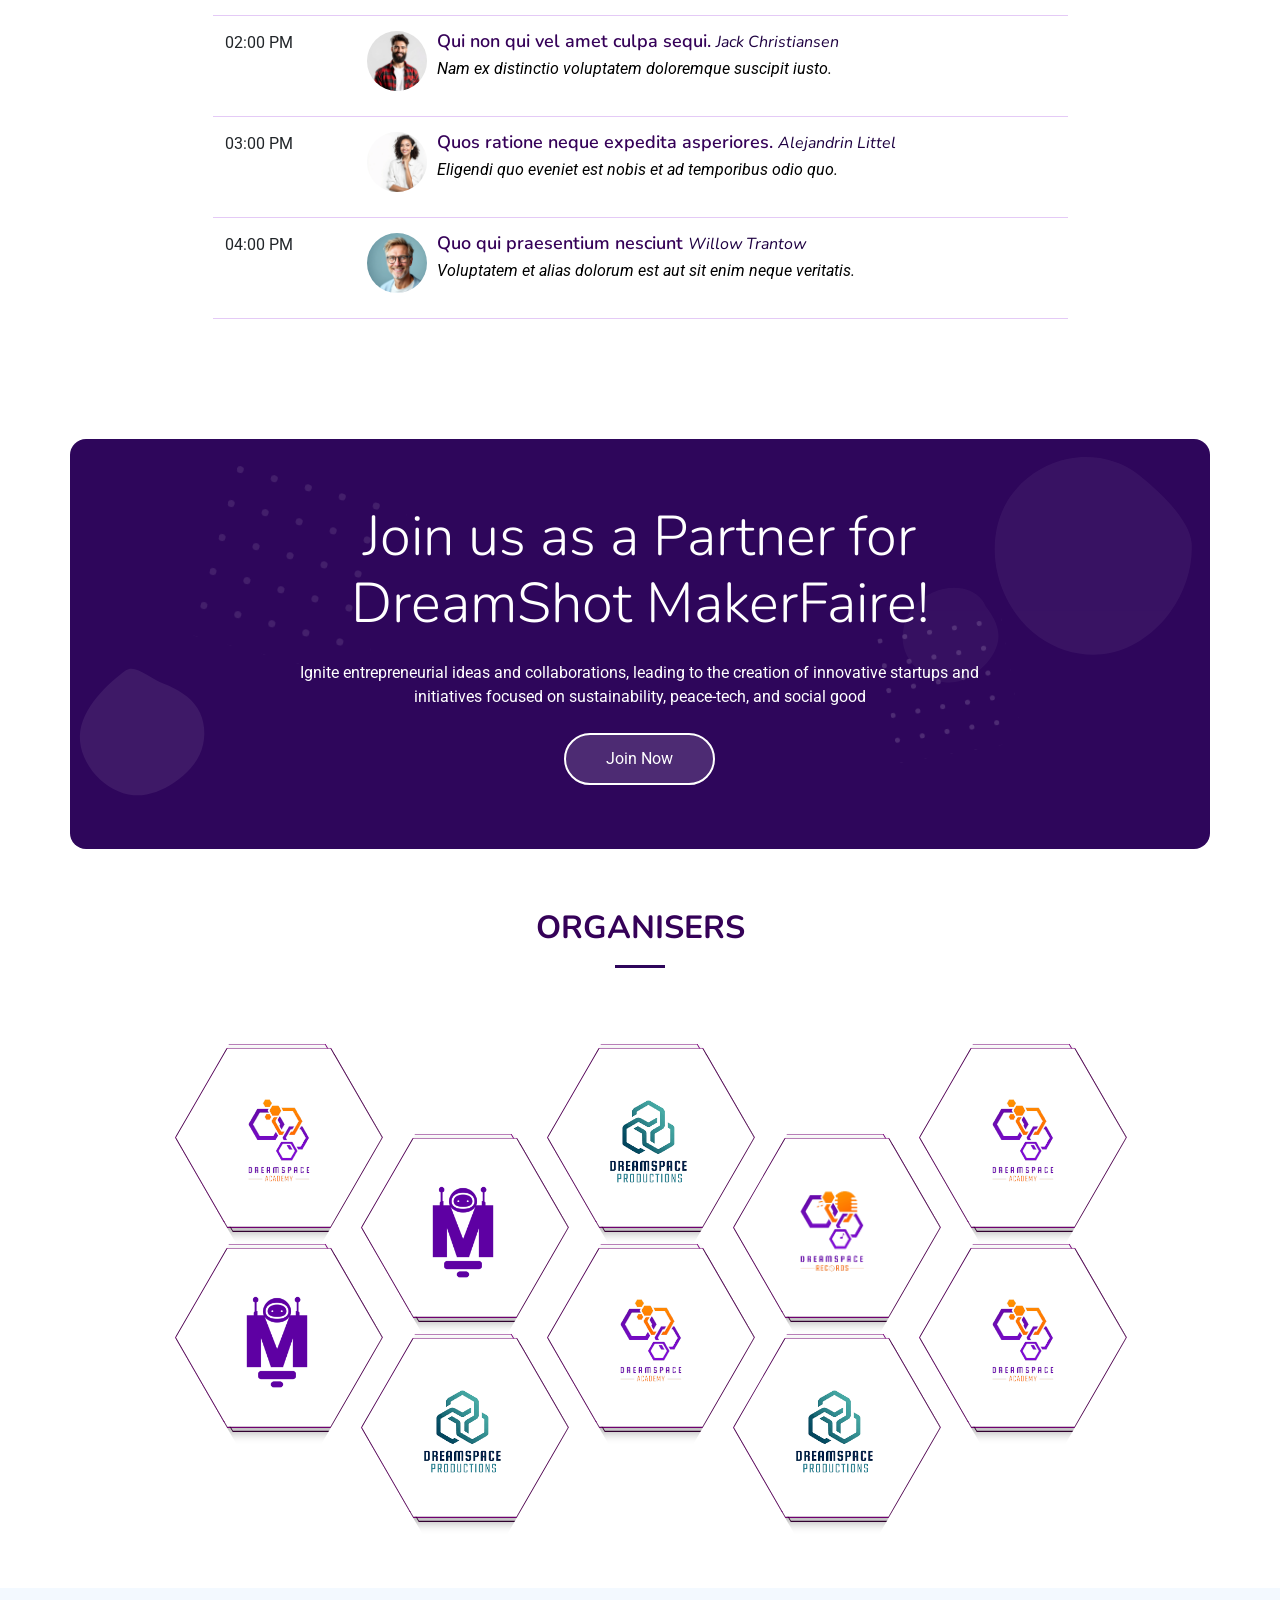
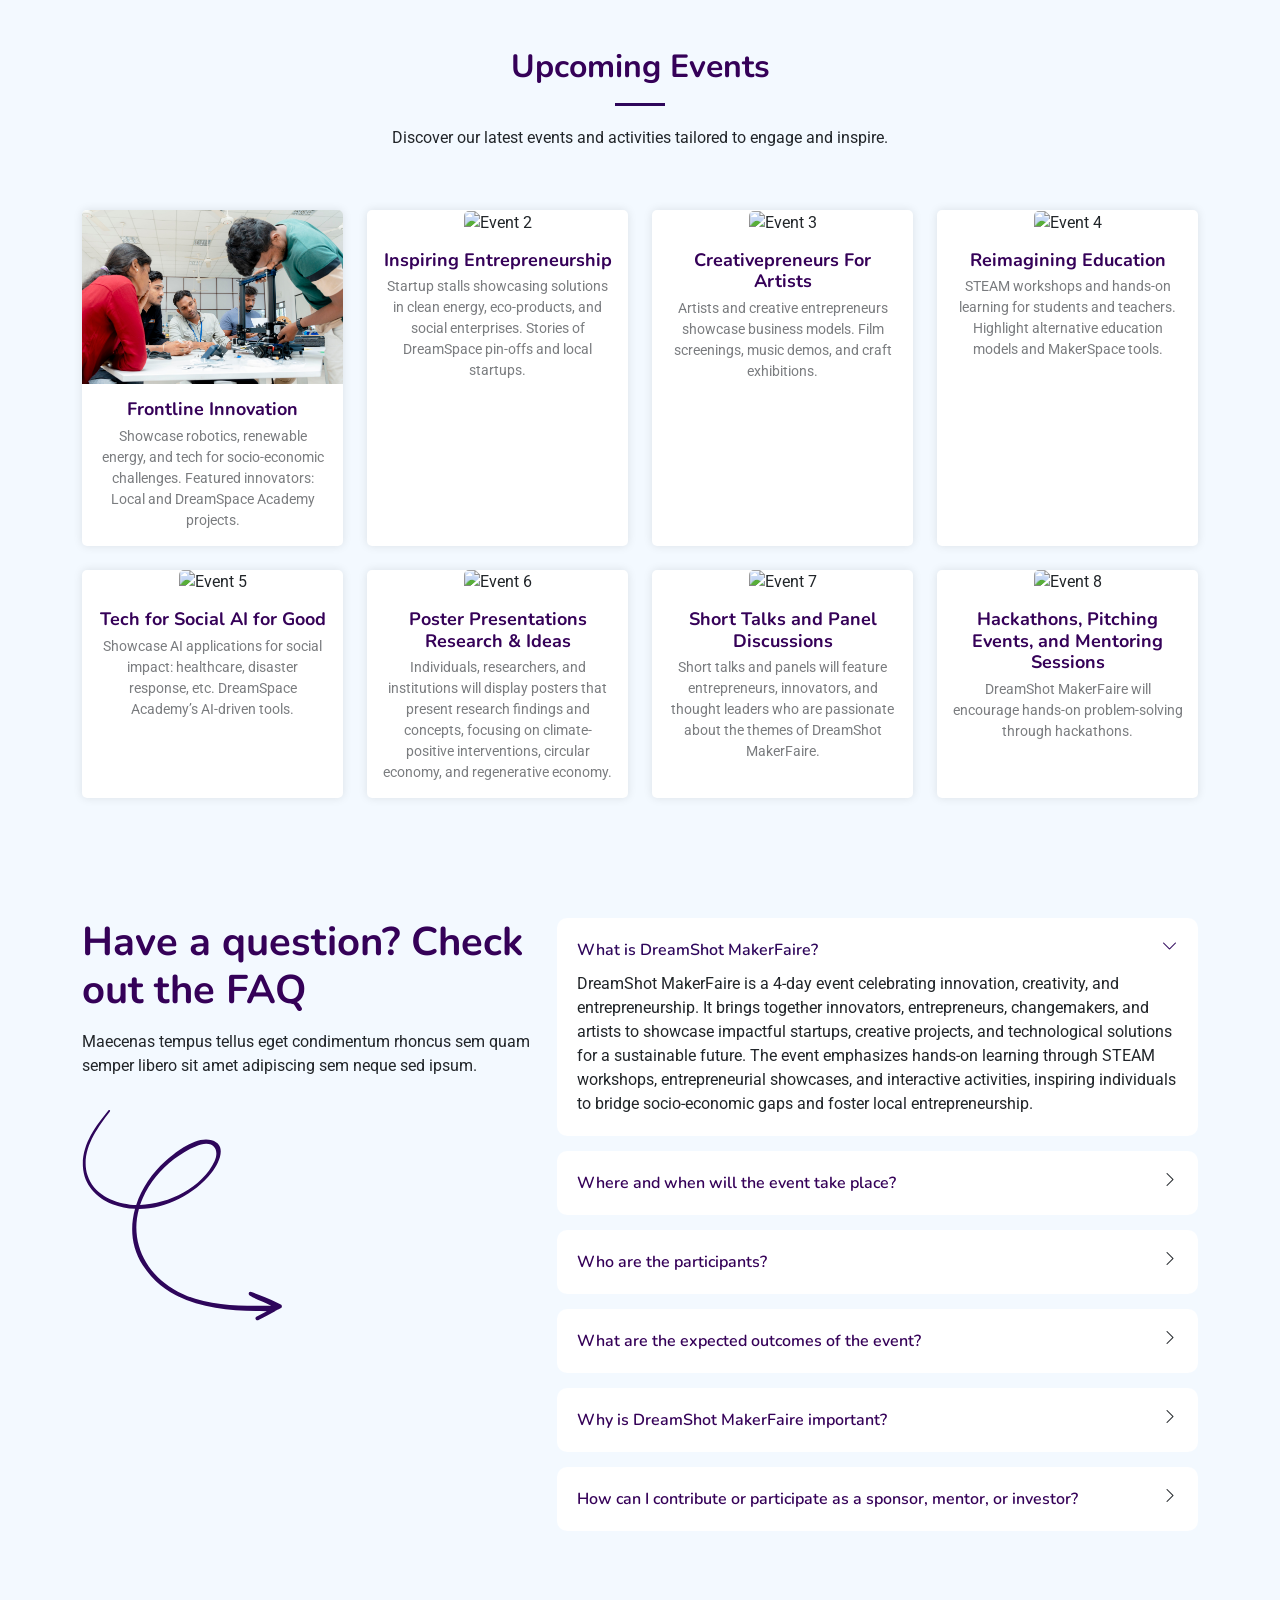
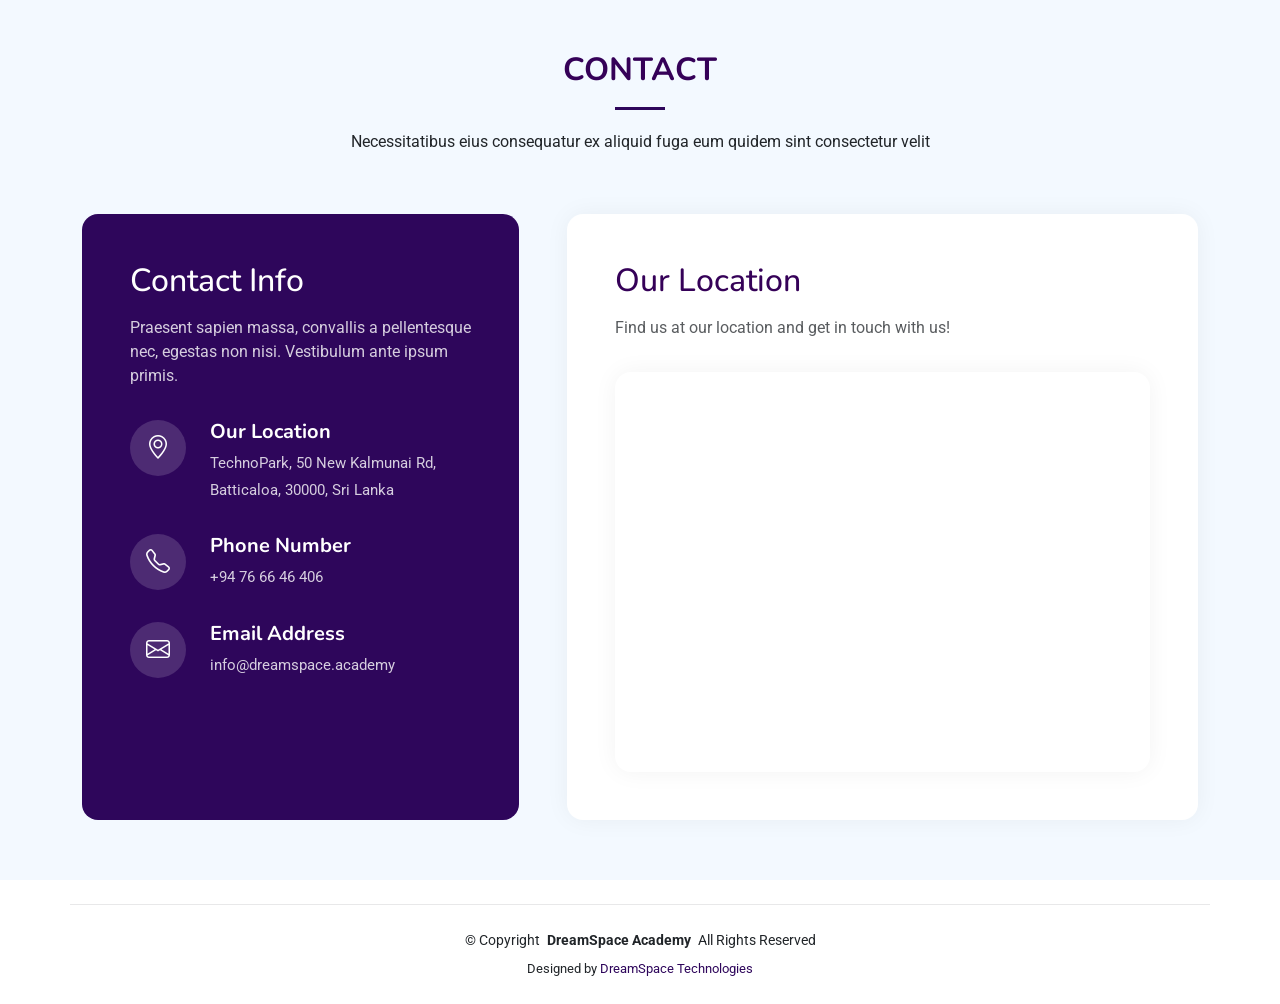
==== commit 8fff58ef: "fix:  hide serices section" ====
--- a/index.html
+++ b/index.html
@@ -1061,19 +1061,19 @@
 
 
     <!-- Services Section -->
-    <section id="services" class="services section light-background">
+    <!-- <section id="services" class="services section light-background"> -->
 
       <!-- Section Title -->
-      <div class="container section-title" data-aos="fade-up">
+      <!-- <div class="container section-title" data-aos="fade-up">
         <h2>SECTIONS</h2>
         <p>Necessitatibus eius consequatur ex aliquid fuga eum quidem sint consectetur velit</p>
-      </div><!-- End Section Title -->
-
-      <div class="container" data-aos="fade-up" data-aos-delay="100">
-
-        <div class="row g-4">
-
-          <div class="col-lg-6" data-aos="fade-up" data-aos-delay="100">
+      </div> End Section Title -->
+
+      <!-- <div class="container" data-aos="fade-up" data-aos-delay="100"> -->
+
+        <!-- <div class="row g-4"> -->
+
+          <!-- <div class="col-lg-6" data-aos="fade-up" data-aos-delay="100">
             <div class="service-card d-flex">
               <div class="icon flex-shrink-0">
                 <i class="bi bi-activity"></i>
@@ -1085,9 +1085,9 @@
                 <a href="service-details.html" class="read-more">Read More <i class="bi bi-arrow-right"></i></a>
               </div>
             </div>
-          </div><!-- End Service Card -->
-
-          <div class="col-lg-6" data-aos="fade-up" data-aos-delay="200">
+          </div>End Service Card -->
+
+          <!-- <div class="col-lg-6" data-aos="fade-up" data-aos-delay="200">
             <div class="service-card d-flex">
               <div class="icon flex-shrink-0">
                 <i class="bi bi-diagram-3"></i>
@@ -1099,9 +1099,9 @@
                 <a href="service-details.html" class="read-more">Read More <i class="bi bi-arrow-right"></i></a>
               </div>
             </div>
-          </div><!-- End Service Card -->
-
-          <div class="col-lg-6" data-aos="fade-up" data-aos-delay="300">
+          </div>End Service Card -->
+
+          <!-- <div class="col-lg-6" data-aos="fade-up" data-aos-delay="300">
             <div class="service-card d-flex">
               <div class="icon flex-shrink-0">
                 <i class="bi bi-easel"></i>
@@ -1113,9 +1113,9 @@
                 <a href="service-details.html" class="read-more">Read More <i class="bi bi-arrow-right"></i></a>
               </div>
             </div>
-          </div><!-- End Service Card -->
-
-          <div class="col-lg-6" data-aos="fade-up" data-aos-delay="400">
+          </div>End Service Card -->
+
+          <!-- <div class="col-lg-6" data-aos="fade-up" data-aos-delay="400">
             <div class="service-card d-flex">
               <div class="icon flex-shrink-0">
                 <i class="bi bi-clipboard-data"></i>
@@ -1127,13 +1127,13 @@
                 <a href="service-details.html" class="read-more">Read More <i class="bi bi-arrow-right"></i></a>
               </div>
             </div>
-          </div><!-- End Service Card -->
-
-        </div>
-
-      </div>
-
-    </section><!-- /Services Section -->
+          </div>End Service Card -->
+
+        <!-- </div> -->
+
+      <!-- </div> -->
+
+    <!-- </section>/Services Section -->
 
     <!-- Faq Section -->
     <section class="faq-9 faq section light-background" id="faq">
--- a/assets/css/main.css
+++ b/assets/css/main.css
@@ -2558,9 +2558,9 @@
 /*--------------------------------------------------------------
 # Starter Section Section
 --------------------------------------------------------------*/
-.starter-section {
+/* .starter-section { */
   /* Add your styles here */
-}
+/* } */
 
 
 /*--------------------------------------------------------------
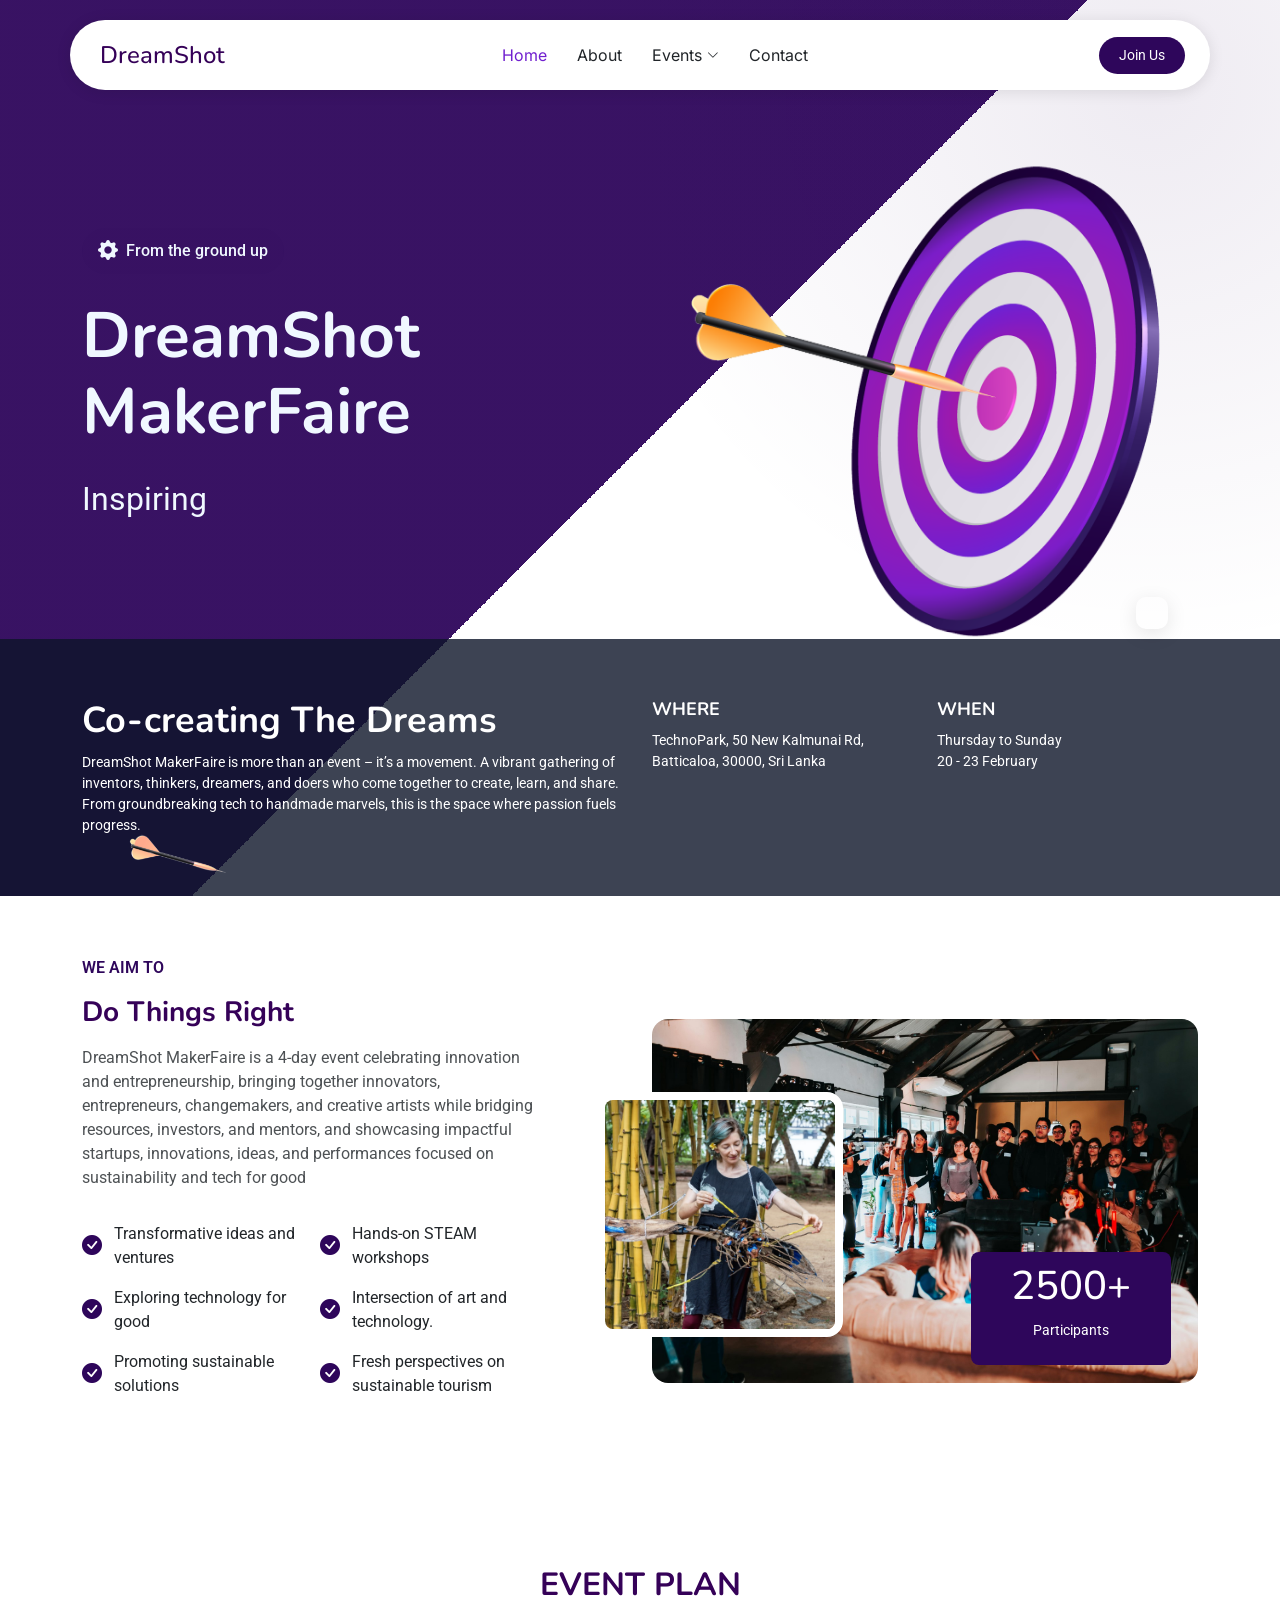
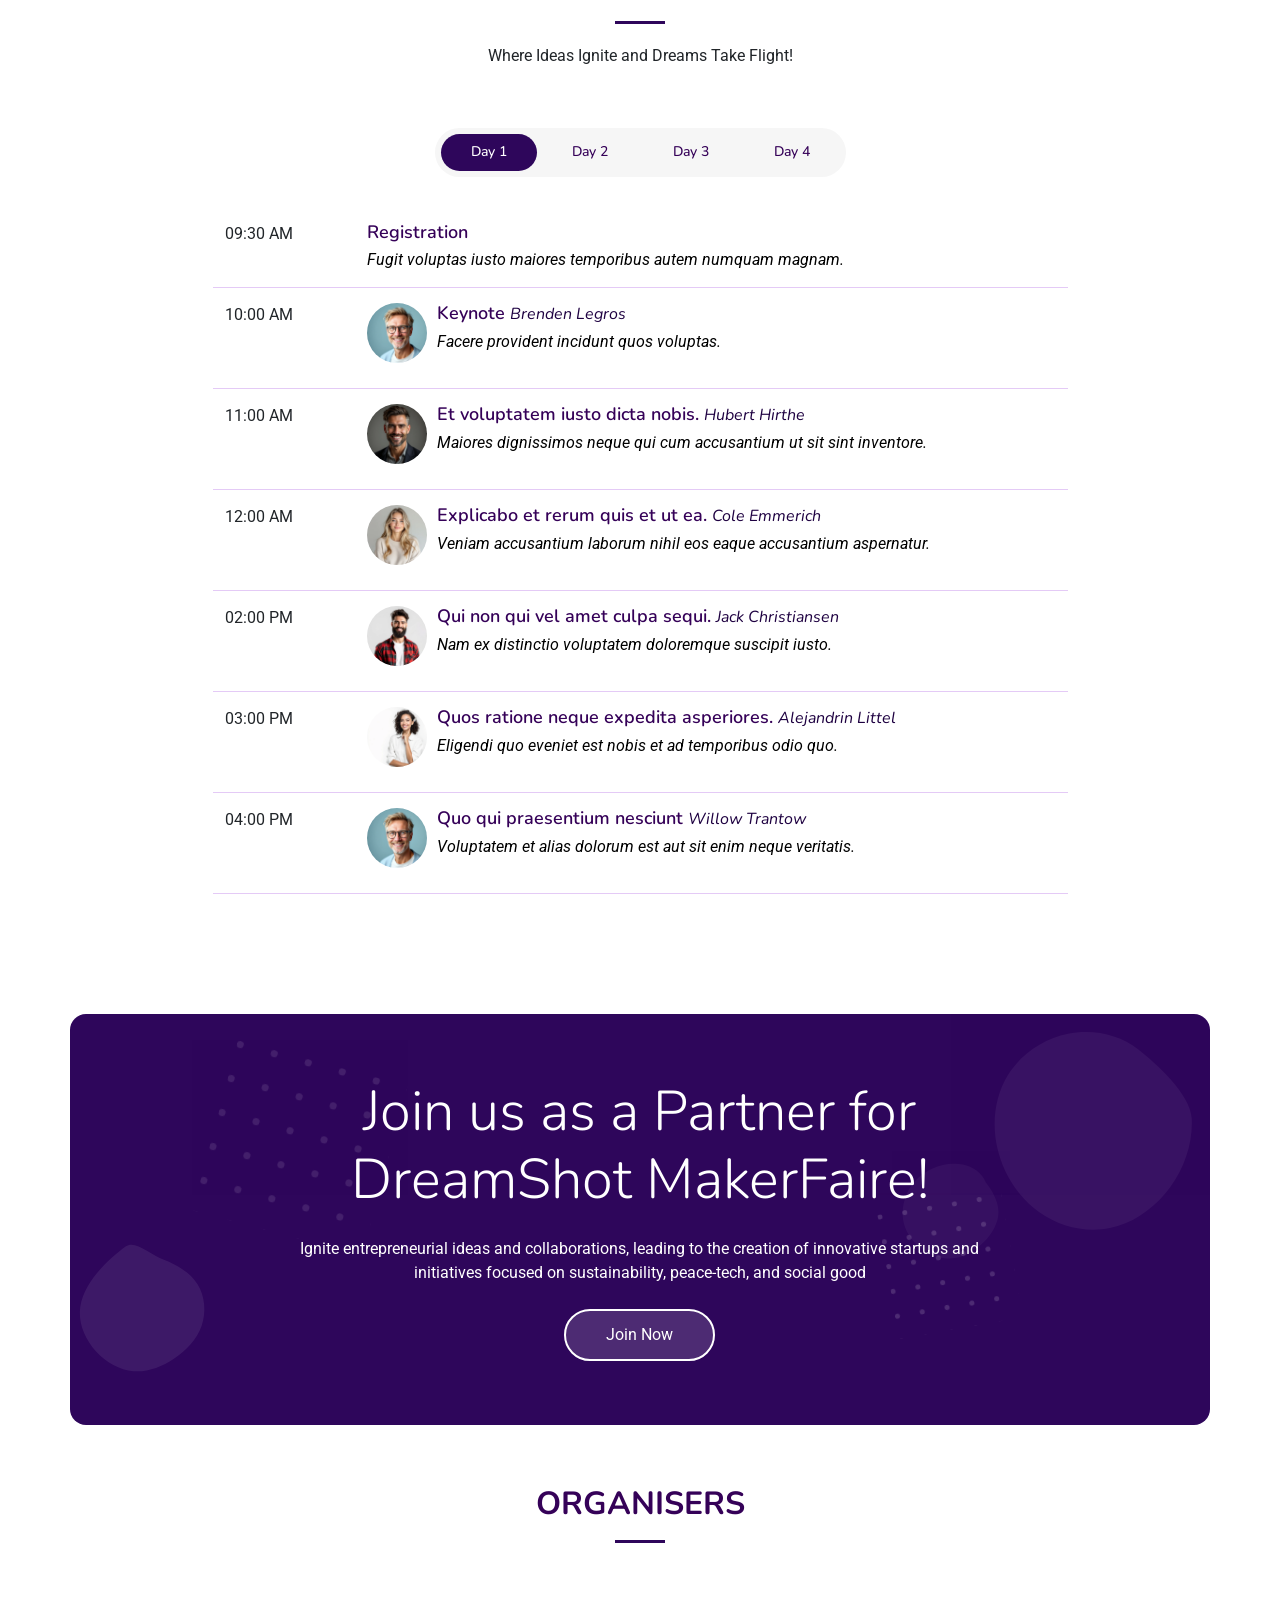
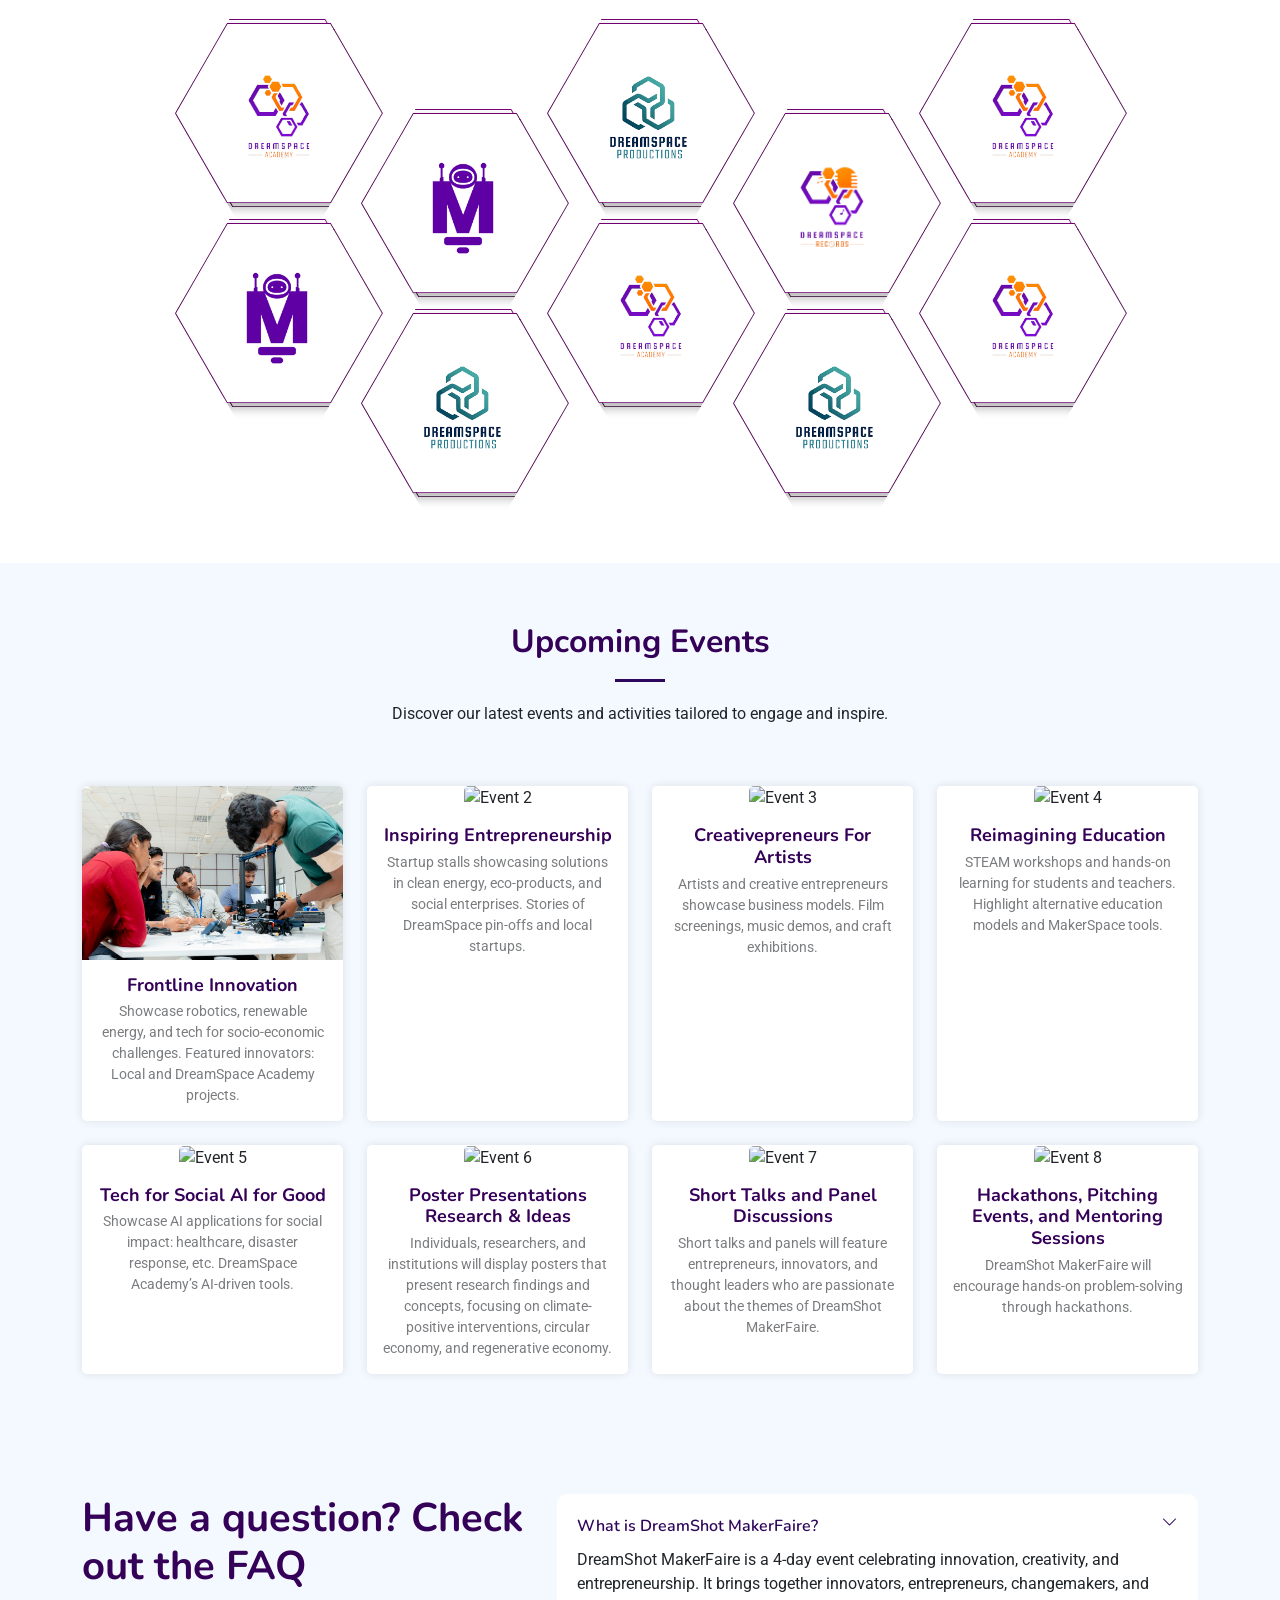
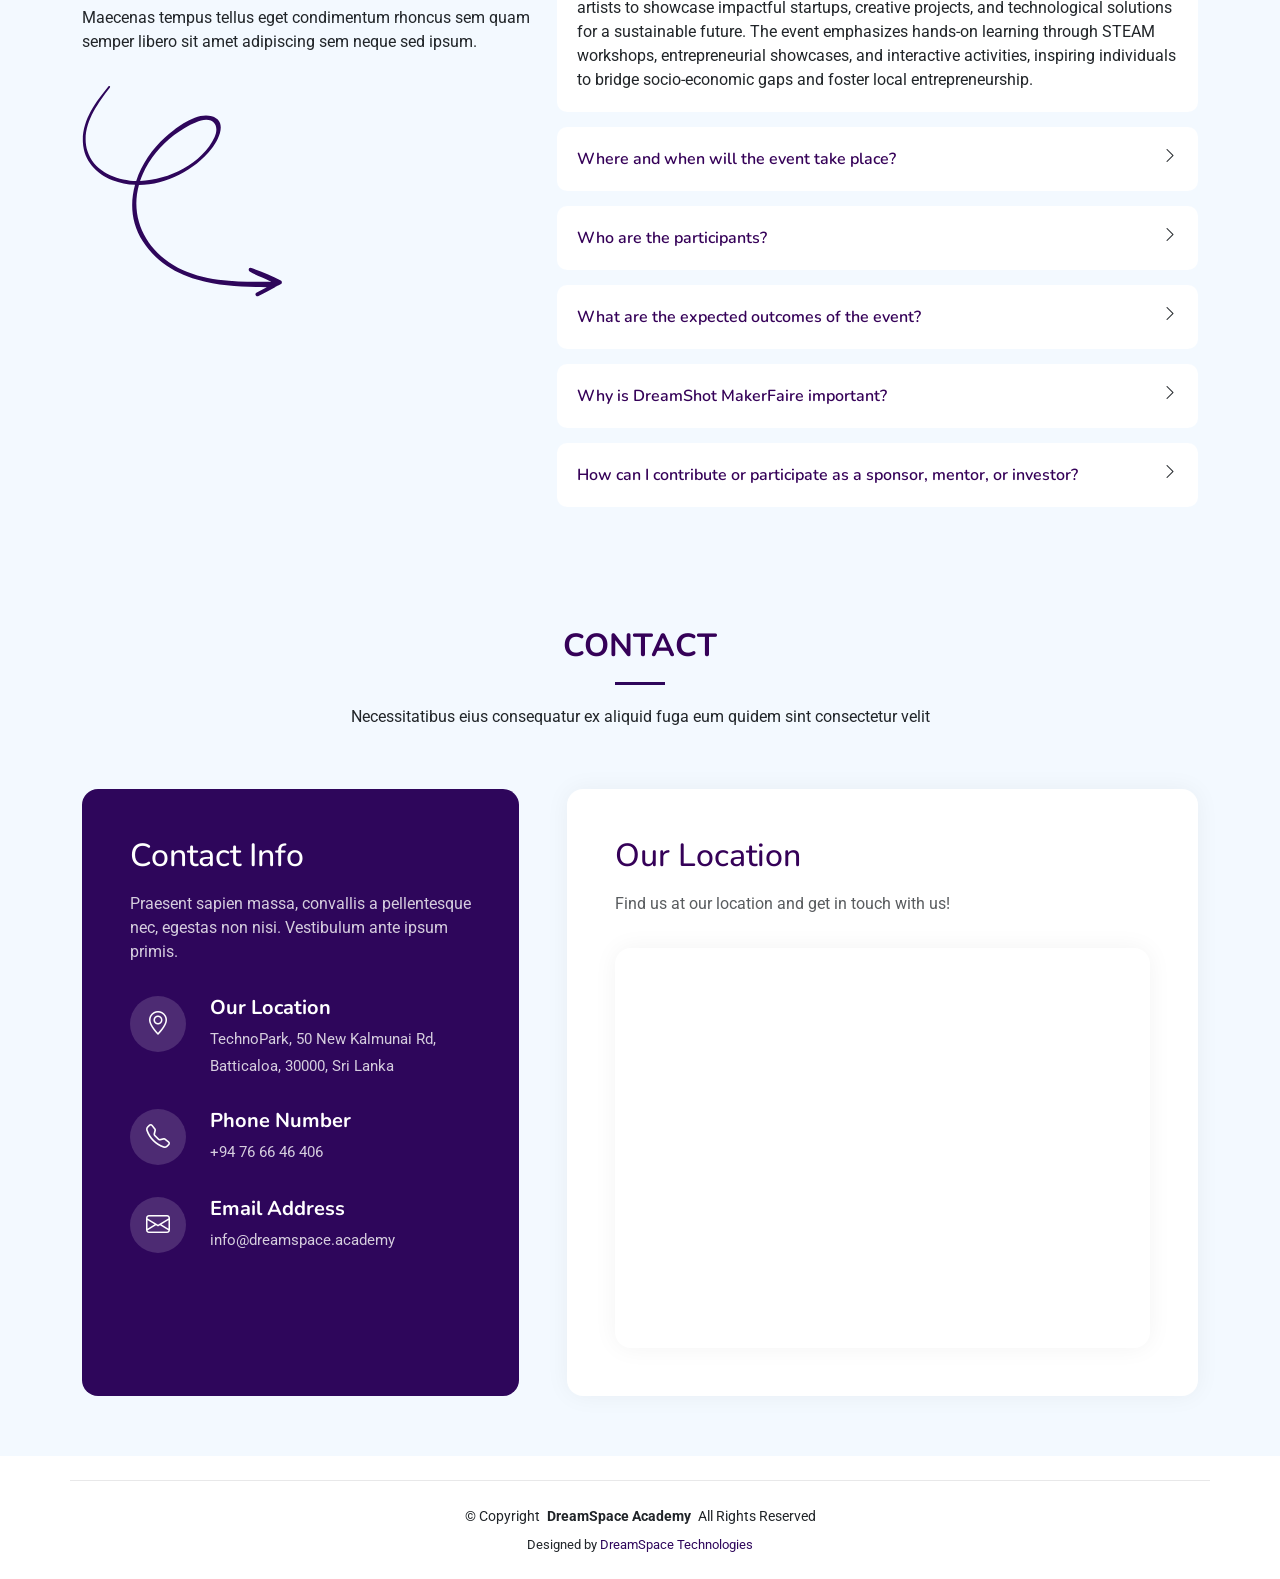
==== commit 0e8e45b4: "hide Speakers section" ====
--- a/index.html
+++ b/index.html
@@ -237,15 +237,15 @@
     </section><!-- /About Section -->
 
     <!-- Speakers Section -->
-    <section id="speakers" class=" section">
-      <div class="container">
+    <!-- <section id="speakers" class=" section"> -->
+      <!-- <div class="container"> -->
         <!-- Section Title -->
-        <div class="container section-title" data-aos="fade-up">
-          <h2>EVENT SPEAKERS</h2>
+        <!-- <div class="container section-title" data-aos="fade-up"> -->
+          <!-- <h2>EVENT SPEAKERS</h2>
           <p>Here are some of our speakers</p>
-        </div><!-- End Section Title -->
-
-        <div class="row">
+        </div>End Section Title -->
+
+        <!-- <div class="row">
           <div class="col-lg-4 col-md-6">
             <div class="speaker">
               <img src="assets/img/avatar-1.webp" alt="Speaker 1" class="img-fluid">
@@ -337,8 +337,8 @@
             </div>
           </div>
         </div>
-      </div>
-    </section><!-- Speakers Section -->
+      </div> -->
+    <!-- </section>Speakers Section -->
 
 
     <!-- Agenda Section -->
--- a/assets/css/main.css
+++ b/assets/css/main.css
@@ -662,16 +662,16 @@
   position: relative;
   padding-top: 160px;
   background: url('../img/hero-bg.svg');
-  background-position: center; /* Center the image */
-  background-repeat: no-repeat; /* Do not repeat the image */
+  background-position: center;
+  background-repeat: no-repeat; 
   background-size: cover;
   padding-bottom: 0;
-  /* background: linear-gradient(
+  background: linear-gradient(
     135deg,
     color-mix(in srgb, var(--accent-color), transparent 5%) 50%,
     color-mix(in srgb, var(--accent-color), transparent 8%) 25%,
     transparent 50%
-  ); */
+  );
 }
 
 .hero::before {
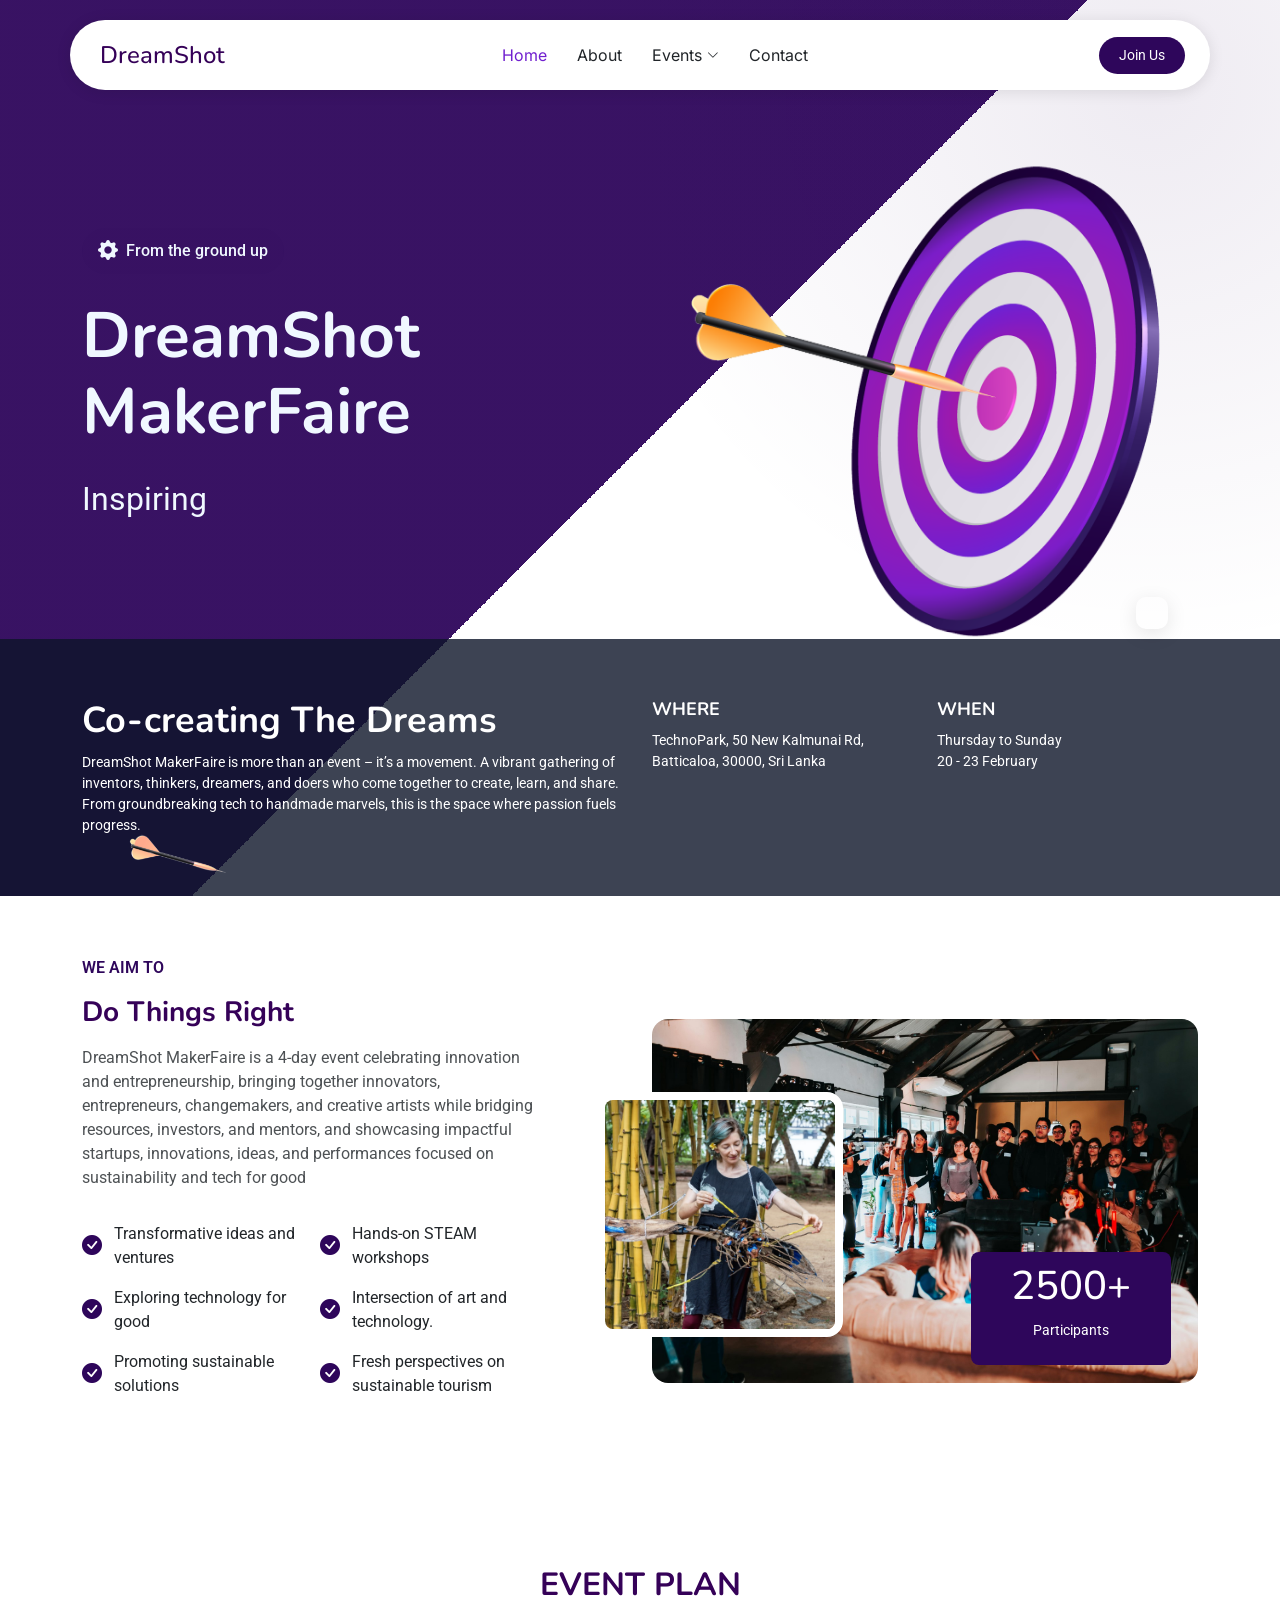
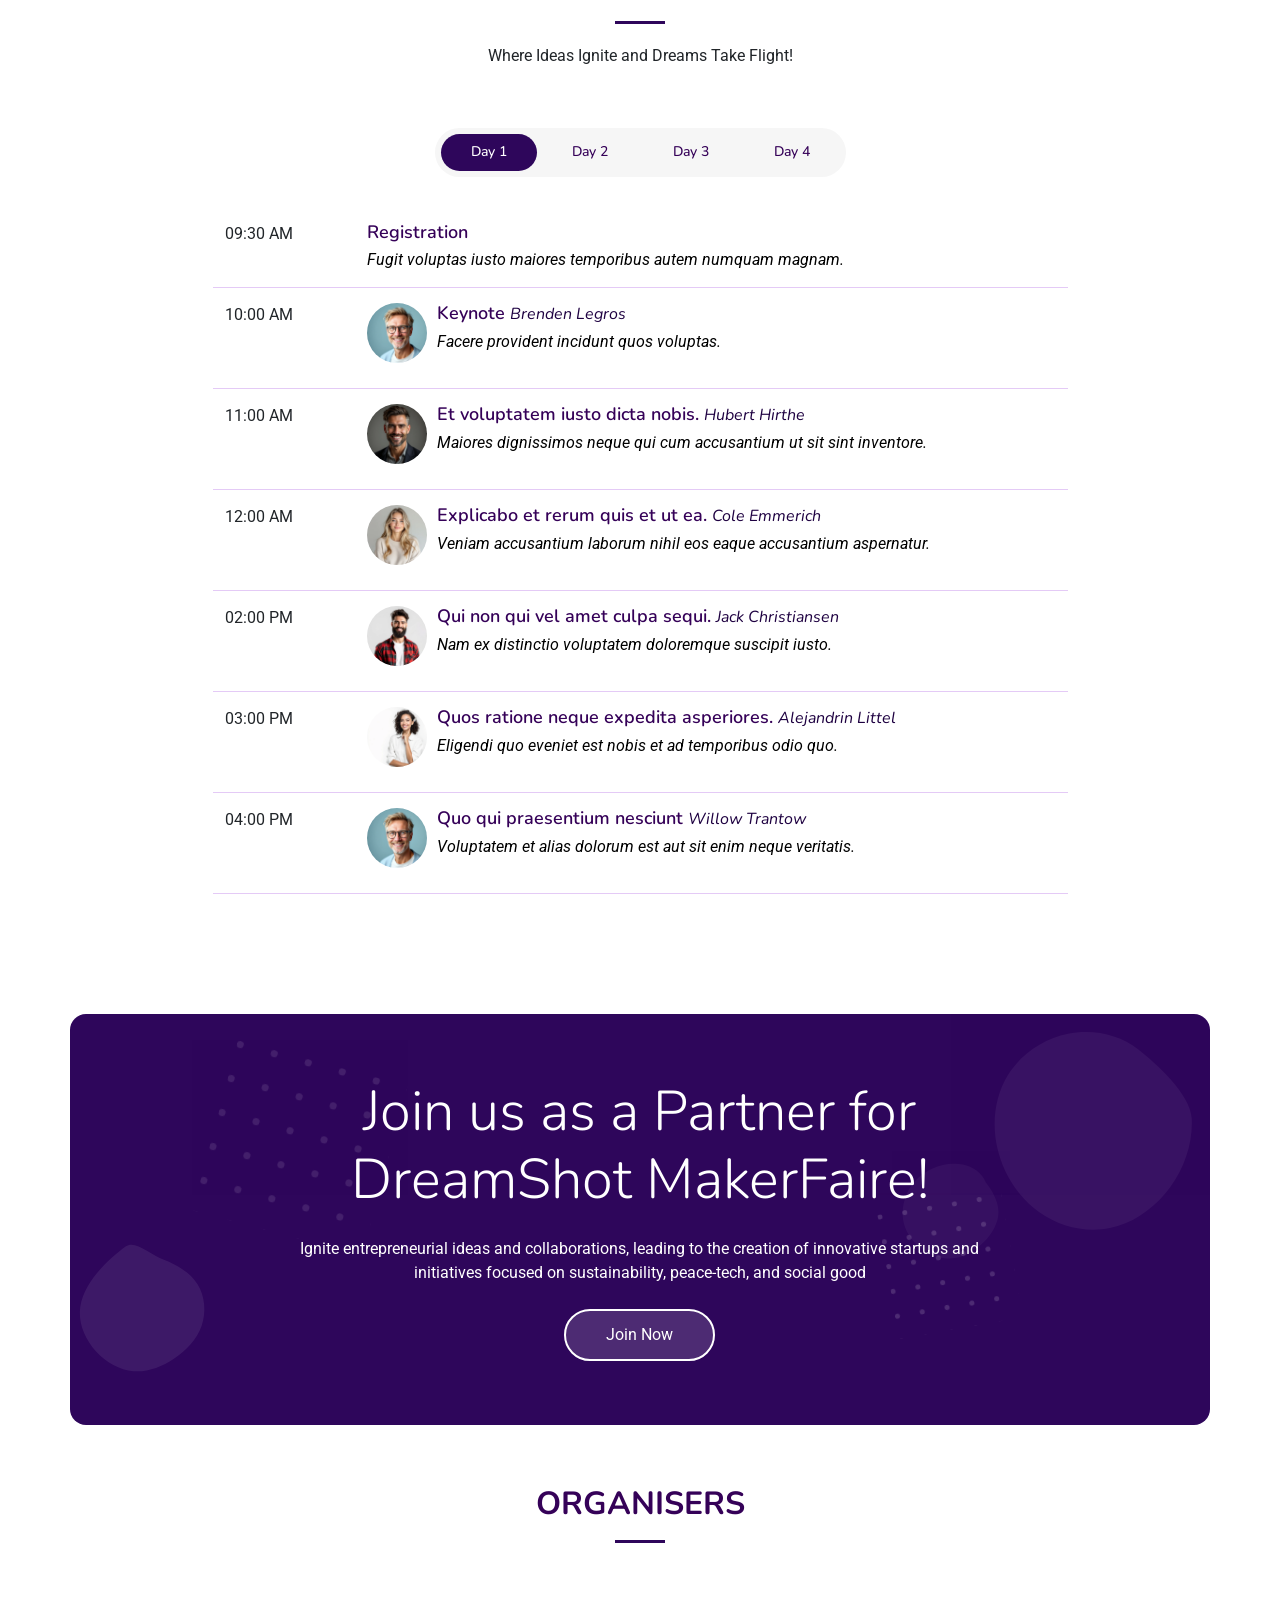
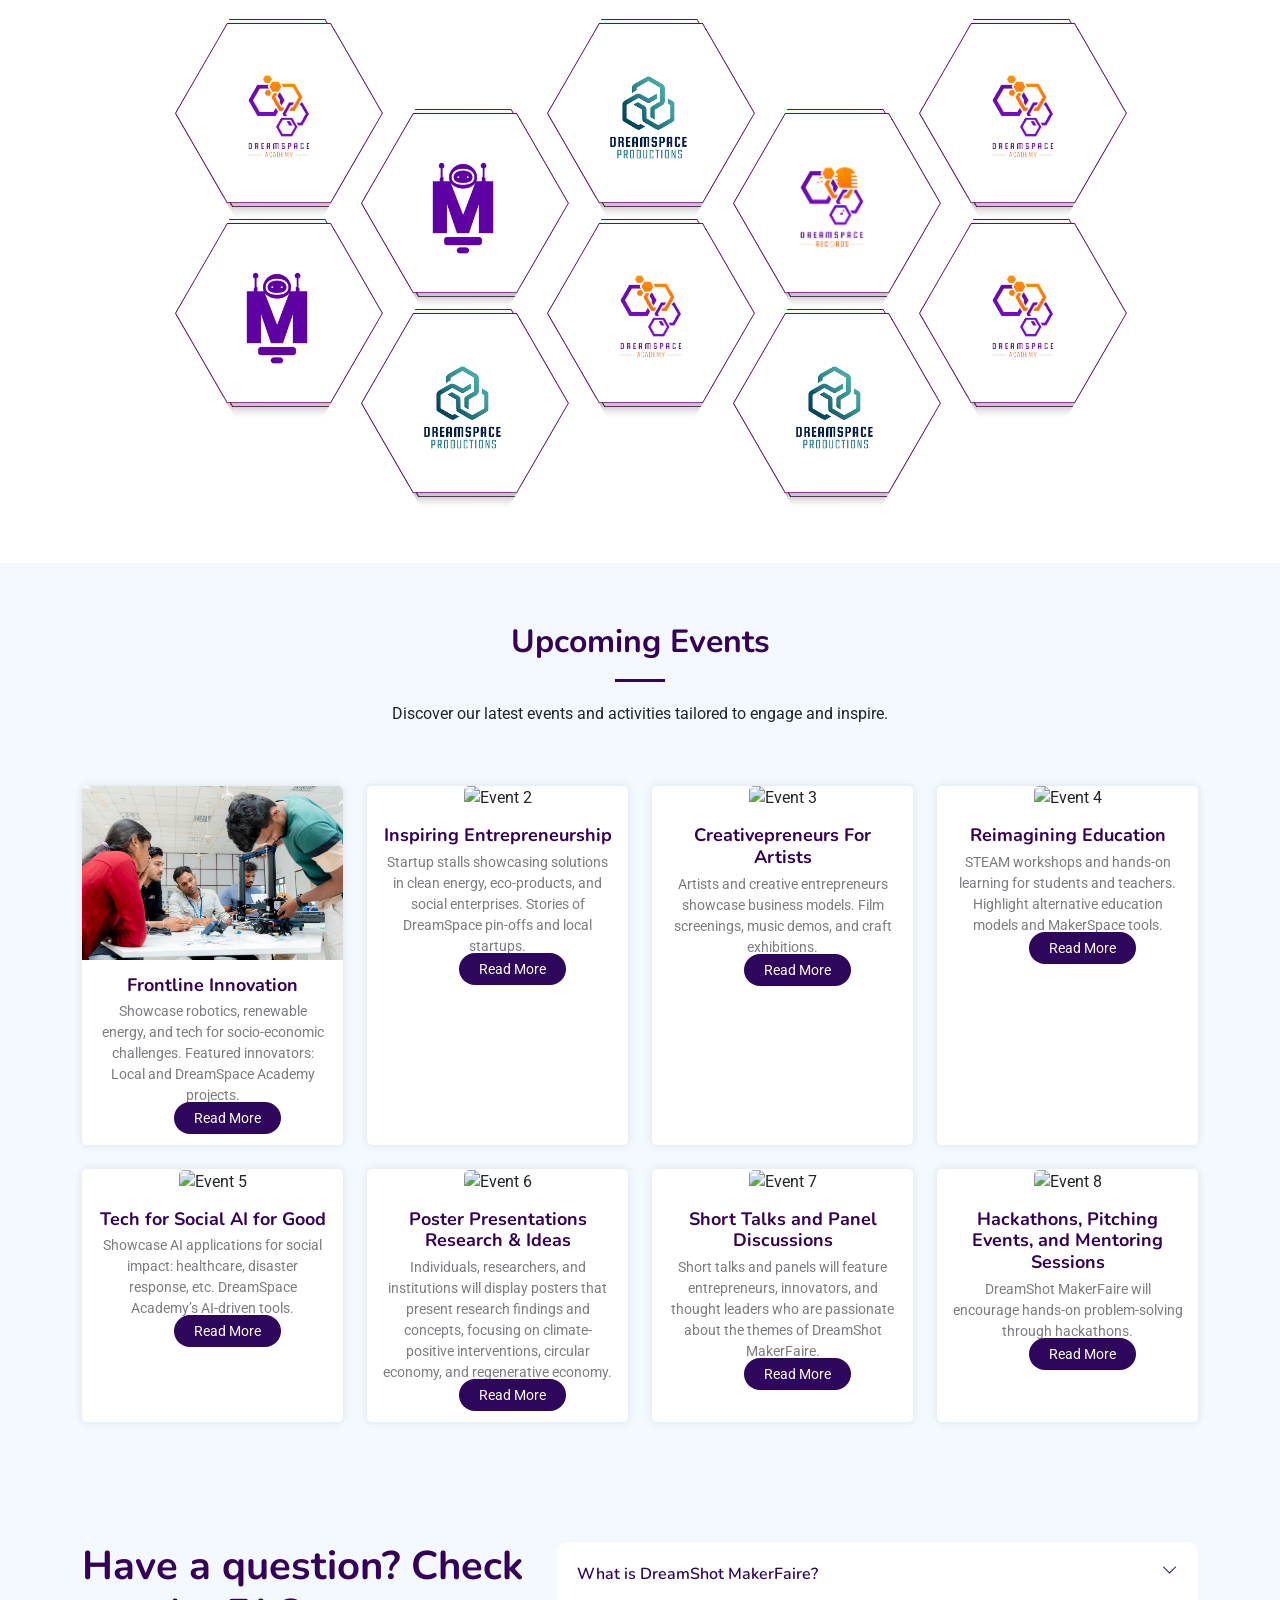
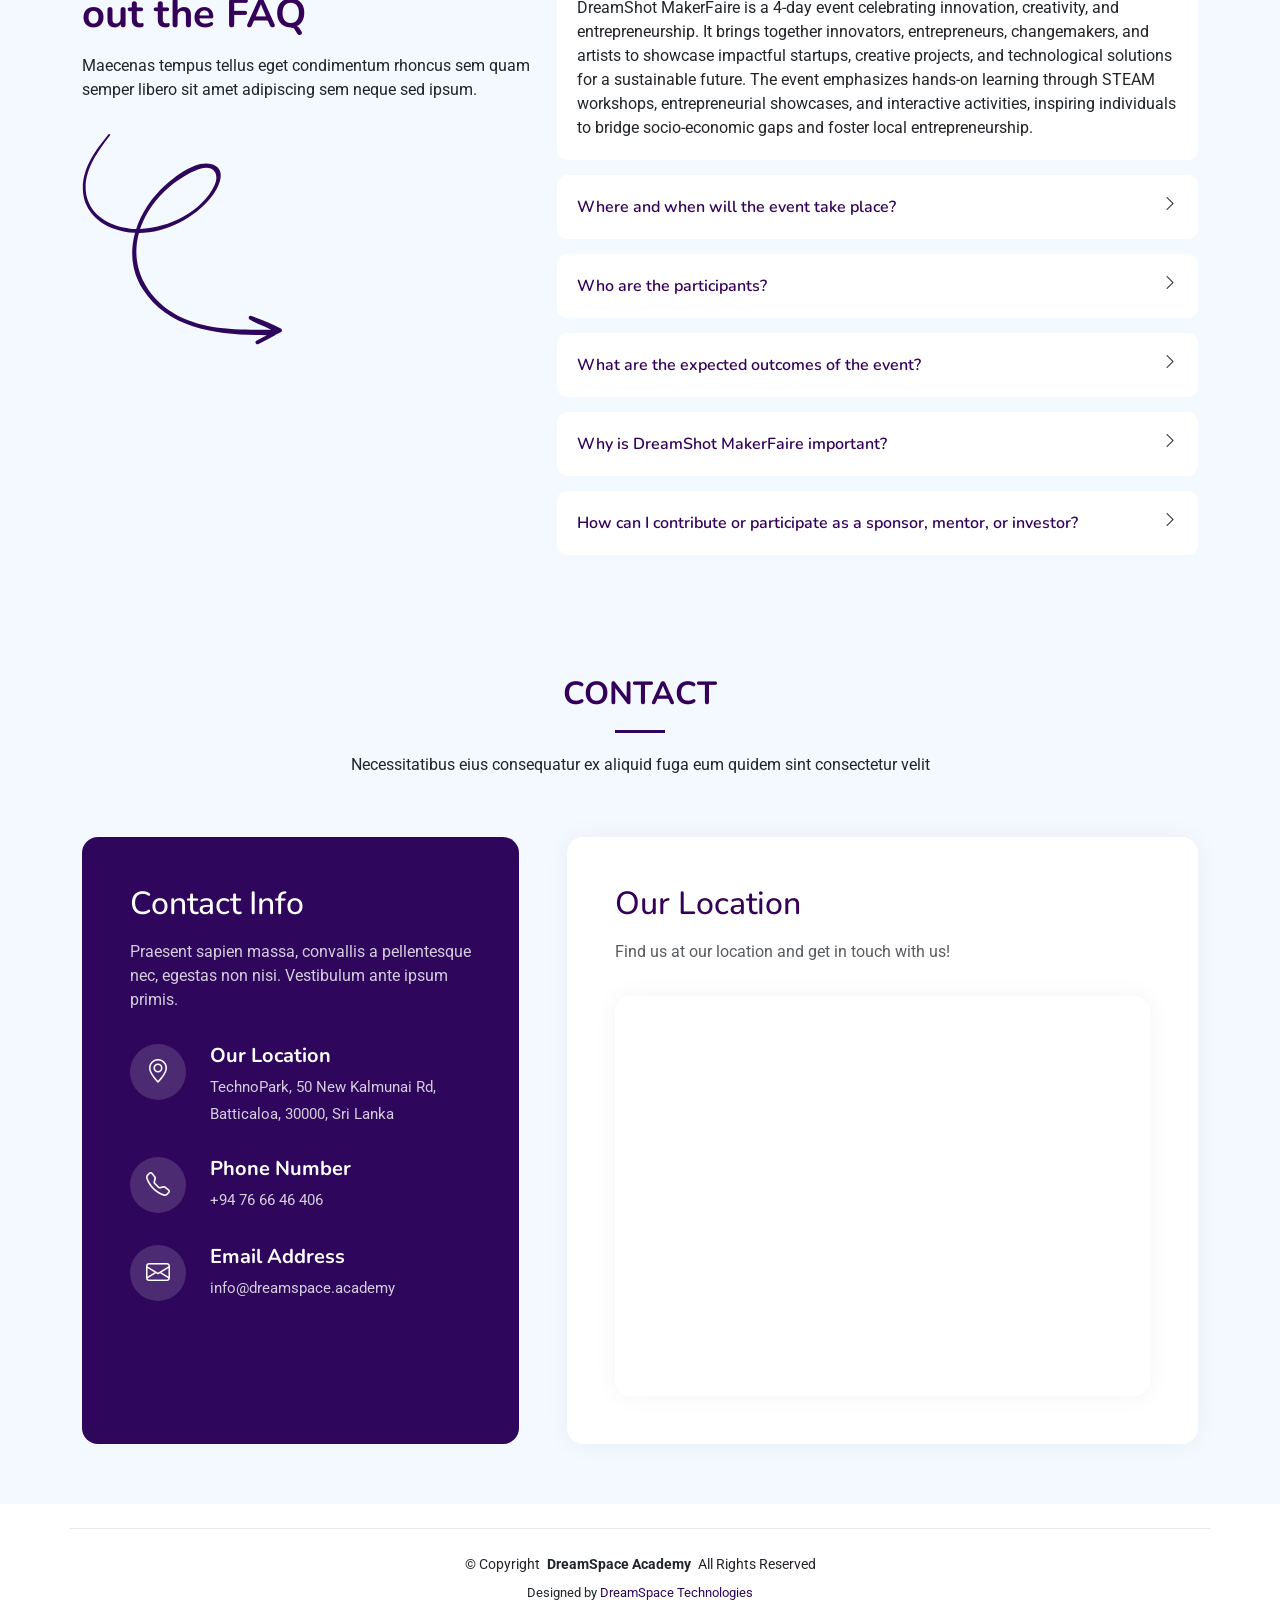
==== commit 17345550: "feat: add buttons in event section" ====
--- a/index.html
+++ b/index.html
@@ -966,10 +966,12 @@
           <div class="event-info">
             <h4>Frontline Innovation</h4>
             <p>Showcase robotics, renewable energy, and tech for socio-economic challenges. Featured innovators: Local and DreamSpace Academy projects.</p>
+            <a href="assets/img/events/Event-1.html" class="btn-readmore">Read More</a>
+
           </div>
         </div>
       </div><!-- End Event 1 -->
-
+  
       <!-- Event 2 -->
       <div class="col-lg-3 col-md-6 d-flex align-items-stretch" data-aos="fade-up" data-aos-delay="200">
         <div class="event-item">
@@ -979,10 +981,11 @@
           <div class="event-info">
             <h4>Inspiring Entrepreneurship</h4>
             <p>Startup stalls showcasing solutions in clean energy, eco-products, and social enterprises. Stories of DreamSpace pin-offs and local startups.</p>
+            <a href="assets/img/events/Event-2.html" class="btn-readmore">Read More</a>
           </div>
         </div>
       </div><!-- End Event 2 -->
-
+  
       <!-- Event 3 -->
       <div class="col-lg-3 col-md-6 d-flex align-items-stretch" data-aos="fade-up" data-aos-delay="300">
         <div class="event-item">
@@ -992,10 +995,11 @@
           <div class="event-info">
             <h4>Creativepreneurs For Artists</h4>
             <p>Artists and creative entrepreneurs showcase business models. Film screenings, music demos, and craft exhibitions.</p>
+            <a href="assets/img/events/Event-3.html" class="btn-readmore">Read More</a>
           </div>
         </div>
       </div><!-- End Event 3 -->
-
+  
       <!-- Event 4 -->
       <div class="col-lg-3 col-md-6 d-flex align-items-stretch" data-aos="fade-up" data-aos-delay="400">
         <div class="event-item">
@@ -1005,11 +1009,12 @@
           <div class="event-info">
             <h4>Reimagining Education</h4>
             <p>STEAM workshops and hands-on learning for students and teachers. Highlight alternative education models and MakerSpace tools.</p>
+            <a href="assets/img/events/Event-4.html" class="btn-readmore">Read More</a>
           </div>
         </div>
       </div><!-- End Event 4 -->
-
-      <!-- Repeat similar structure for Event 5 to Event 8 -->
+  
+      <!-- Event 5 -->
       <div class="col-lg-3 col-md-6 d-flex align-items-stretch" data-aos="fade-up" data-aos-delay="500">
         <div class="event-item">
           <div class="event-img">
@@ -1018,9 +1023,12 @@
           <div class="event-info">
             <h4>Tech for Social AI for Good</h4>
             <p>Showcase AI applications for social impact: healthcare, disaster response, etc. DreamSpace Academy’s AI-driven tools.</p>
-          </div>
-        </div>
-      </div>
+            <a href="assets/img/events/Event-5.html" class="btn-readmore">Read More</a>
+          </div>
+        </div>
+      </div><!-- End Event 5 -->
+  
+      <!-- Event 6 -->
       <div class="col-lg-3 col-md-6 d-flex align-items-stretch" data-aos="fade-up" data-aos-delay="600">
         <div class="event-item">
           <div class="event-img">
@@ -1029,9 +1037,12 @@
           <div class="event-info">
             <h4>Poster Presentations Research & Ideas</h4>
             <p>Individuals, researchers, and institutions will display posters that present research findings and concepts, focusing on climate-positive interventions, circular economy, and regenerative economy.</p>
-          </div>
-        </div>
-      </div>
+            <a href="assets/img/events/Event-6.html" class="btn-readmore">Read More</a>
+          </div>
+        </div>
+      </div><!-- End Event 6 -->
+  
+      <!-- Event 7 -->
       <div class="col-lg-3 col-md-6 d-flex align-items-stretch" data-aos="fade-up" data-aos-delay="700">
         <div class="event-item">
           <div class="event-img">
@@ -1040,9 +1051,12 @@
           <div class="event-info">
             <h4>Short Talks and Panel Discussions</h4>
             <p>Short talks and panels will feature entrepreneurs, innovators, and thought leaders who are passionate about the themes of DreamShot MakerFaire.</p>
-          </div>
-        </div>
-      </div>
+            <a href="assets/img/events/Event-7.html" class="btn-readmore">Read More</a>
+          </div>
+        </div>
+      </div><!-- End Event 7 -->
+  
+      <!-- Event 8 -->
       <div class="col-lg-3 col-md-6 d-flex align-items-stretch" data-aos="fade-up" data-aos-delay="800">
         <div class="event-item">
           <div class="event-img">
@@ -1051,11 +1065,13 @@
           <div class="event-info">
             <h4>Hackathons, Pitching Events, and Mentoring Sessions</h4>
             <p>DreamShot MakerFaire will encourage hands-on problem-solving through hackathons.</p>
-          </div>
-        </div>
-      </div>
+            <a href="assets/img/events/Event-8.html" class="btn-readmore">Read More</a>
+          </div>
+        </div>
+      </div><!-- End Event 8 -->
     </div>
   </div>
+  
 
 </section><!-- /Events Section -->
 
--- a/assets/css/main.css
+++ b/assets/css/main.css
@@ -2596,3 +2596,29 @@
   color: color-mix(in srgb, var(--default-color), transparent 40%);
   margin: 0;
 }
+
+/* Event section read more button */
+.event-item .btn-readmore,
+.event-item .btn-readmore:focus {
+  color: var(--contrast-color);
+  background: var(--accent-color);
+  font-size: 14px;
+  padding: 8px 20px;
+  margin: 0 0 0 30px;
+  border-radius: 50px;
+  transition: 0.3s;
+}
+
+.event-item .btn-readmore:hover,
+.event-item .btn-readmore:focus:hover {
+  color: var(--contrast-color);
+  background: color-mix(in srgb, var(--accent-color), transparent 15%);
+}
+
+@media (max-width: 1200px) {
+  .event-item .btn-readmore {
+    margin: 0 10px 0 0;
+    padding: 6px 15px;
+  }
+}
+
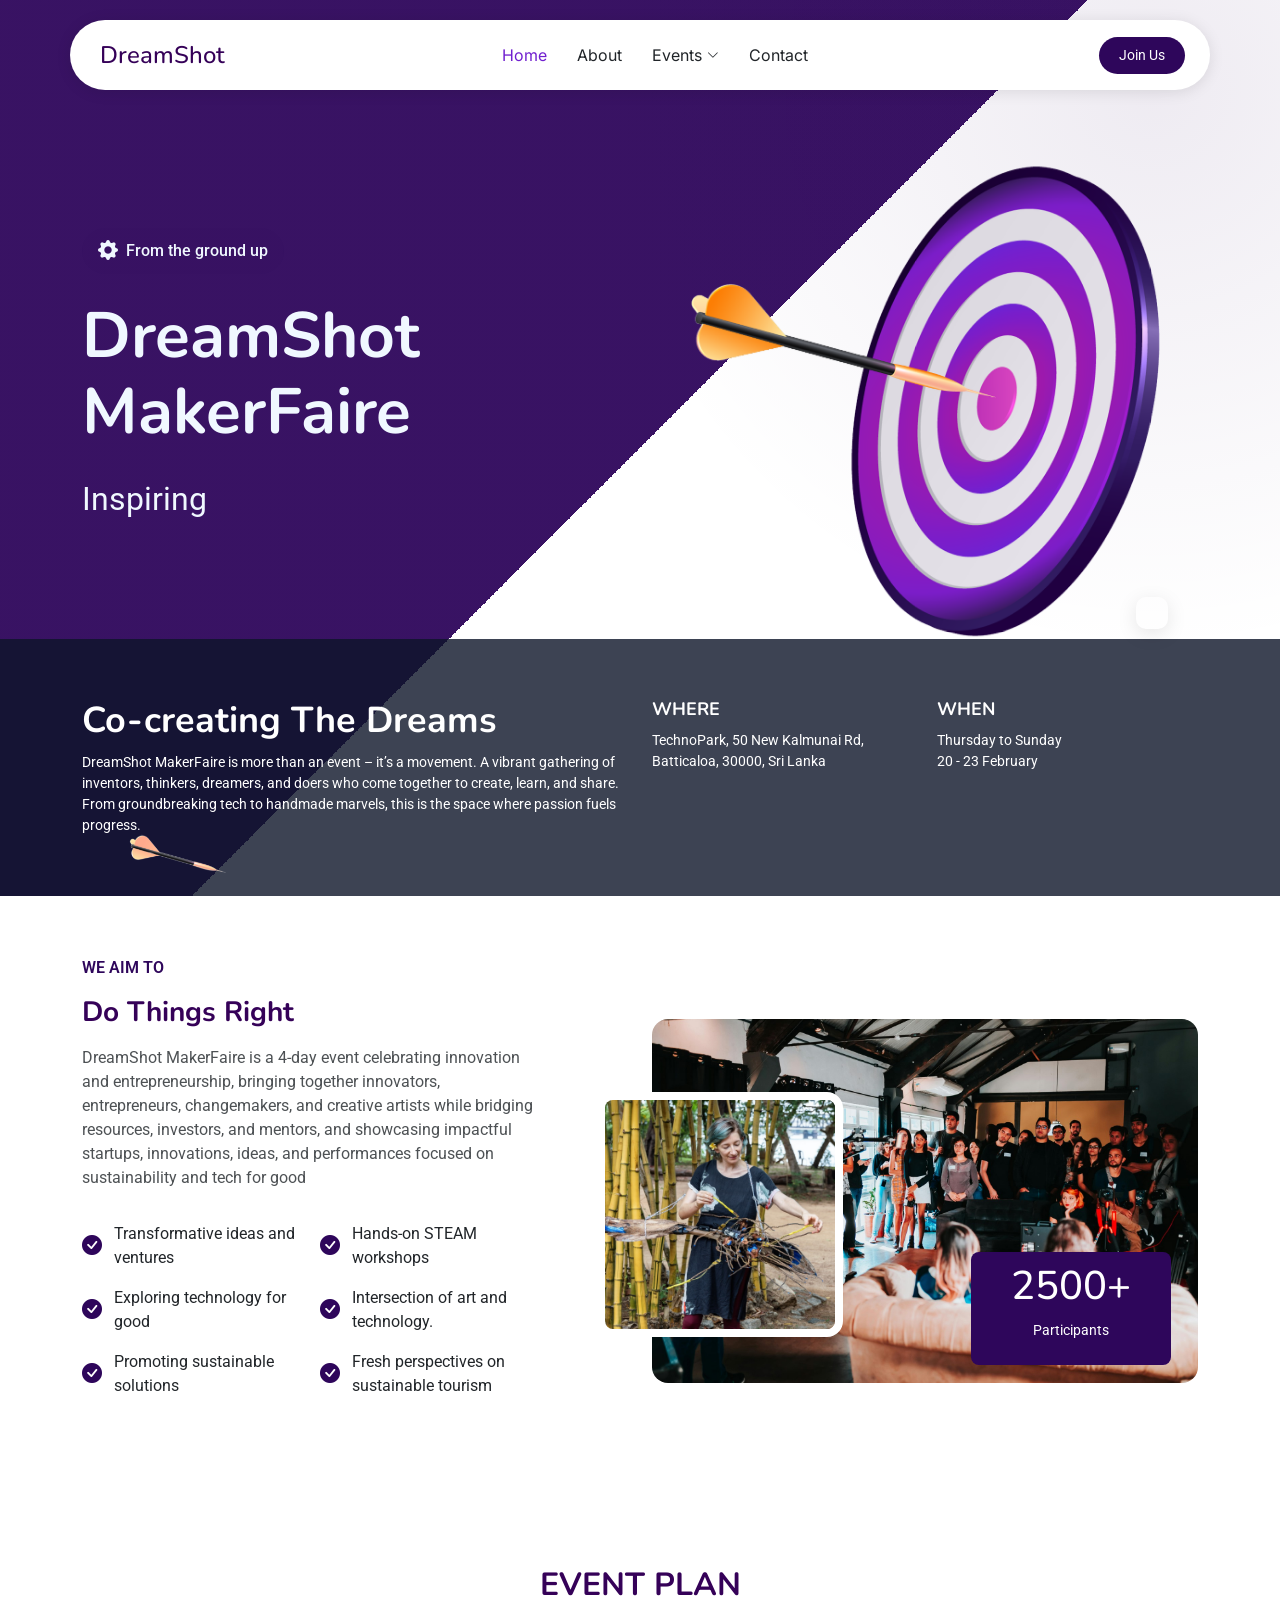
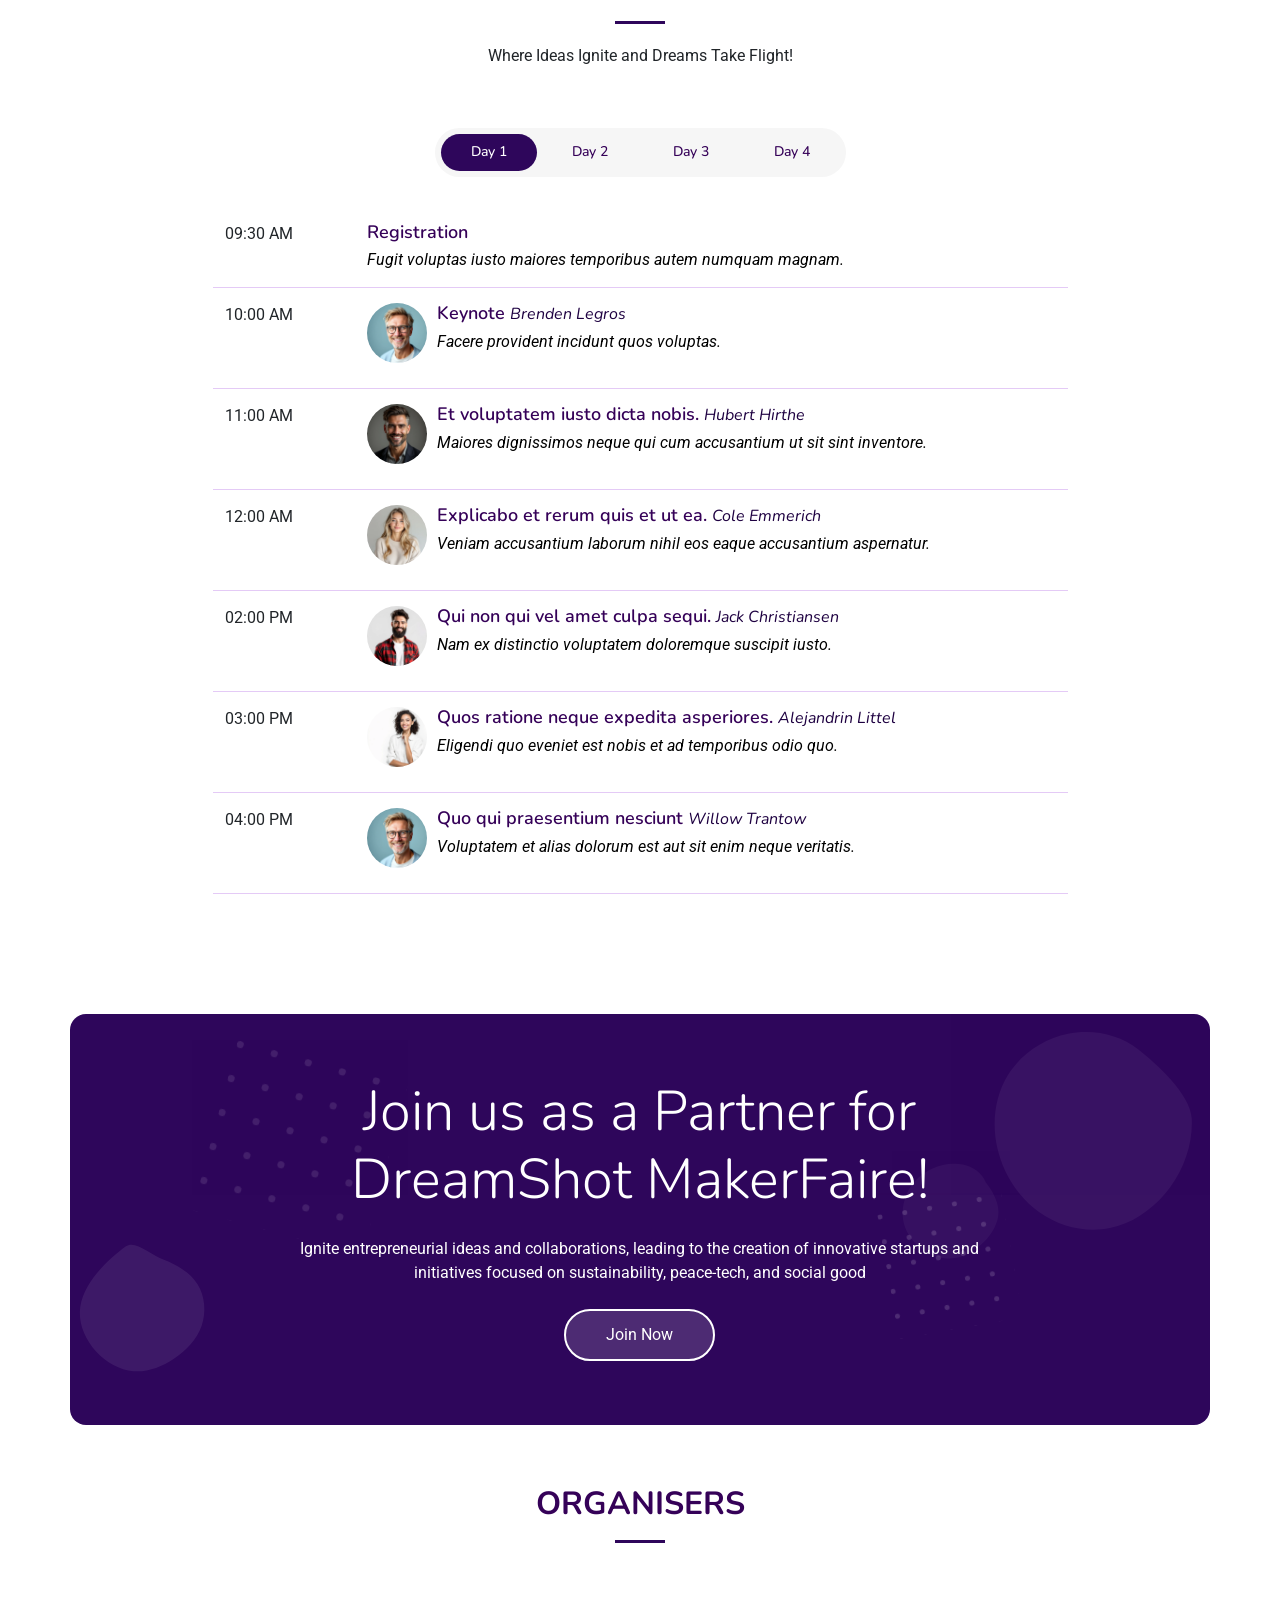
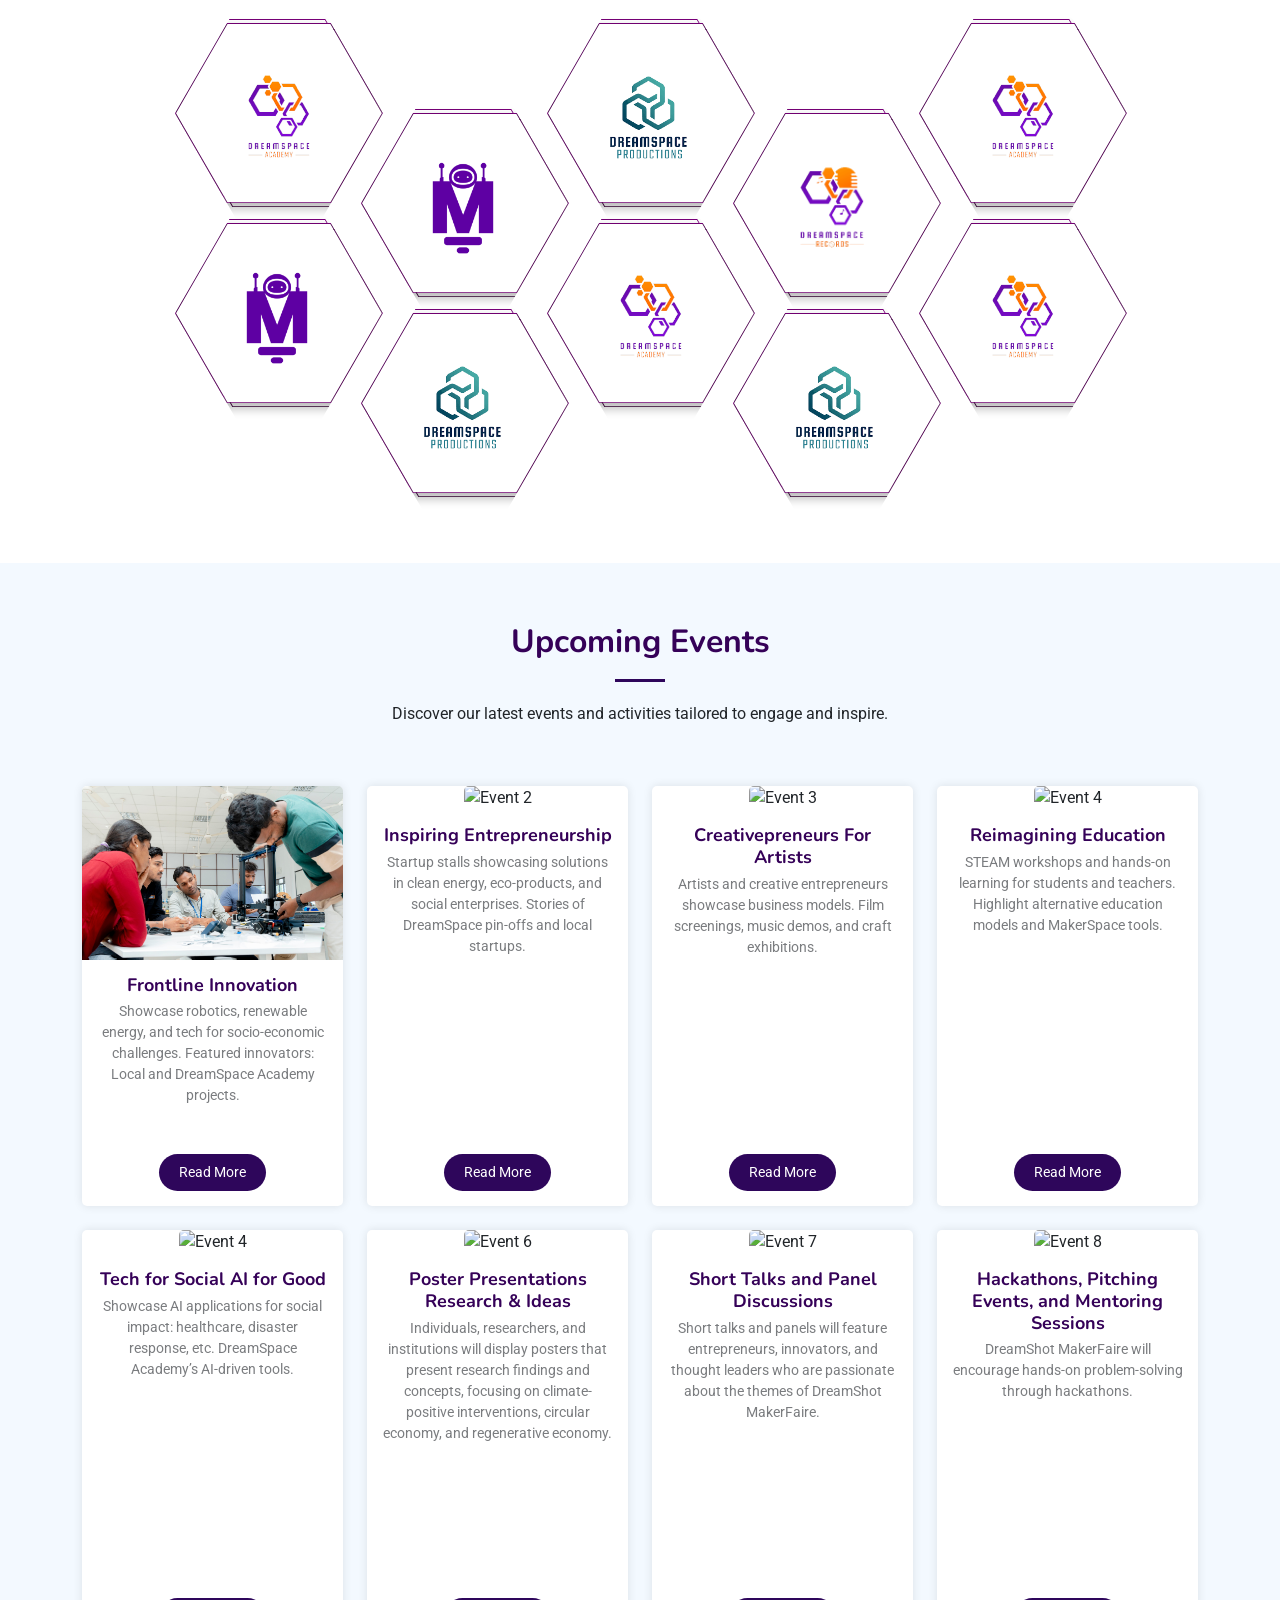
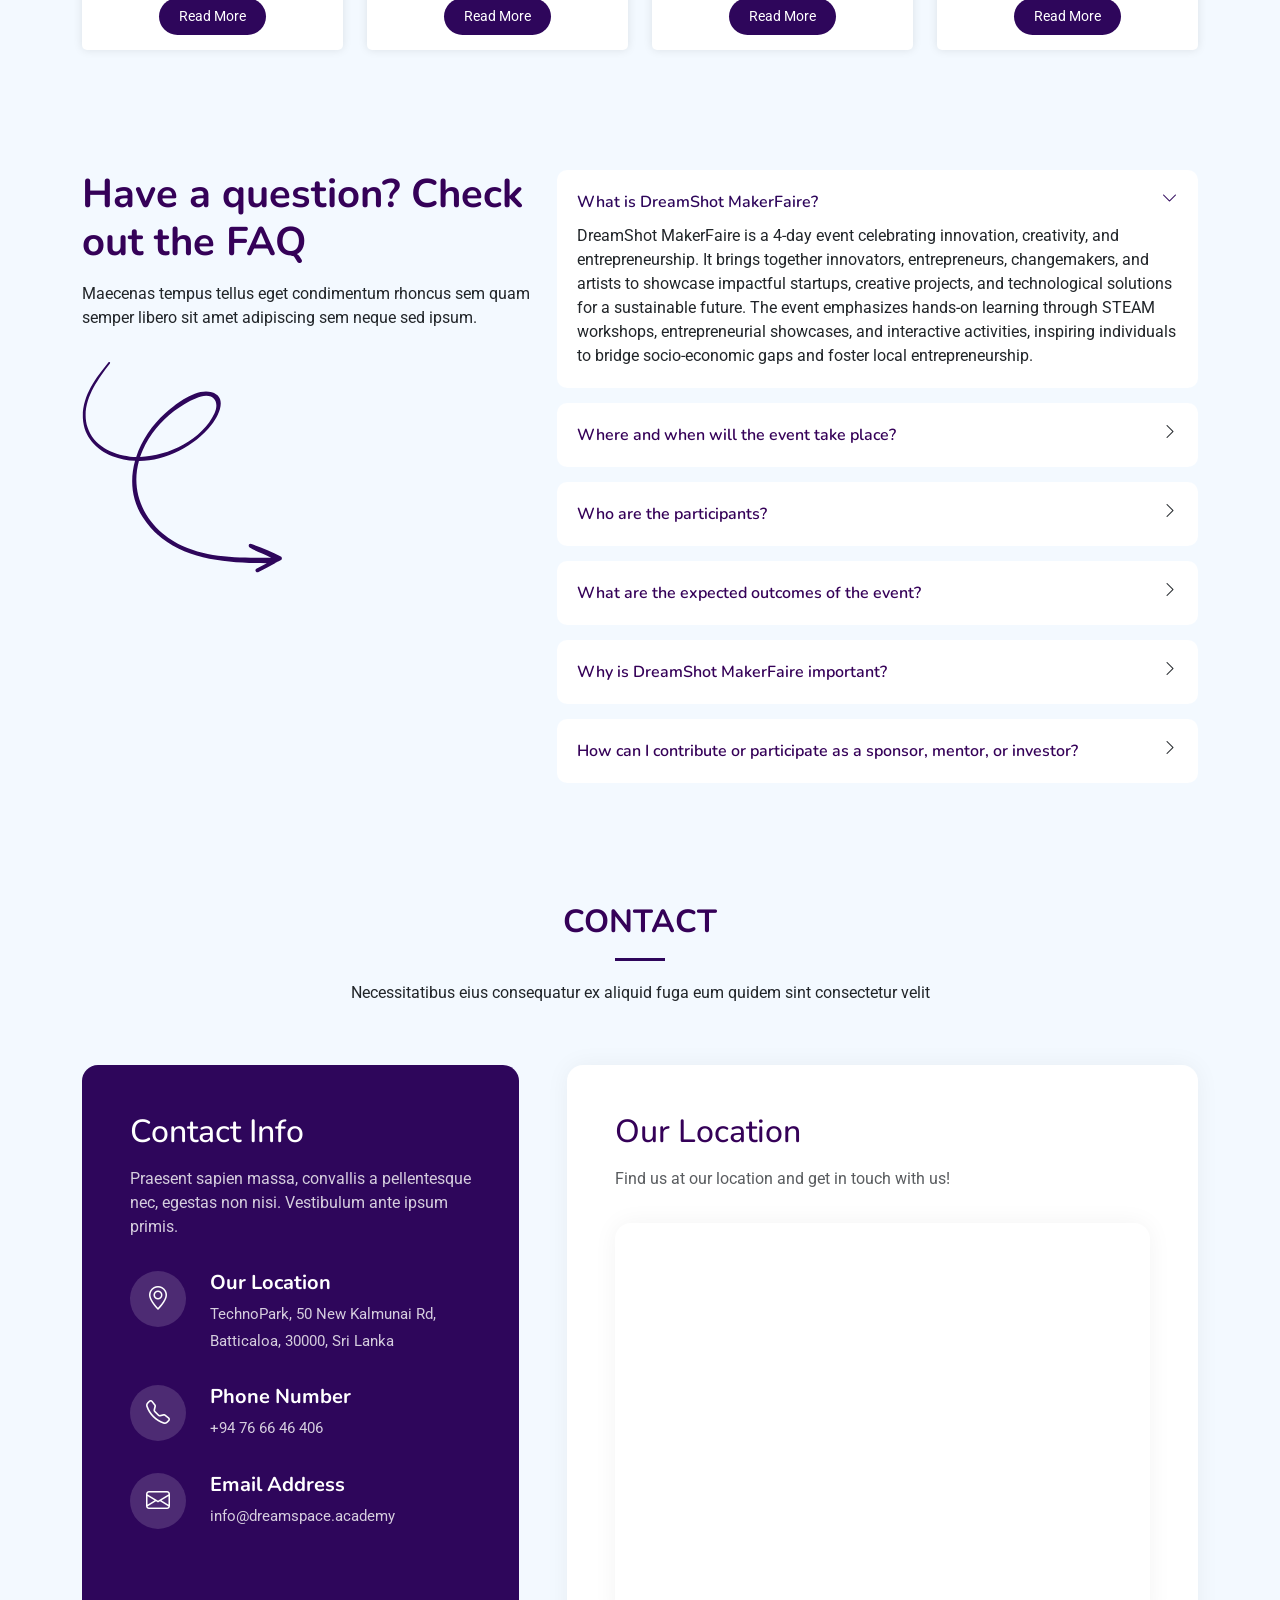
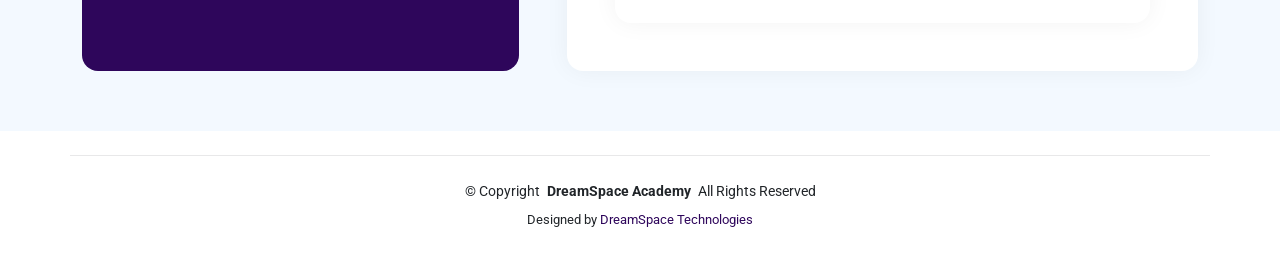
==== commit 26df68ab: "fix: button alignment in event section button" ====
--- a/index.html
+++ b/index.html
@@ -981,7 +981,7 @@
           <div class="event-info">
             <h4>Inspiring Entrepreneurship</h4>
             <p>Startup stalls showcasing solutions in clean energy, eco-products, and social enterprises. Stories of DreamSpace pin-offs and local startups.</p>
-            <a href="assets/img/events/Event-2.html" class="btn-readmore">Read More</a>
+            <a href="/events/Event-2.html" class="btn-readmore">Read More</a>
           </div>
         </div>
       </div><!-- End Event 2 -->
@@ -1013,12 +1013,12 @@
           </div>
         </div>
       </div><!-- End Event 4 -->
-  
+
       <!-- Event 5 -->
-      <div class="col-lg-3 col-md-6 d-flex align-items-stretch" data-aos="fade-up" data-aos-delay="500">
+      <div class="col-lg-3 col-md-6 d-flex align-items-stretch" data-aos="fade-up" data-aos-delay="400">
         <div class="event-item">
           <div class="event-img">
-            <img src="assets/img/events/event5.png" class="img-fluid" alt="Event 5">
+            <img src="assets/img/events/event5.png" class="img-fluid" alt="Event 4">
           </div>
           <div class="event-info">
             <h4>Tech for Social AI for Good</h4>
--- a/assets/css/main.css
+++ b/assets/css/main.css
@@ -2563,10 +2563,10 @@
 /* } */
 
 
-/*--------------------------------------------------------------
+/* --------------------------------------------------------------
 # Events Section
 --------------------------------------------------------------*/
-.events .event-item {
+/* .events .event-item {
   background-color: var(--surface-color);
   border-radius: 5px;
   box-shadow: 0px 0 10px rgba(0, 0, 0, 0.1);
@@ -2595,10 +2595,67 @@
   font-size: 14px;
   color: color-mix(in srgb, var(--default-color), transparent 40%);
   margin: 0;
+} */
+.events .event-item {
+  background-color: var(--surface-color);
+  border-radius: 5px;
+  box-shadow: 0px 0 10px rgba(0, 0, 0, 0.1);
+  height: 420px; /* Set the fixed height for the event (cart) */
+  text-align: center;
+  display: flex;
+  flex-direction: column; /* Ensures the content is stacked vertically */
+  justify-content: space-between; /* Adjusts space between image and button */
+}
+
+.events .event-img img {
+  border-top-left-radius: 5px;
+  border-top-right-radius: 5px;
+  width: 100%;
+  height: auto;
+}
+
+.events .event-info {
+  padding: 15px;
+  display: flex;
+  flex-direction: column;
+  justify-content: space-between;
+  flex-grow: 1; /* Ensures the event-info section takes up available space */
+}
+
+.events .event-info h4 {
+  font-size: 18px;
+  font-weight: 700;
+  margin-bottom: 5px;
+}
+
+.events .event-info p {
+  font-size: 14px;
+  color: color-mix(in srgb, var(--default-color), transparent 40%);
+  margin: 0;
 }
 
 /* Event section read more button */
-.event-item .btn-readmore,
+.event-item .btn-readmore {
+  color: var(--contrast-color);
+  background: var(--accent-color);
+  font-size: 14px;
+  padding: 8px 20px;
+  margin: 20px auto 0; /* Center button horizontally with margin */
+  border-radius: 50px;
+  transition: 0.3s;
+  display: block; /* Make button a block-level element */
+  text-align: center; /* Center text inside button */
+}
+
+.event-item .btn-readmore:hover,
+.event-item .btn-readmore:focus:hover {
+  color: var(--contrast-color);
+  background: color-mix(in srgb, var(--accent-color), transparent 15%);
+}
+
+
+/* Event section read more button */
+/* .event-item .btn-readmore,
 .event-item .btn-readmore:focus {
   color: var(--contrast-color);
   background: var(--accent-color);
@@ -2607,7 +2664,28 @@
   margin: 0 0 0 30px;
   border-radius: 50px;
   transition: 0.3s;
-}
+} */
+
+.event-item .btn-readmore {
+  color: var(--contrast-color);
+  background: var(--accent-color);
+  font-size: 14px;
+  padding: 8px 20px;
+  margin: 0;
+  border-radius: 50px;
+  transition: 0.3s;
+  display: inline-block; /* Makes the button behave like a block-level element */
+  text-align: center; /* Ensures text inside button is centered */
+  margin-top: auto; /* Pushes button to the bottom if using flexbox layout */
+  align-self: center; /* Horizontally centers the button within the parent */
+}
+
+.event-item .btn-readmore:hover,
+.event-item .btn-readmore:focus:hover {
+  color: var(--contrast-color);
+  background: color-mix(in srgb, var(--accent-color), transparent 15%);
+}
+
 
 .event-item .btn-readmore:hover,
 .event-item .btn-readmore:focus:hover {
